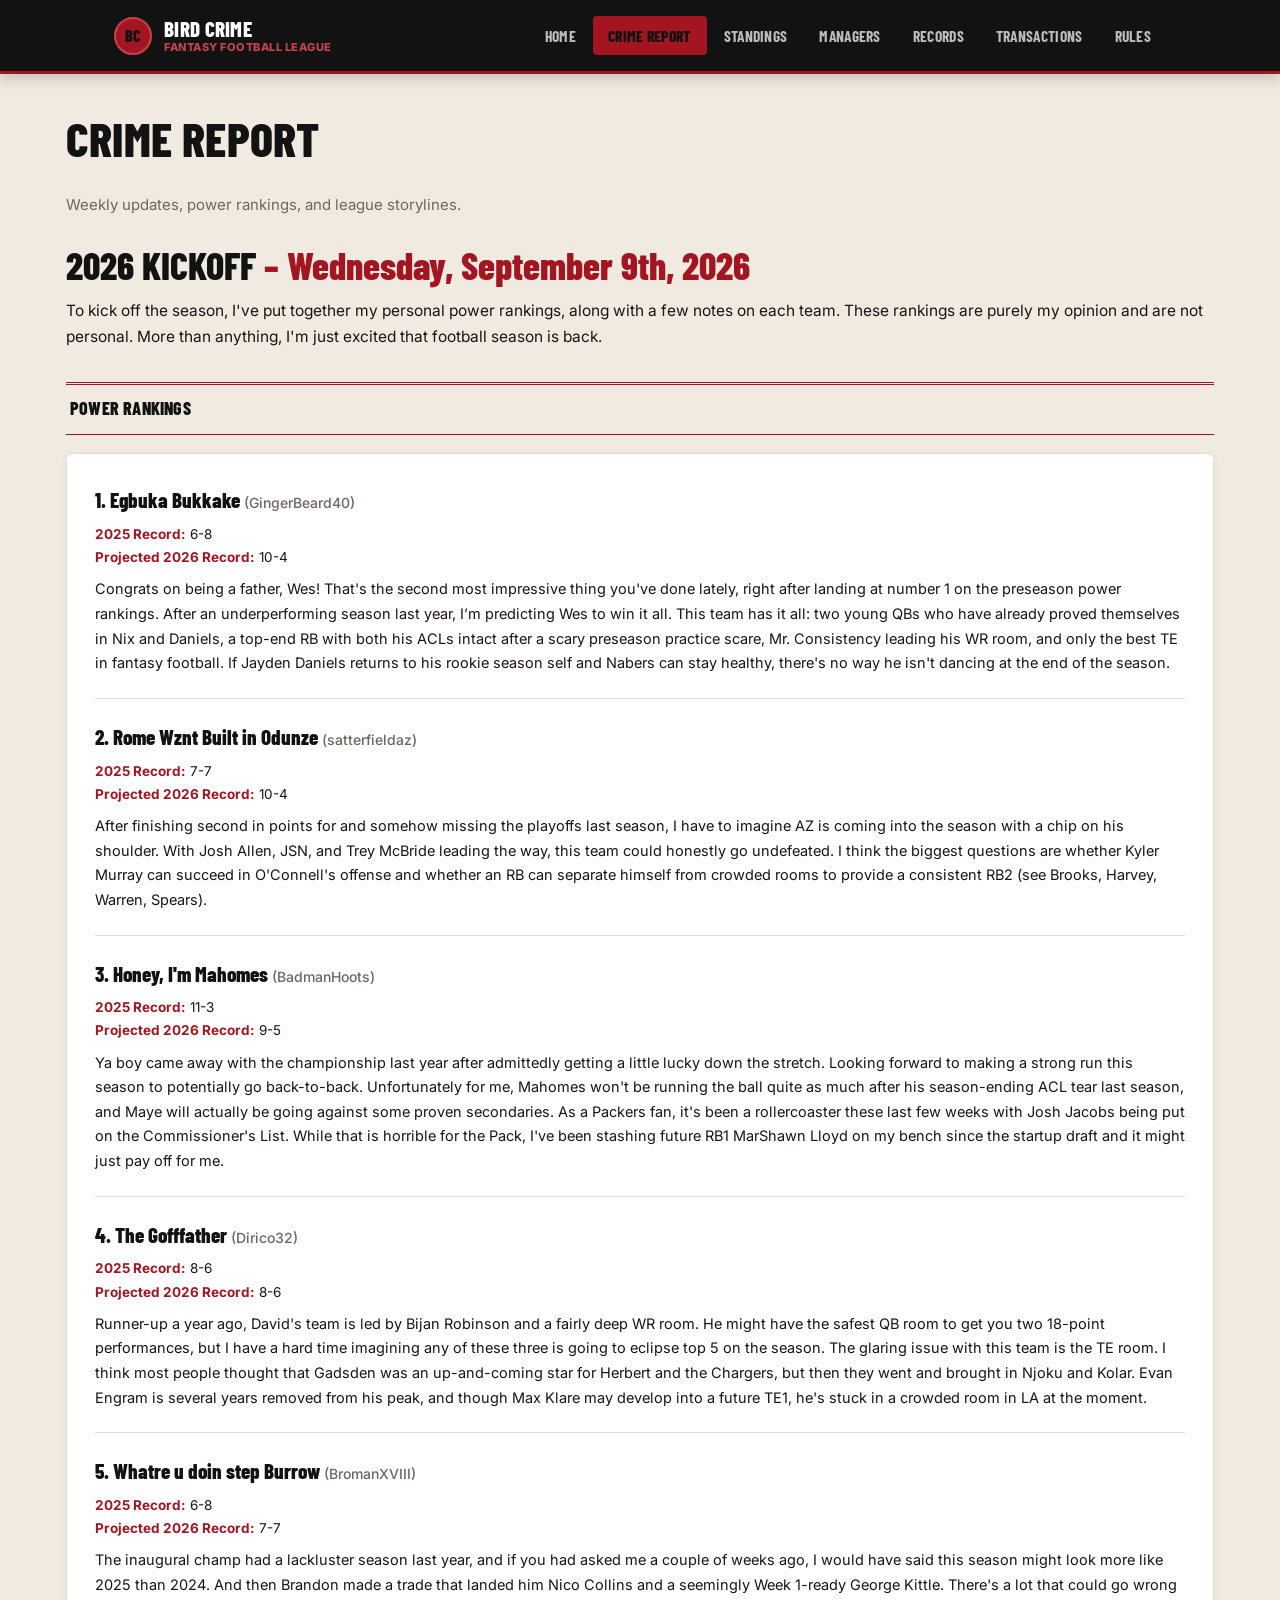
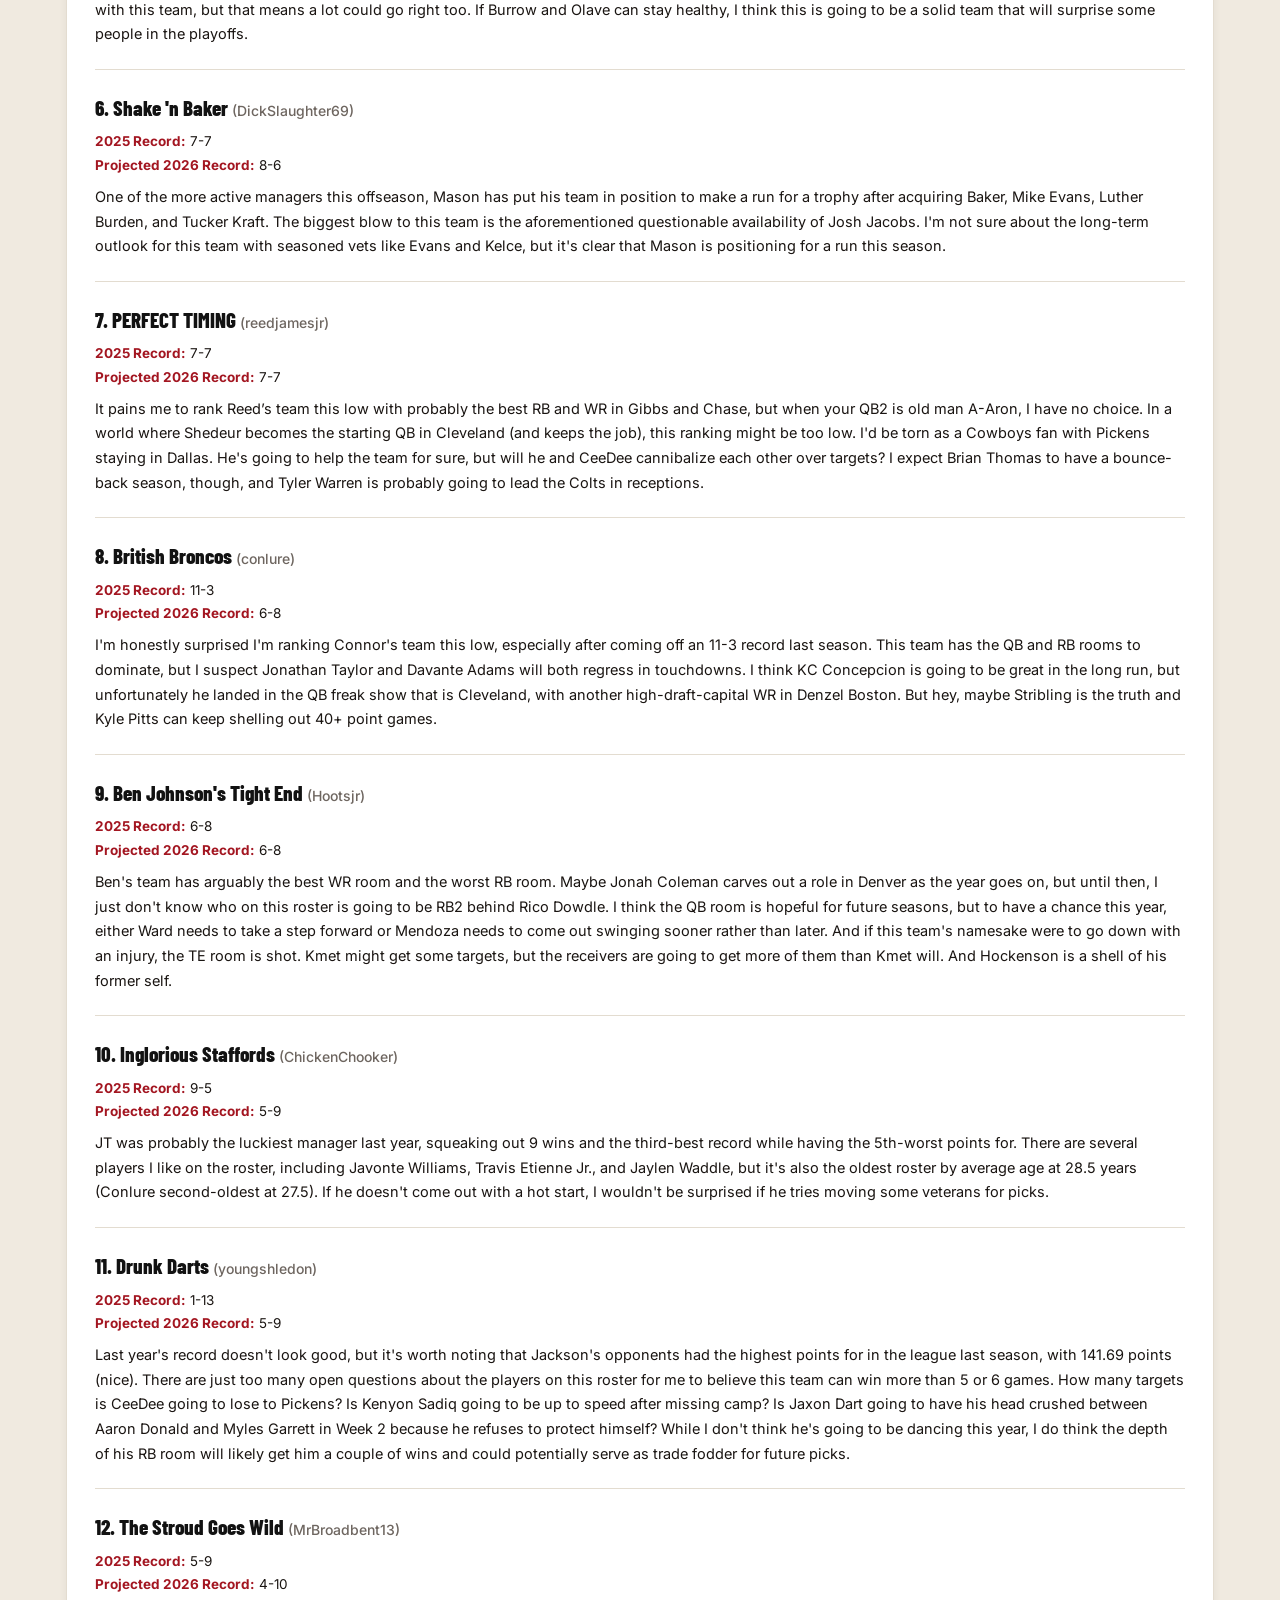
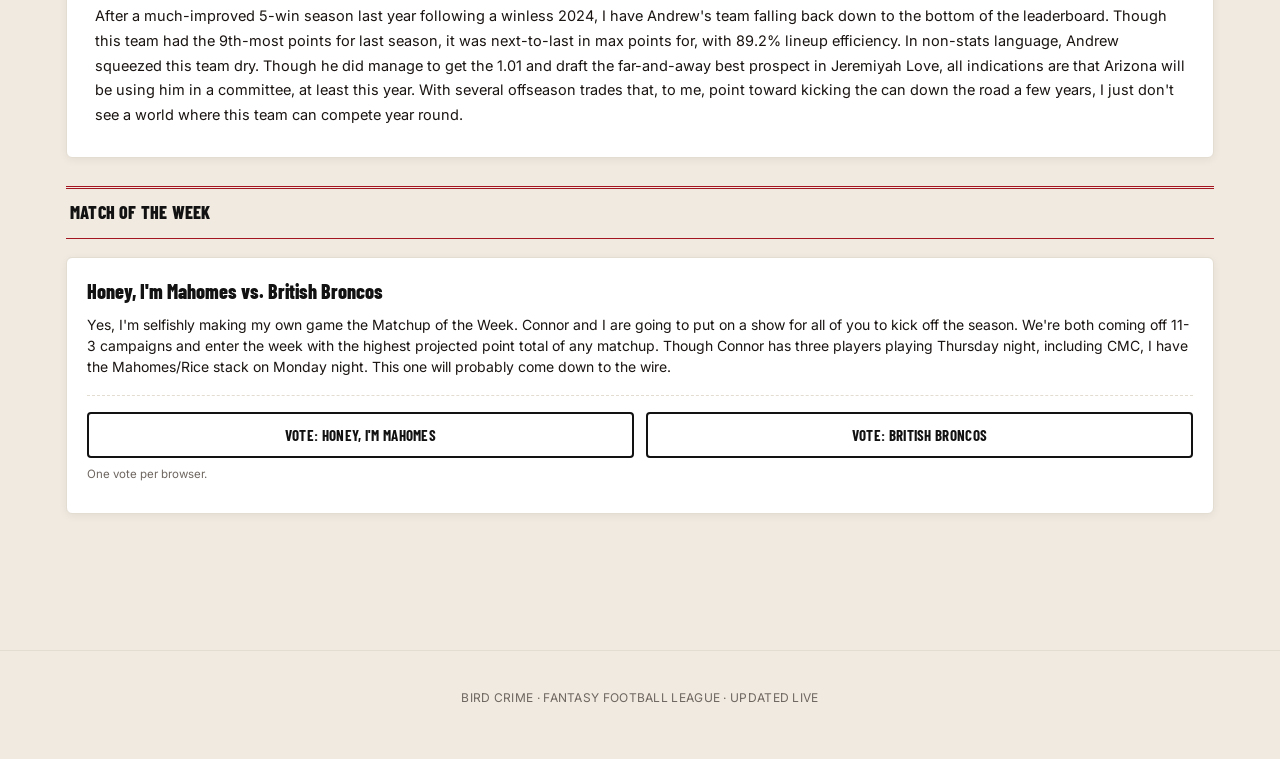
==== crime-report.html @ 13b1d2e1 "Update" ====
<!DOCTYPE html>
<html lang="en">
<head>
<meta charset="UTF-8">
<meta name="viewport" content="width=device-width, initial-scale=1.0">
<title>Crime Report — Bird Crime</title>
<link rel="stylesheet" href="css/style.css">
</head>
<body>

<header id="site-header" class="site-header"></header>

<main>
  <div class="wrap">
    <h1 class="page-title">Crime Report</h1>
    <p class="page-lede">Weekly updates, power rankings, and league storylines.</p>

    <div id="issue-list">
      <p class="loading-note">Loading…</p>
    </div>
  </div>
</main>

<footer id="site-footer" class="site-footer"></footer>

<script src="js/main.js"></script>
<script>
initChrome("crime-report.html");

(async function () {
  const list = document.getElementById("issue-list");
  let data;
  try {
    const res = await fetch("data/crime_report.json");
    data = await res.json();
  } catch (err) {
    showError(list, "Couldn't load the Crime Report.");
    return;
  }

  const issues = data.issues || [];
  if (issues.length === 0) {
    list.innerHTML = `<p class="loading-note">No issues yet.</p>`;
    return;
  }

  function section(title, innerHtml) {
    return `
      <div class="report-section">
        <div class="section-banner">${title}</div>
        ${innerHtml}
      </div>
    `;
  }

  list.innerHTML = issues.map(issue => {
    const introHtml = issue.intro ? `<p class="report-intro">${issue.intro}</p>` : "";

    const recapHtml = issue.weekly_recap
      ? section("Weekly Recap", `<div class="card report-body-text">${issue.weekly_recap}</div>`)
      : "";

    const rankingsHtml = (issue.power_rankings && issue.power_rankings.length)
      ? section("Power Rankings", `
          <div class="card power-rankings-post">
            ${issue.power_rankings.map(r => `
              <div class="pr-entry">
                <h3 class="pr-team">${r.rank}. ${r.team} <span class="pr-manager">(${r.manager})</span></h3>
                <p class="pr-record"><strong>2025 Record:</strong> ${r.last_record}</p>
                <p class="pr-record"><strong>Projected 2026 Record:</strong> ${r.projected_record}</p>
                <p class="pr-blurb">${r.blurb}</p>
              </div>
            `).join("")}
          </div>
        `)
      : "";

    const raceHtml = issue.race_for_101
      ? section("Race for 1.01", `<div class="card report-body-text">${issue.race_for_101}</div>`)
      : "";

    const matchHtml = issue.match_of_week
      ? section("Match of the Week", `
          <div class="card match-card">
            <div class="matchup">${issue.match_of_week.matchup}</div>
            <div class="blurb">${issue.match_of_week.blurb}</div>
            ${issue.match_of_week.poll_id ? `
              <div class="vote-section" data-poll-id="${issue.match_of_week.poll_id}" data-team-a="${issue.match_of_week.team_a}" data-team-b="${issue.match_of_week.team_b}">
                <div class="vote-buttons">
                  <button class="vote-btn vote-btn-a">Vote: ${issue.match_of_week.team_a}</button>
                  <button class="vote-btn vote-btn-b">Vote: ${issue.match_of_week.team_b}</button>
                </div>
                <div class="vote-results"></div>
                <p class="vote-note">One vote per browser.</p>
              </div>
            ` : ""}
          </div>
        `)
      : "";

    return `
      <article class="report-issue">
        <h2 class="report-headline">${issue.headline} <span class="report-date">&ndash; ${issue.date}</span></h2>
        ${introHtml}
        ${recapHtml}
        ${rankingsHtml}
        ${raceHtml}
        ${matchHtml}
      </article>
    `;
  }).join("");

  initVoting();
})();

// ---- Match of the Week voting ----
// Uses Firebase Realtime Database's REST API directly (no SDK/import needed —
// just fetch() calls, same as the rest of this site). Each vote is stored as
// its own uniquely-keyed record (via Firebase's auto-ID POST) rather than a
// simple incrementing counter, which avoids any race condition if two people
// vote at nearly the same moment. Vote counts are PUBLIC and the database is
// in "test mode" (open read/write, no login) — fine for a casual league poll,
// but worth knowing if this ever needs to hold anything sensitive later.
// "One vote per browser" is enforced via localStorage only — clearing browser
// data or voting from another device would allow a repeat vote.
const FIREBASE_DB_URL = "https://bird-crime-polls-default-rtdb.firebaseio.com";

async function voteGet(pollId, letter) {
  try {
    // shallow=true returns just the auto-generated keys, not full record contents —
    // all we need is the count. A poll with zero votes returns null (not an error).
    const res = await fetch(`${FIREBASE_DB_URL}/votes/${pollId}/${letter}.json?shallow=true`, { cache: "no-store" });
    if (!res.ok) {
      console.error(`Vote GET failed for ${pollId}/${letter}: HTTP ${res.status}`);
      return 0;
    }
    const data = await res.json();
    console.log(`Vote GET ${pollId}/${letter} raw response:`, data);
    return data ? Object.keys(data).length : 0;
  } catch (e) {
    console.error(`Vote GET threw for ${pollId}/${letter}:`, e);
    return 0;
  }
}

async function voteHit(pollId, letter) {
  try {
    const res = await fetch(`${FIREBASE_DB_URL}/votes/${pollId}/${letter}.json`, {
      method: "POST",
      headers: { "Content-Type": "application/json" },
      body: JSON.stringify(Date.now()),
    });
    if (!res.ok) {
      console.error(`Vote HIT failed for ${pollId}/${letter}: HTTP ${res.status}`);
      return false;
    }
    const data = await res.json();
    console.log(`Vote HIT ${pollId}/${letter} raw response:`, data);
    return true;
  } catch (e) {
    console.error(`Vote HIT threw for ${pollId}/${letter}:`, e);
    return false;
  }
}

function renderVoteResults(section, teamA, teamB, countA, countB, votedTeamName) {
  const total = countA + countB;
  const pctA = total ? Math.round((countA / total) * 100) : 0;
  const pctB = total ? 100 - pctA : 0;
  const resultsEl = section.querySelector(".vote-results");
  resultsEl.innerHTML = `
    <div class="vote-result-row">
      <div class="vote-result-label"><span>${teamA}</span><span>${countA} vote${countA === 1 ? "" : "s"} (${pctA}%)</span></div>
      <div class="vote-result-bar-track"><div class="vote-result-bar-fill" style="width:${pctA}%;"></div></div>
    </div>
    <div class="vote-result-row">
      <div class="vote-result-label"><span>${teamB}</span><span>${countB} vote${countB === 1 ? "" : "s"} (${pctB}%)</span></div>
      <div class="vote-result-bar-track"><div class="vote-result-bar-fill" style="width:${pctB}%;"></div></div>
    </div>
    ${votedTeamName ? `<p class="vote-you-picked">You picked ${votedTeamName}.</p>` : ""}
  `;
  resultsEl.classList.add("show");
}

async function initVoteSection(section) {
  const pollId = section.dataset.pollId;
  const teamA = section.dataset.teamA;
  const teamB = section.dataset.teamB;
  const storageKey = `vote_${pollId}`;
  const POLL_INTERVAL_MS = 12000; // re-check results periodically so other people's votes show up live

  const buttonsWrap = section.querySelector(".vote-buttons");
  const btnA = section.querySelector(".vote-btn-a");
  const btnB = section.querySelector(".vote-btn-b");

  function votedTeamName() {
    const v = localStorage.getItem(storageKey);
    return v === "a" ? teamA : v === "b" ? teamB : null;
  }

  async function refreshResults() {
    if (document.hidden) return;
    const [countA, countB] = await Promise.all([voteGet(pollId, "a"), voteGet(pollId, "b")]);
    renderVoteResults(section, teamA, teamB, countA, countB, votedTeamName());
  }

  async function showResults() {
    buttonsWrap.style.display = "none";
    await refreshResults();
  }

  const existingVote = localStorage.getItem(storageKey);
  if (existingVote) {
    await showResults();
  } else {
    btnA.addEventListener("click", async () => {
      btnA.disabled = true;
      btnB.disabled = true;
      await voteHit(pollId, "a");
      localStorage.setItem(storageKey, "a");
      await showResults();
    });
    btnB.addEventListener("click", async () => {
      btnA.disabled = true;
      btnB.disabled = true;
      await voteHit(pollId, "b");
      localStorage.setItem(storageKey, "b");
      await showResults();
    });
  }

  // Keep polling for updated results as long as this page stays open, so a vote
  // cast by someone else shows up without needing a manual reload.
  setInterval(() => {
    if (section.querySelector(".vote-results").classList.contains("show")) {
      refreshResults();
    }
  }, POLL_INTERVAL_MS);
}

function initVoting() {
  document.querySelectorAll(".vote-section").forEach(initVoteSection);
}
</script>
</body>
</html>
---- css/style.css ----
/* ==========================================================================
   BIRD CRIME — league site design system (Film Noir palette)
   Palette: near-black #121212 | blood red #A31621 | cream #F0EAE0 | ink #1A1512
   Type: 'Barlow Condensed' (headlines/banners) / 'Inter' (body & data)
   ========================================================================== */

@import url('https://fonts.googleapis.com/css2?family=Barlow+Condensed:wght@600;700;800&family=Inter:wght@400;500;600;700;800&display=swap');

:root {
  --ink-green: #121212;
  --ink-green-2: #1f1f1f;
  --gold: #A31621;
  --gold-light: #C4434C;
  --paper: #F0EAE0;
  --card: #FFFFFF;
  --ink: #1A1512;
  --muted: #6E6660;
  --border: #E3DCD0;
  --shame: #6B1219;

  --font-display: 'Barlow Condensed', 'Arial Narrow', sans-serif;
  --font-label: 'Inter', system-ui, sans-serif;
  --font-body: 'Inter', system-ui, sans-serif;

  --radius: 6px;
}

* { box-sizing: border-box; }
html { scroll-behavior: smooth; }

body {
  margin: 0;
  background: var(--paper);
  color: var(--ink);
  font-family: var(--font-body);
  line-height: 1.5;
  -webkit-font-smoothing: antialiased;
}

a { color: inherit; }
img { max-width: 100%; display: block; }

.wrap { max-width: 1180px; margin: 0 auto; padding: 0 16px; }

/* ---------- Header / nav ---------- */

.site-header {
  position: sticky;
  top: 0;
  z-index: 50;
  background: var(--ink-green);
  border-bottom: 3px solid var(--gold);
  box-shadow: 0 4px 14px rgba(0,0,0,0.2);
}

.header-inner {
  max-width: 1100px;
  margin: 0 auto;
  padding: 16px 24px;
  display: flex;
  align-items: center;
  justify-content: space-between;
  gap: 20px;
  flex-wrap: wrap;
}

.brand { display: flex; align-items: center; gap: 12px; text-decoration: none; }

.brand-mark {
  width: 38px;
  height: 38px;
  border-radius: 50%;
  background: var(--gold);
  color: var(--ink-green);
  display: flex;
  align-items: center;
  justify-content: center;
  font-family: var(--font-display);
  font-weight: 800;
  font-size: 16px;
  border: 2px solid var(--gold-light);
}

.brand-text {
  font-family: var(--font-display);
  font-weight: 800;
  color: #fff;
  font-size: 21px;
  letter-spacing: 0.3px;
  line-height: 1;
}
.brand-text small {
  display: block;
  font-family: var(--font-label);
  color: var(--gold-light);
  font-size: 11px;
  letter-spacing: 0.5px;
  text-transform: uppercase;
  margin-top: 3px;
}

.tabs { display: flex; gap: 2px; flex-wrap: wrap; }

.tab {
  font-family: var(--font-display);
  font-weight: 700;
  font-size: 15.5px;
  letter-spacing: 0.3px;
  text-decoration: none;
  color: rgba(255,255,255,0.72);
  padding: 8px 15px;
  border-radius: 4px;
  text-transform: uppercase;
  transition: background 0.15s ease, color 0.15s ease;
}
.tab:hover { background: rgba(255,255,255,0.08); color: #fff; }
.tab.active { background: var(--gold); color: var(--ink-green); font-weight: 800; }

/* ---------- Page shell ---------- */

main { padding: 28px 0 60px; }

.page-title {
  font-family: var(--font-display);
  font-weight: 800;
  color: var(--ink-green);
  font-size: clamp(32px, 5vw, 48px);
  letter-spacing: 0.2px;
  margin: 0 0 20px;
  text-transform: uppercase;
}

.page-kicker {
  font-family: var(--font-label);
  font-weight: 700;
  color: var(--gold);
  text-transform: uppercase;
  font-size: 12.5px;
  letter-spacing: 1.5px;
  margin: 0 0 10px;
}

.page-lede {
  color: var(--muted);
  max-width: 640px;
  margin: 0 0 20px;
  font-size: 15px;
}

/* ---------- Section banner ---------- */

.section-banner {
  position: relative;
  display: block;
  color: var(--ink-green);
  padding: 10px 4px 12px;
  margin: 0 0 18px;
  font-family: var(--font-display);
  font-weight: 800;
  font-size: 22px;
  letter-spacing: 0.2px;
  text-transform: uppercase;
  border-top: 3px double var(--gold);
  border-bottom: 1px solid var(--gold);
}
.section-banner .tag {
  font-family: var(--font-label);
  font-weight: 500;
  font-size: 13px;
  color: var(--muted);
  text-transform: none;
  letter-spacing: 0;
  margin-left: 10px;
}

.section-wrap { margin-bottom: 36px; }

/* ---------- Generic card ---------- */

.card {
  background: var(--card);
  border: 1px solid var(--border);
  border-radius: var(--radius);
  box-shadow: 0 2px 8px rgba(18,18,18,0.06);
}

/* ---------- Year banners — hung directly on the page background ---------- */

.pennant-band {
  margin-bottom: 8px;
}

.pennant-row {
  display: flex;
  flex-wrap: wrap;
  gap: 30px 26px;
  padding: 26px 20px 22px;
  justify-content: center;
}

.pennant {
  width: 156px;
  flex-shrink: 0;
  text-align: center;
}

.pennant .rod {
  width: 100%;
  height: 5px;
  background: linear-gradient(180deg, var(--gold-light), var(--gold));
  border-radius: 2px;
  box-shadow: 0 1px 3px rgba(0,0,0,0.25);
  margin-bottom: -1px;
  position: relative;
  z-index: 2;
}

.pennant .flag {
  background: linear-gradient(180deg, var(--gold-light), var(--gold));
  color: var(--ink-green);
  padding: 18px 12px 15px;
  border: 1px solid var(--ink-green);
  border-top: none;
  clip-path: polygon(0 0, 100% 0, 100% 92%, 50% 100%, 0 92%);
  position: relative;
  transform-origin: top center;
  animation: bannerWave 3.6s ease-in-out infinite;
  box-shadow: 0 5px 12px rgba(0,0,0,0.18);
}
.pennant:nth-child(3n) .flag { animation-delay: -0.6s; animation-duration: 4.1s; }
.pennant:nth-child(3n+1) .flag { animation-delay: -1.8s; animation-duration: 3.6s; }
.pennant:nth-child(3n+2) .flag { animation-delay: -2.7s; animation-duration: 3.9s; }

@keyframes bannerWave {
  0%, 100% { transform: perspective(300px) rotateY(0deg) skewX(-4deg); }
  50% { transform: perspective(300px) rotateY(9deg) skewX(4deg); }
}

.pennant .year {
  font-family: var(--font-display);
  font-weight: 800;
  font-size: 24px;
  color: var(--ink-green);
  line-height: 1;
}
.pennant .team {
  font-size: 12.5px;
  font-weight: 700;
  margin: 7px 0 2px;
  line-height: 1.3;
  font-family: var(--font-label);
  color: var(--ink-green);
}
.pennant .manager {
  font-size: 12px;
  color: rgba(18,18,18,0.7);
}
.pennant .record {
  font-size: 12px;
  color: var(--ink-green);
  margin-top: 5px;
  font-weight: 700;
}

/* ---------- League at a Glance: two-column ---------- */

.glance-cols { display: grid; grid-template-columns: 1fr 1fr; gap: 16px; }
@media (max-width: 800px) { .glance-cols { grid-template-columns: 1fr; } }

.glance-cols .table-card { overflow-x: visible; }
.glance-cols table { min-width: 0; width: 100%; table-layout: fixed; }
.glance-cols td { white-space: normal; word-break: break-word; }

.kv-table { width: 100%; border-collapse: collapse; }
.kv-table td { padding: 10px 16px; font-size: 14px; border-bottom: 1px solid var(--border); }
.kv-table td:first-child { color: var(--muted); font-weight: 600; width: 42%; }
.kv-table tr:last-child td { border-bottom: none; }

/* ---------- Standard data tables ---------- */

.table-card { padding: 4px; overflow-x: auto; }
table { width: 100%; border-collapse: collapse; min-width: 520px; }

thead th {
  font-family: var(--font-label);
  font-weight: 700;
  font-size: 11.5px;
  letter-spacing: 0.8px;
  text-transform: uppercase;
  color: #fff;
  background: var(--ink-green);
  text-align: left;
  padding: 11px 14px;
}
thead th:first-child { border-radius: 4px 0 0 0; }
thead th:last-child { border-radius: 0 4px 0 0; }

thead th.sortable { cursor: pointer; user-select: none; }
thead th.sortable:hover { background: var(--ink-green-2); }
thead th.sortable .arrow { opacity: 0.5; margin-left: 4px; font-size: 10px; }
thead th.sortable.sorted .arrow { opacity: 1; }

tbody td { padding: 8px 12px; border-bottom: 1px solid var(--border); font-size: 13.5px; }
tbody tr:hover { background: rgba(18,18,18,0.035); }
tbody tr:last-child td { border-bottom: none; }

td.rank { font-family: var(--font-display); font-weight: 800; color: var(--gold); font-size: 16px; width: 34px; }

.badge {
  display: inline-block;
  font-size: 10px;
  font-weight: 700;
  padding: 2px 7px;
  border-radius: 3px;
  background: var(--gold);
  color: var(--ink-green);
  margin-left: 6px;
  letter-spacing: 0.4px;
}
.badge.retired { background: var(--muted); color: #fff; }

.shame-card thead th { background: var(--shame); }

/* ---------- Superlatives ---------- */

.superlative-grid { display: grid; grid-template-columns: repeat(auto-fit, minmax(200px, 1fr)); gap: 16px; }
.superlative-card { padding: 18px; border-left: 4px solid var(--gold); }
.superlative-card .lbl {
  font-family: var(--font-label);
  font-weight: 700;
  font-size: 14px;
  color: var(--ink-green);
  margin-bottom: 7px;
}
.superlative-card .who { font-family: var(--font-display); font-weight: 800; font-size: 25px; color: var(--ink-green); line-height: 1.2; }
.superlative-card .val { font-size: 13px; color: var(--muted); margin-top: 2px; }

/* ---------- Rules page ---------- */

.rules-section { margin-bottom: 40px; }
.rules-note { font-size: 13.5px; color: var(--muted); margin: 0 0 14px; padding-left: 2px; }
.rules-list { margin: 0; padding-left: 20px; font-size: 14px; color: var(--ink); }
.rules-list li { margin-bottom: 6px; }

.scoring-grid { display: grid; grid-template-columns: repeat(auto-fit, minmax(220px, 1fr)); gap: 16px; }
.scoring-subcard { padding: 0; overflow: hidden; }
.scoring-subhead {
  font-weight: 700; font-family: var(--font-label); font-size: 12.5px; letter-spacing: 0.4px; text-transform: uppercase;
  color: var(--gold); margin: 0; padding: 12px 16px 8px; border-bottom: 1px solid var(--border);
}
.scoring-subcard table { min-width: 0; width: 100%; table-layout: fixed; }
.scoring-subcard td { font-size: 13px; padding: 8px 16px; white-space: normal; word-break: break-word; }
.scoring-subcard td:last-child { text-align: right; font-weight: 600; color: var(--ink-green); white-space: normal; word-break: break-word; }
.scoring-subcard.wide { grid-column: 1 / -1; }
.scoring-subcard .two-col { display: grid; grid-template-columns: 1fr 1fr; }
.scoring-subcard .two-col table { border-left: 1px solid var(--border); }
.scoring-subcard .two-col > table:first-child { border-left: none; }

/* ---------- Season / view picker ---------- */

.season-picker { display:flex; gap:8px; margin-bottom: 22px; flex-wrap: wrap; }
.season-btn {
  font-family: var(--font-display); font-weight: 700; font-size: 14.5px; letter-spacing: 0.3px; text-transform: uppercase;
  padding: 8px 18px; border-radius: 4px; border: 1.5px solid var(--ink-green);
  background: transparent; color: var(--ink-green); cursor: pointer;
}
.season-btn.active { background: var(--ink-green); color: #fff; }
.live-dot { display:inline-block; width:8px; height:8px; border-radius:50%; background:#c0392b; margin-right:6px; animation: pulse 1.4s infinite; }
@keyframes pulse { 0%,100% { opacity:1; } 50% { opacity:0.35; } }
.data-status { padding: 10px 14px 0; font-size: 12px; font-weight: 600; color: var(--muted); }

/* ---------- Head-to-head matrix ---------- */

.h2h-table td, .h2h-table th { text-align: center; }
.h2h-table th:first-child, .h2h-table td:first-child { text-align: left; }
.h2h-cell-self { background: repeating-linear-gradient(45deg, #f1efe6, #f1efe6 4px, #e7e3d4 4px, #e7e3d4 8px); }

/* ---------- Managers page (current managers only) ---------- */

.managers-grid {
  display: grid;
  grid-template-columns: repeat(3, 1fr);
  gap: 16px;
}
@media (max-width: 900px) { .managers-grid { grid-template-columns: repeat(2, 1fr); } }
@media (max-width: 560px) { .managers-grid { grid-template-columns: 1fr; } }

.manager-profile-card { padding: 16px 18px; }
a.manager-profile-card { display: block; text-decoration: none; color: inherit; transition: transform 0.12s ease, box-shadow 0.12s ease; }
a.manager-profile-card:hover { transform: translateY(-2px); box-shadow: 0 6px 16px rgba(18,18,18,0.12); }

.manager-profile-header {
  display: flex;
  align-items: center;
  gap: 12px;
  margin-bottom: 14px;
}
.manager-profile-avatar {
  width: 46px;
  height: 46px;
  border-radius: 50%;
  border: 2px solid var(--gold);
  background: var(--paper);
  display: flex;
  align-items: center;
  justify-content: center;
  font-family: var(--font-display);
  font-weight: 800;
  font-size: 16px;
  color: var(--muted);
  overflow: hidden;
  flex-shrink: 0;
}
.manager-profile-avatar img { width: 100%; height: 100%; object-fit: cover; }
.manager-profile-header h3 { margin: 0; font-family: var(--font-display); font-size: 17px; color: var(--ink-green); line-height: 1.15; }
.manager-profile-header .team { font-family: var(--font-label); color: var(--muted); font-size: 11.5px; margin-top: 2px; }

.trophy-case {
  background: var(--ink-green);
  border-radius: 4px;
  padding: 9px 11px;
  margin-bottom: 14px;
}
.trophy-case-label {
  font-family: var(--font-label);
  font-weight: 700;
  font-size: 10.5px;
  letter-spacing: 0.5px;
  text-transform: uppercase;
  color: var(--gold-light);
  margin: 0 0 6px;
}
.trophy-badges {
  display: flex;
  flex-wrap: wrap;
  gap: 6px;
  min-height: 22px;
}
.trophy-badges .none {
  font-family: var(--font-label);
  font-size: 12px;
  color: rgba(255,255,255,0.5);
}
.trophy-badge {
  font-family: var(--font-label);
  font-weight: 600;
  font-size: 12px;
  color: var(--ink-green);
  background: var(--gold-light);
  padding: 3px 10px;
  border-radius: 2px;
  white-space: nowrap;
}

.manager-stat-table { width: 100%; min-width: 0; border-collapse: collapse; table-layout: fixed; }
.manager-stat-table td { padding: 6px 0; font-size: 12.5px; border-bottom: 1px dashed var(--border); overflow-wrap: break-word; }
.manager-stat-table tr:last-child td { border-bottom: none; }
.manager-stat-table td:first-child { color: var(--muted); font-weight: 600; width: 48%; }
.manager-stat-table td:last-child { text-align: right; font-weight: 600; color: var(--ink); }

/* ---------- Retired managers sub-table ---------- */

.retired-subsection { margin-top: 32px; }
.retired-subhead {
  font-family: var(--font-label); font-weight: 600;
  color: var(--muted); font-size: 14px; margin: 0 0 12px; padding-bottom: 8px;
  border-bottom: 1px dashed var(--border);
}

/* ---------- Manager profile page ---------- */

.profile-header {
  display: flex;
  align-items: center;
  gap: 18px;
  margin-bottom: 28px;
}
.profile-avatar {
  width: 84px;
  height: 84px;
  border-radius: 50%;
  border: 3px solid var(--gold);
  background: var(--paper);
  display: flex;
  align-items: center;
  justify-content: center;
  font-family: var(--font-display);
  font-weight: 800;
  font-size: 30px;
  color: var(--muted);
  overflow: hidden;
  flex-shrink: 0;
}
.profile-avatar img { width: 100%; height: 100%; object-fit: cover; }
.profile-header h1 { margin: 0; }
.profile-header .team { font-family: var(--font-label); color: var(--muted); font-size: 15px; margin-top: 4px; }

.back-link {
  display: inline-block;
  font-family: var(--font-label);
  font-weight: 600;
  font-size: 13.5px;
  color: var(--ink-green);
  text-decoration: none;
  margin-bottom: 18px;
}
.back-link:hover { text-decoration: underline; }

.bio-card { padding: 20px 24px; margin-bottom: 8px; }
.bio-card p { margin: 0; font-size: 15px; color: var(--ink); line-height: 1.6; }
.bio-card .empty { color: var(--muted); font-style: italic; }

.profile-stat-grid {
  display: grid;
  grid-template-columns: repeat(auto-fit, minmax(150px, 1fr));
  gap: 12px;
}
.profile-stat-card { padding: 14px 16px; border-left: 4px solid var(--gold); }
.profile-stat-card .num { font-family: var(--font-display); font-weight: 800; font-size: 24px; color: var(--ink-green); }
.profile-stat-card .lbl { font-family: var(--font-label); font-size: 11.5px; color: var(--muted); margin-top: 3px; }

.roster-position-grid {
  display: grid;
  grid-template-columns: repeat(auto-fit, minmax(160px, 1fr));
  gap: 16px;
}
.position-col { padding: 14px 16px; }
.position-col h4 {
  font-family: var(--font-label); font-weight: 700; font-size: 12px; letter-spacing: 0.5px; text-transform: uppercase;
  color: var(--gold); margin: 0 0 10px; padding-bottom: 8px; border-bottom: 1px solid var(--border);
}
.position-col ul { list-style: none; margin: 0; padding: 0; }
.position-col li { font-size: 13.5px; padding: 4px 0; color: var(--ink); }
.position-col .empty { color: var(--muted); font-style: italic; font-size: 13px; }

.picks-section { margin-top: 8px; }
.picks-list { display: flex; flex-wrap: wrap; gap: 8px; }
.pick-chip {
  font-family: var(--font-label); font-size: 12.5px; padding: 5px 12px; border-radius: 4px;
  background: var(--card); border: 1px solid var(--border);
}
.pick-chip.acquired { border-color: var(--gold); }
.pick-chip.traded-away { color: var(--muted); text-decoration: line-through; }

/* ---------- Crime Report (newsletter) ---------- */

.report-issue { margin-bottom: 56px; }
.report-headline {
  font-family: var(--font-display); font-weight: 800; color: var(--ink-green);
  font-size: clamp(26px, 4vw, 38px); text-transform: uppercase; margin: 0 0 4px;
}
.report-date { font-family: var(--font-display); font-weight: 800; color: var(--gold); font-size: inherit; text-transform: none; letter-spacing: 0; }
.report-intro { font-size: 15.5px; line-height: 1.7; color: var(--ink); margin: 0 0 32px; }

.report-section { margin-bottom: 28px; }
.report-section .section-banner { font-size: 18px; }
.report-body-text { padding: 18px 20px; font-size: 14.5px; line-height: 1.7; }

/* Power rankings as a blog post: sequential entries, not a card grid */
.power-rankings-post { padding: 8px 28px; }
.pr-entry { padding: 22px 0; border-bottom: 1px solid var(--border); }
.pr-entry:last-child { border-bottom: none; }
.pr-team {
  font-family: var(--font-display); font-weight: 800; font-size: 21px; color: var(--ink-green);
  margin: 0 0 8px; text-transform: none;
}
.pr-manager { font-family: var(--font-label); font-weight: 500; font-size: 14px; color: var(--muted); }
.pr-record { font-size: 13.5px; margin: 0 0 3px; color: var(--ink); }
.pr-record strong { color: var(--gold); }
.pr-blurb { font-size: 14.5px; line-height: 1.7; color: var(--ink); margin: 10px 0 0; }

.match-card { padding: 18px 20px; }
.match-card .matchup { font-family: var(--font-display); font-weight: 800; font-size: 20px; color: var(--ink-green); margin-bottom: 8px; }
.match-card .blurb { font-size: 14px; color: var(--ink); }

.vote-section { margin-top: 18px; padding-top: 16px; border-top: 1px dashed var(--border); }
.vote-buttons { display: flex; gap: 12px; flex-wrap: wrap; }
.vote-btn {
  flex: 1; min-width: 160px; padding: 12px 16px; font-family: var(--font-display); font-weight: 700;
  font-size: 15px; letter-spacing: 0.3px; text-transform: uppercase; border: 2px solid var(--ink-green);
  background: transparent; color: var(--ink-green); border-radius: 4px; cursor: pointer; transition: background 0.15s ease, color 0.15s ease;
}
.vote-btn:hover:not(:disabled) { background: var(--ink-green); color: #fff; }
.vote-btn:disabled { cursor: default; opacity: 0.55; }
.vote-results { display: none; }
.vote-results.show { display: block; }
.vote-result-row { margin-bottom: 10px; }
.vote-result-label { display: flex; justify-content: space-between; font-size: 13px; font-weight: 700; margin-bottom: 4px; }
.vote-result-bar-track { height: 10px; background: var(--paper); border: 1px solid var(--border); border-radius: 5px; overflow: hidden; }
.vote-result-bar-fill { height: 100%; background: var(--gold); }
.vote-you-picked { font-size: 12.5px; color: var(--muted); margin-top: 10px; }
.vote-note { font-size: 11.5px; color: var(--muted); margin-top: 8px; }

/* ---------- Transactions page ---------- */

.trade-card { padding: 18px 22px; margin-bottom: 16px; }
.trade-meta { font-family: var(--font-label); font-size: 12px; color: var(--muted); margin-bottom: 12px; }
.trade-parties {
  display: grid;
  grid-template-columns: repeat(auto-fit, minmax(200px, 1fr));
  gap: 16px;
}
.trade-party { border-left: 3px solid var(--gold); padding-left: 12px; }
.trade-party .who { font-family: var(--font-display); font-weight: 800; font-size: 16px; color: var(--ink-green); margin-bottom: 6px; }
.trade-party .received, .trade-party .sent { font-size: 13px; margin-bottom: 4px; }
.trade-party .label { font-family: var(--font-label); font-weight: 700; font-size: 10.5px; text-transform: uppercase; letter-spacing: 0.4px; color: var(--muted); display: block; margin-bottom: 2px; }
.trade-party .received .label { color: var(--ink-green); }

/* ---------- Footer ---------- */

.site-footer { border-top: 1px solid var(--border); padding: 26px 0 40px; text-align: center; margin-top: 20px; }
.site-footer p { color: var(--muted); font-size: 12px; letter-spacing: 0.3px; }

/* ---------- Loading / error ---------- */

.loading-note, .error-note { font-size: 13.5px; color: var(--muted); padding: 20px 0; }
.error-note { color: #b13a2c; }

/* ---------- Responsive ---------- */

@media (max-width: 720px) {
  .header-inner { padding: 12px 16px; }
  .tabs { width: 100%; }
}
@media (prefers-reduced-motion: reduce) {
  html { scroll-behavior: auto; }
  * { transition: none !important; animation: none !important; }
}

:focus-visible { outline: 3px solid var(--gold); outline-offset: 2px; }
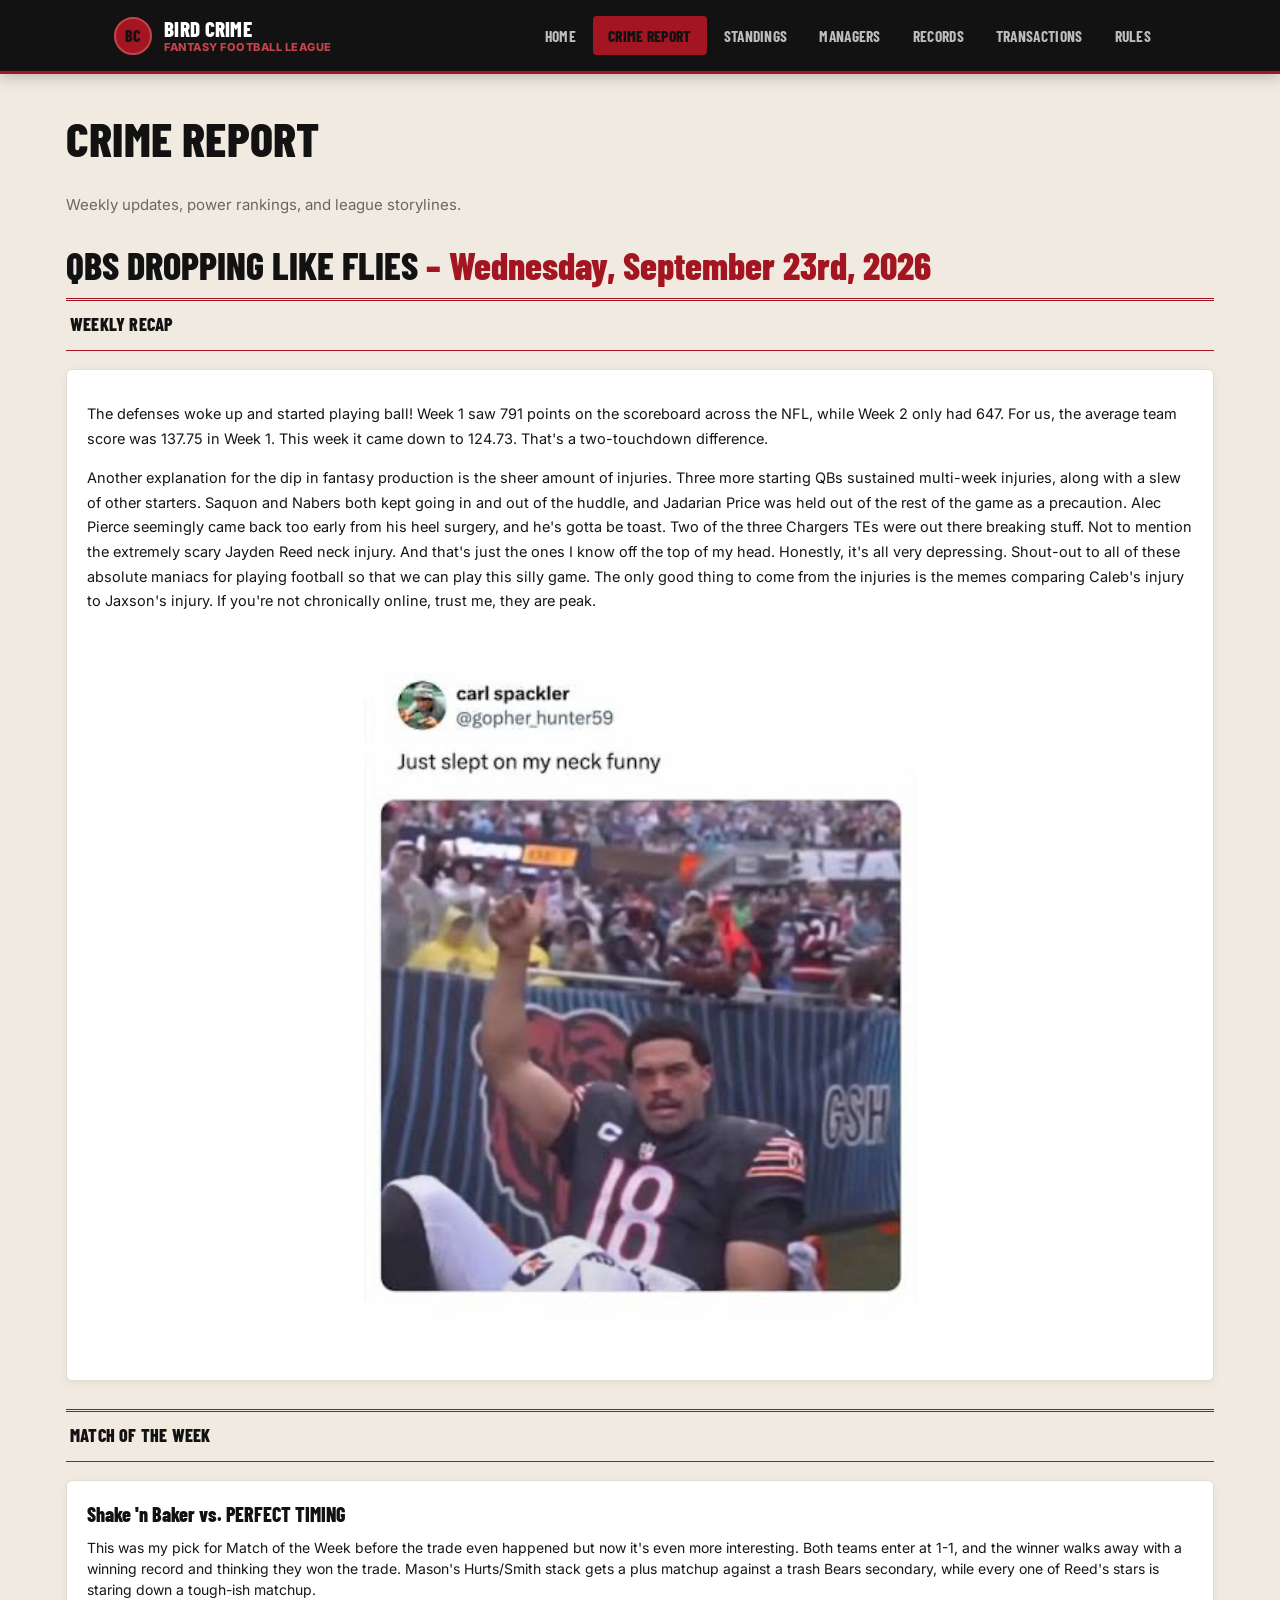
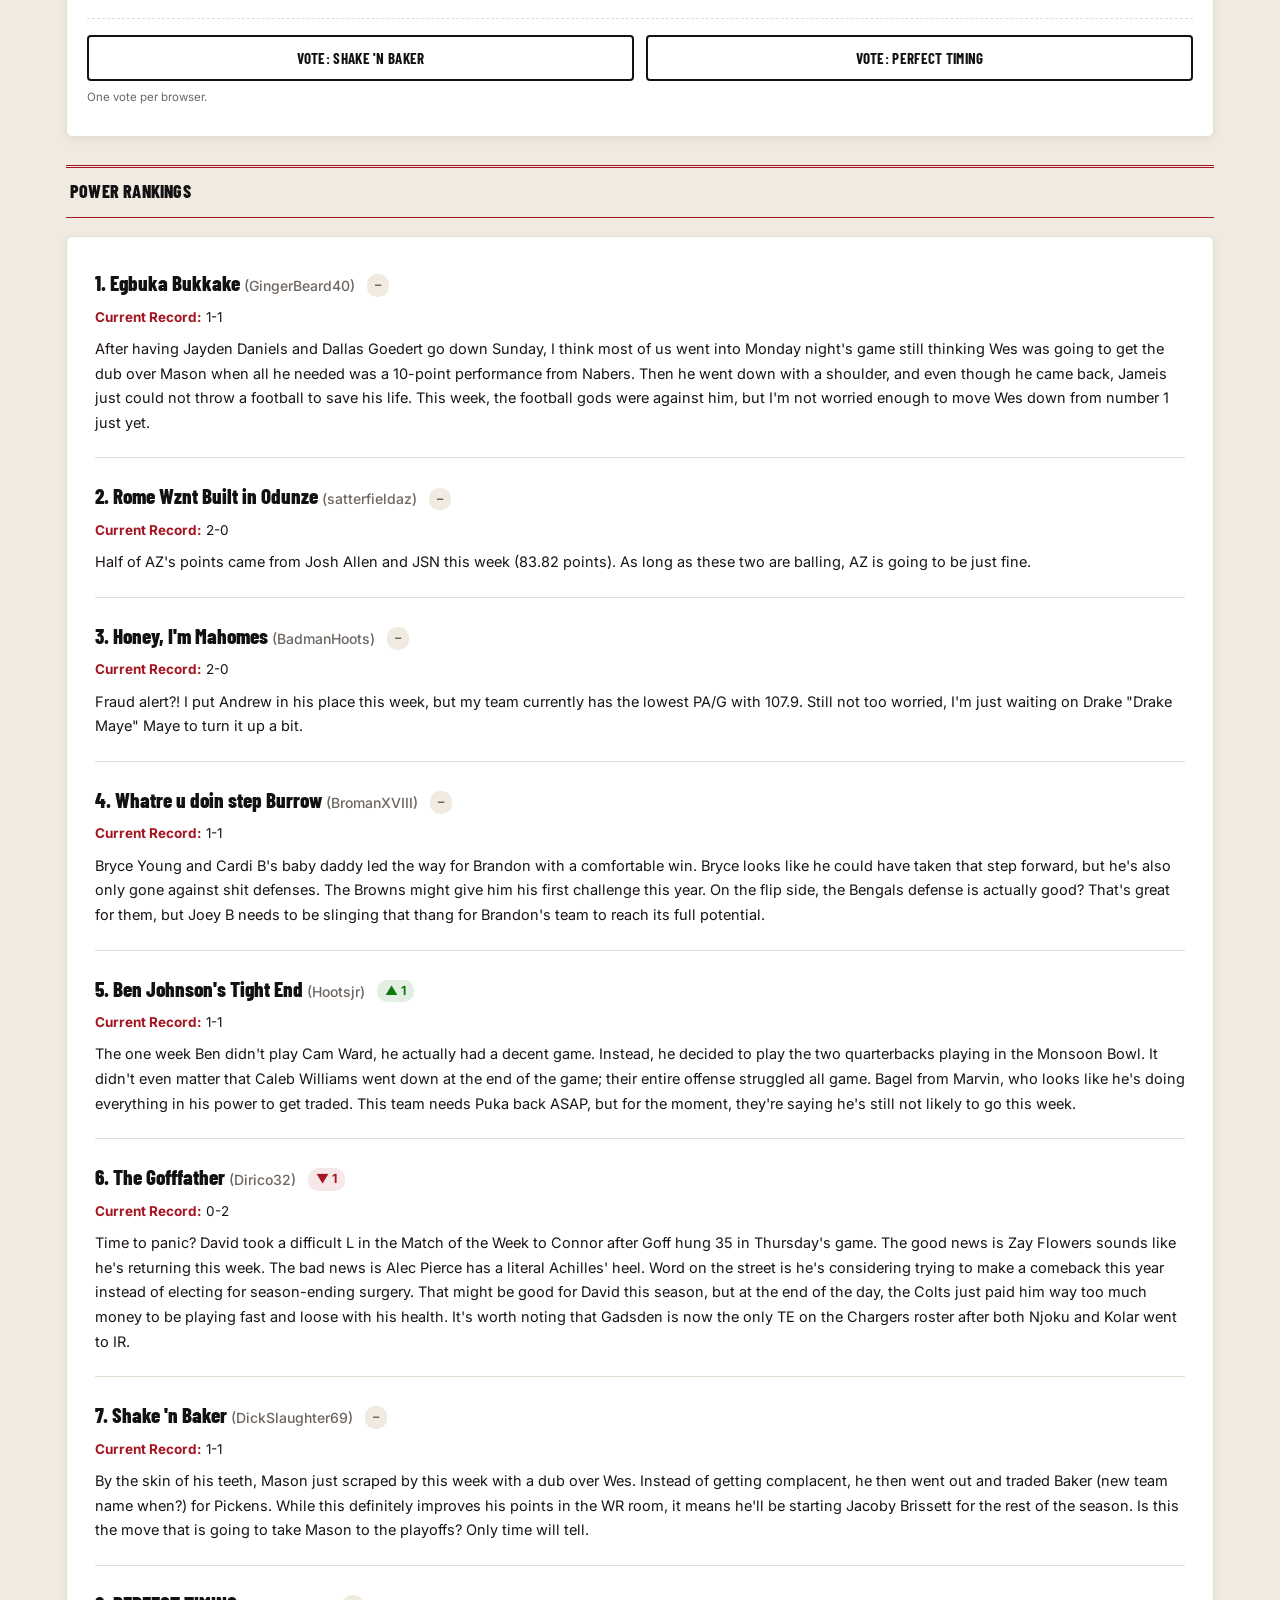
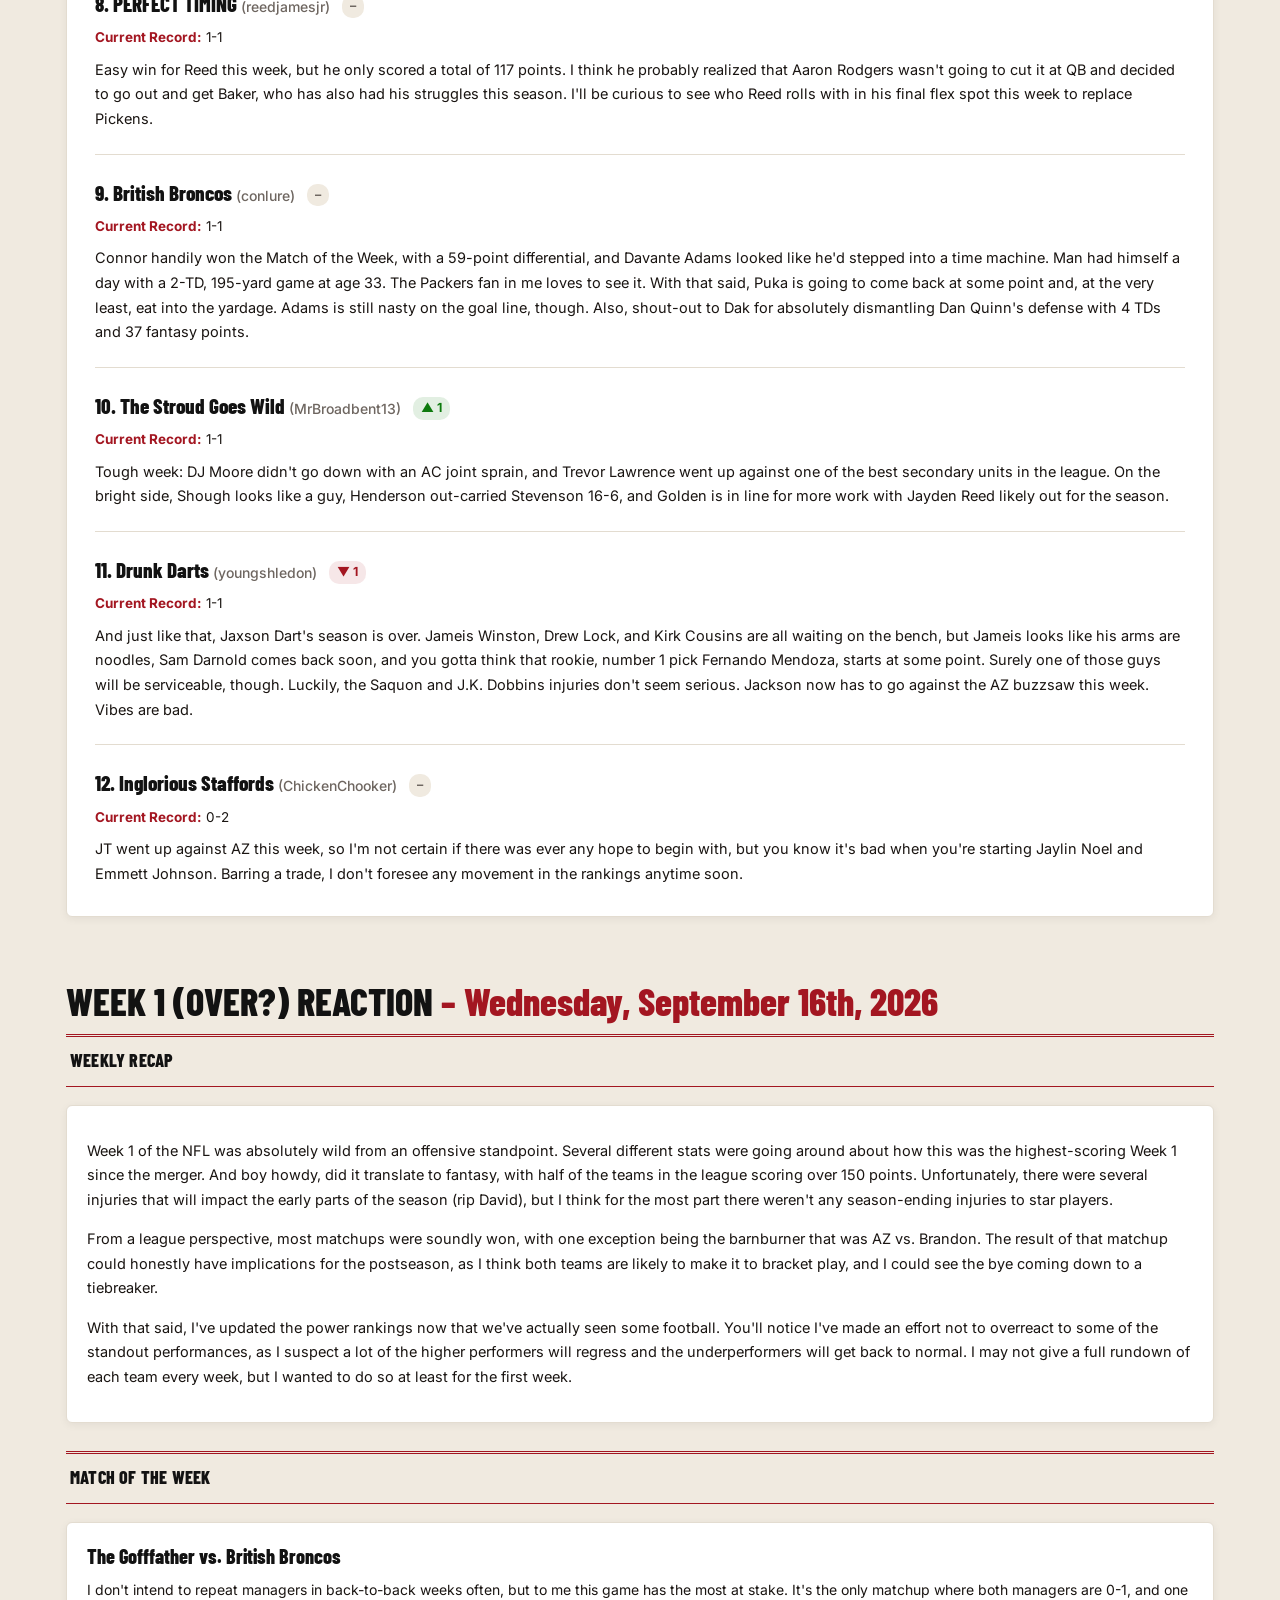
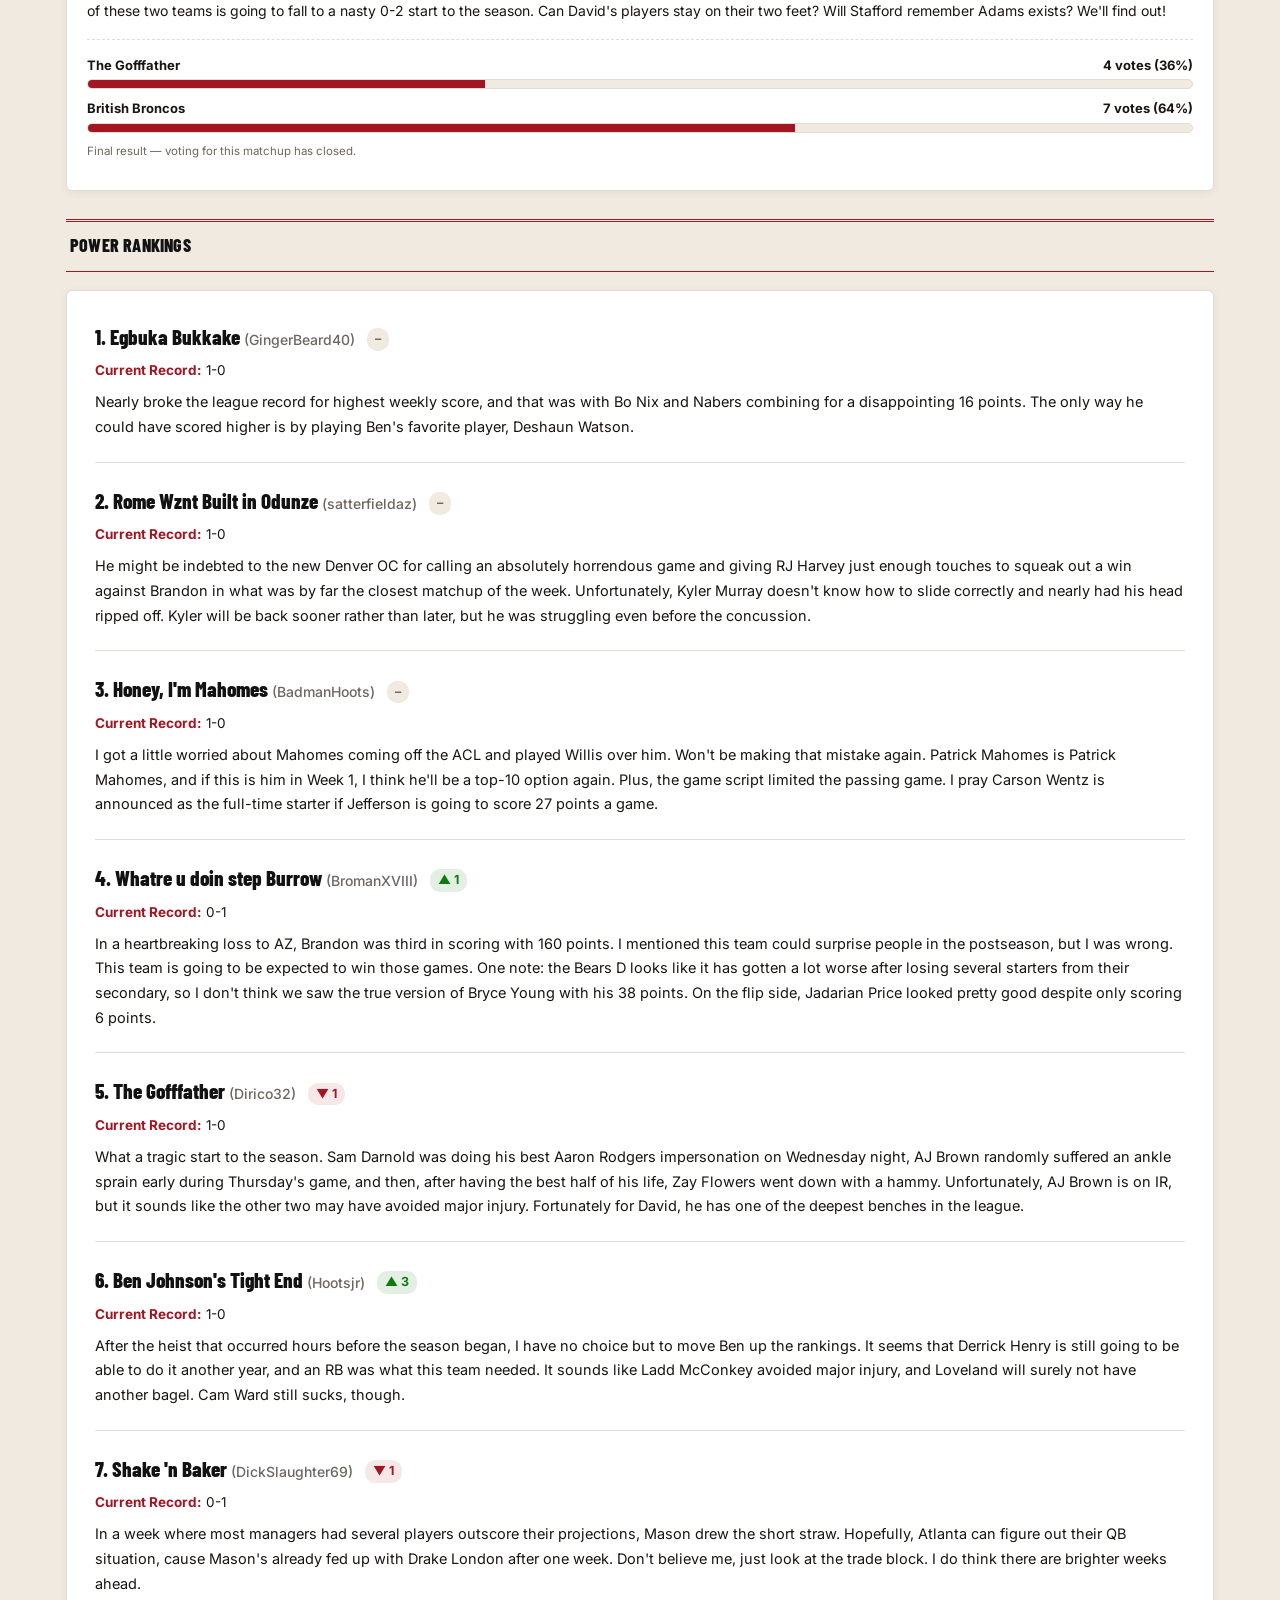
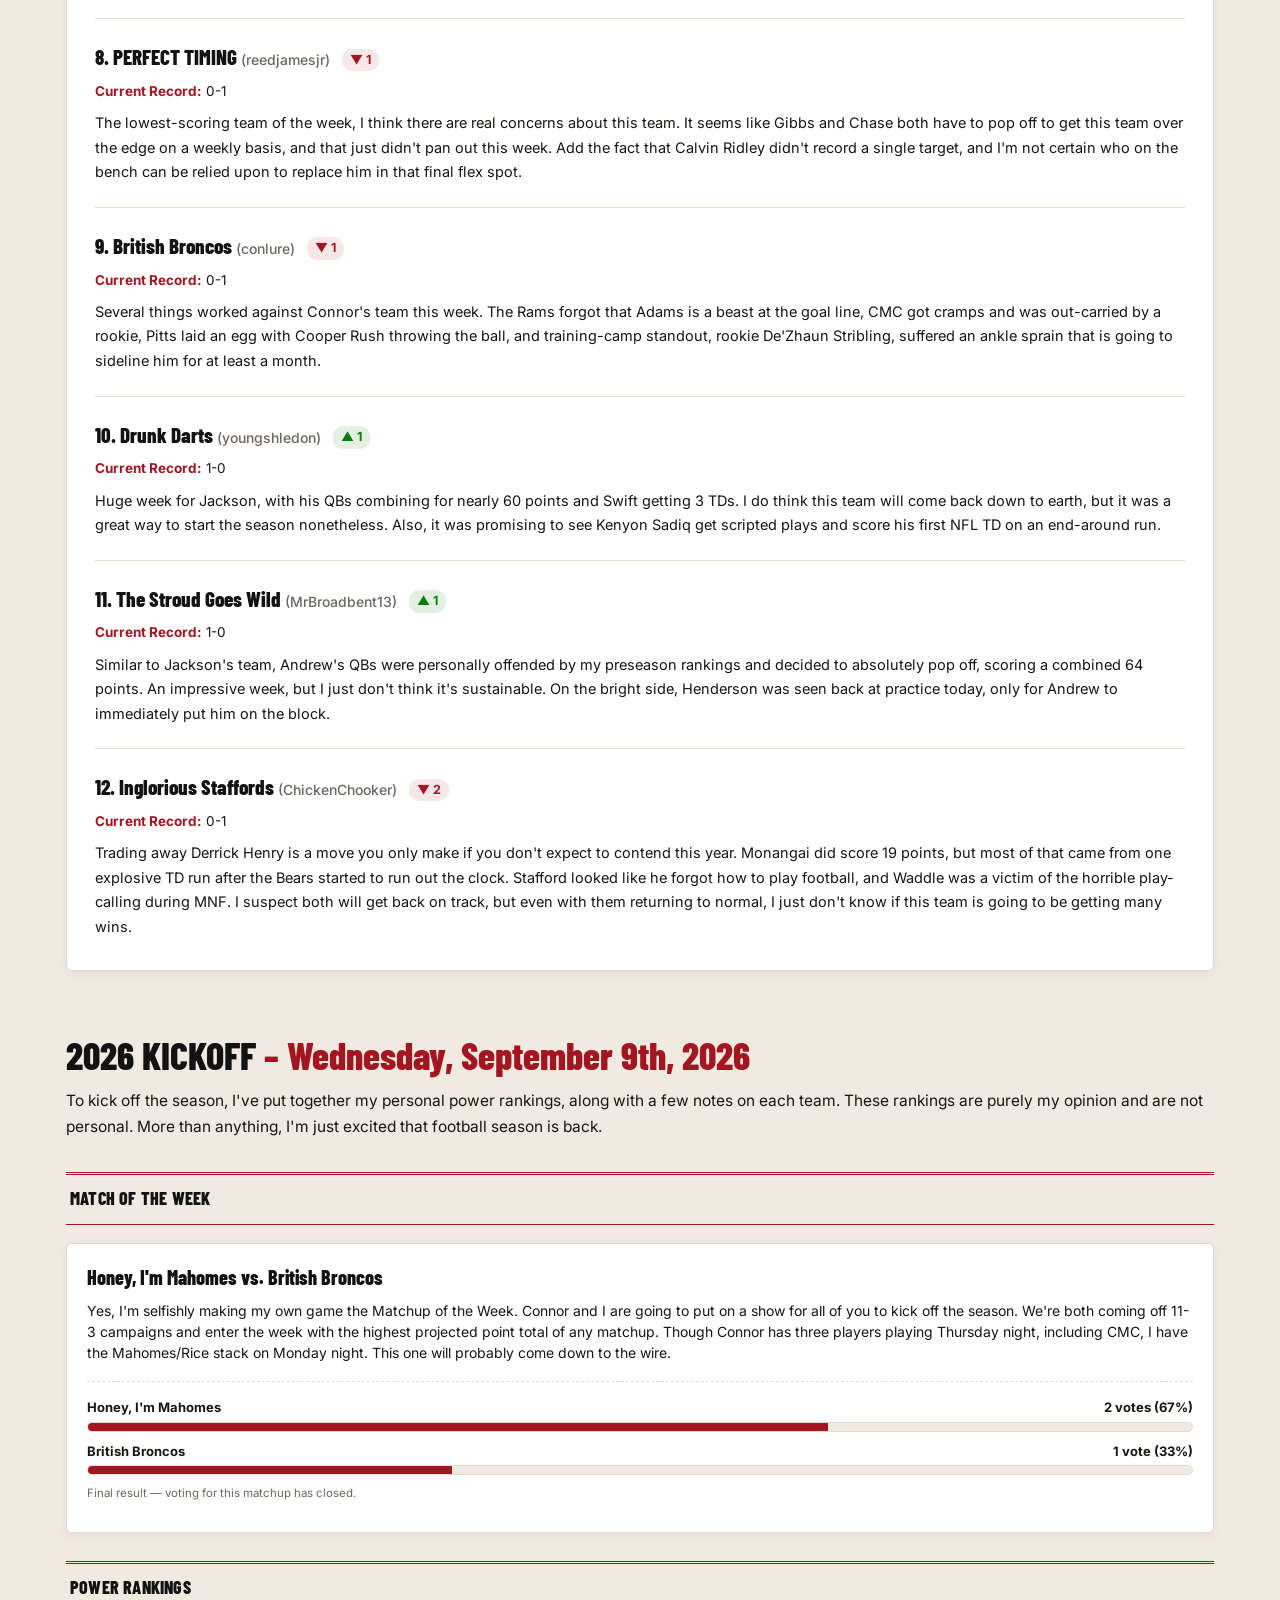
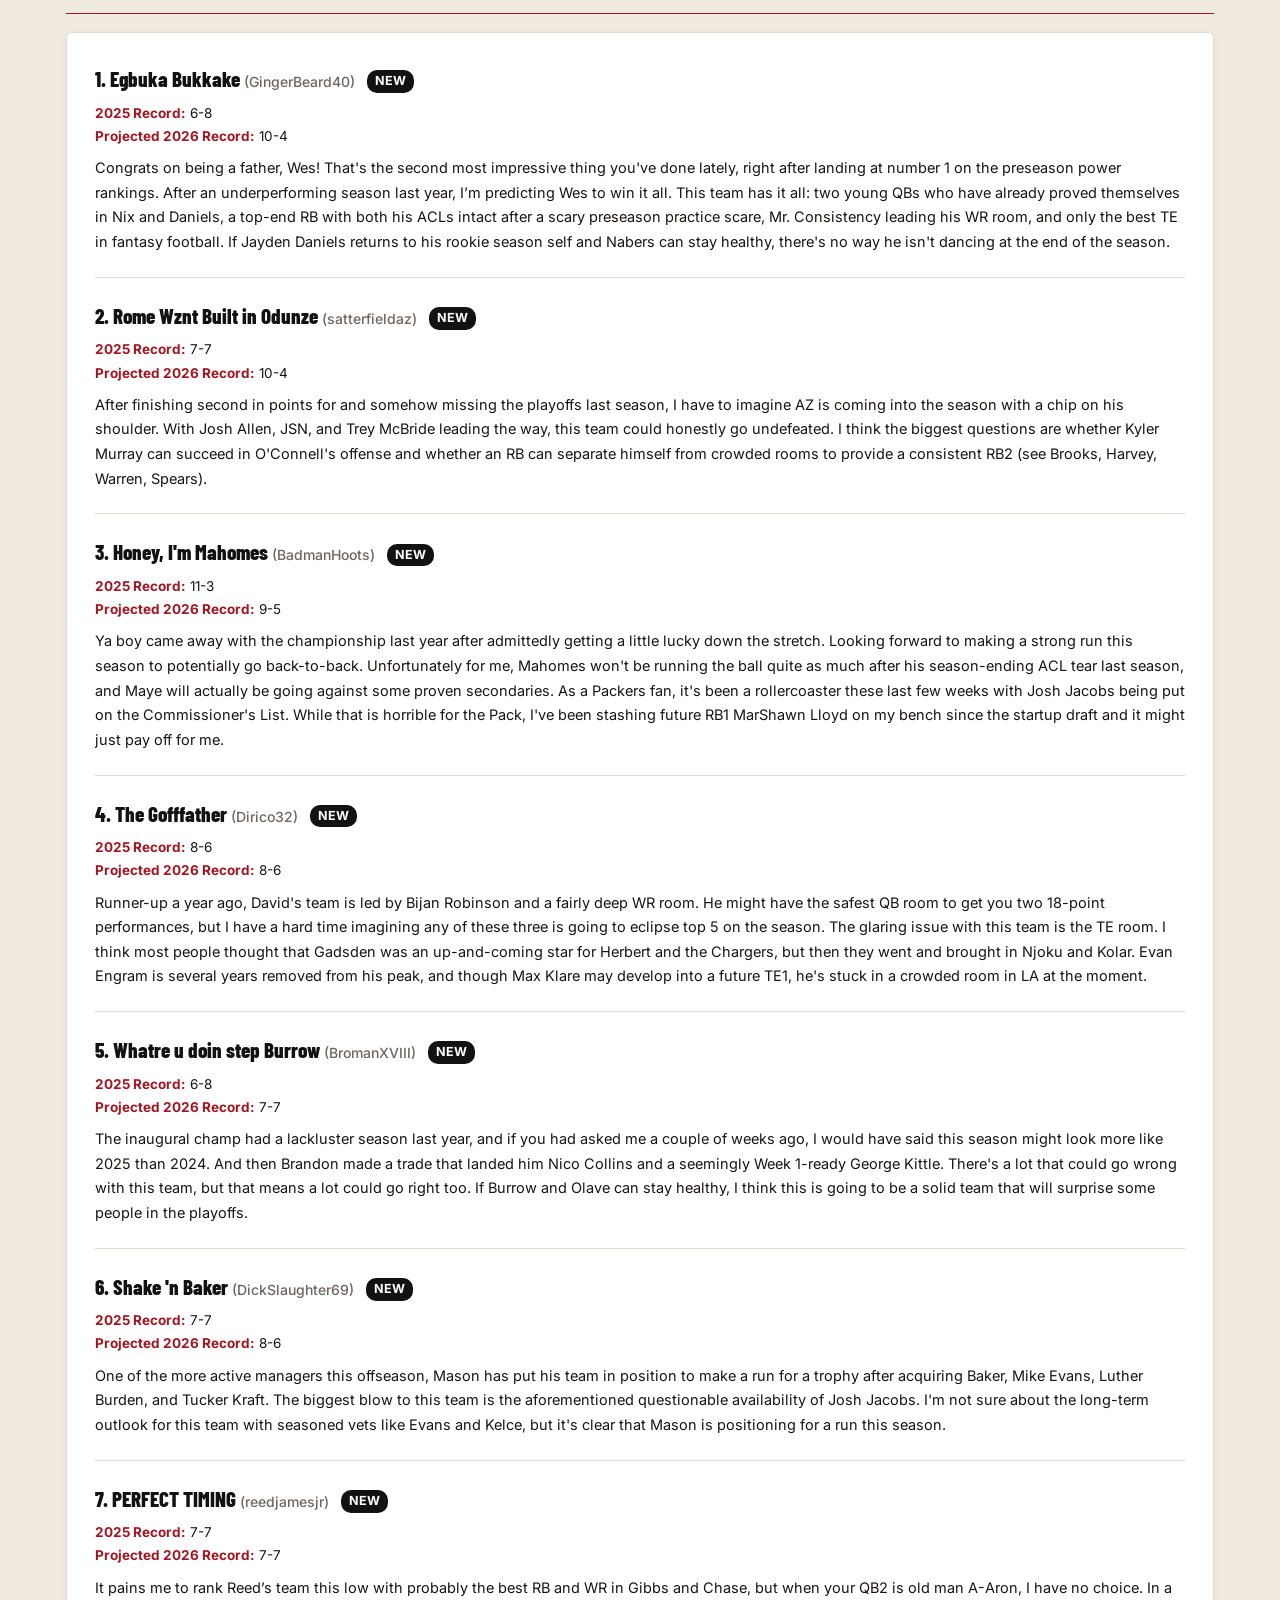
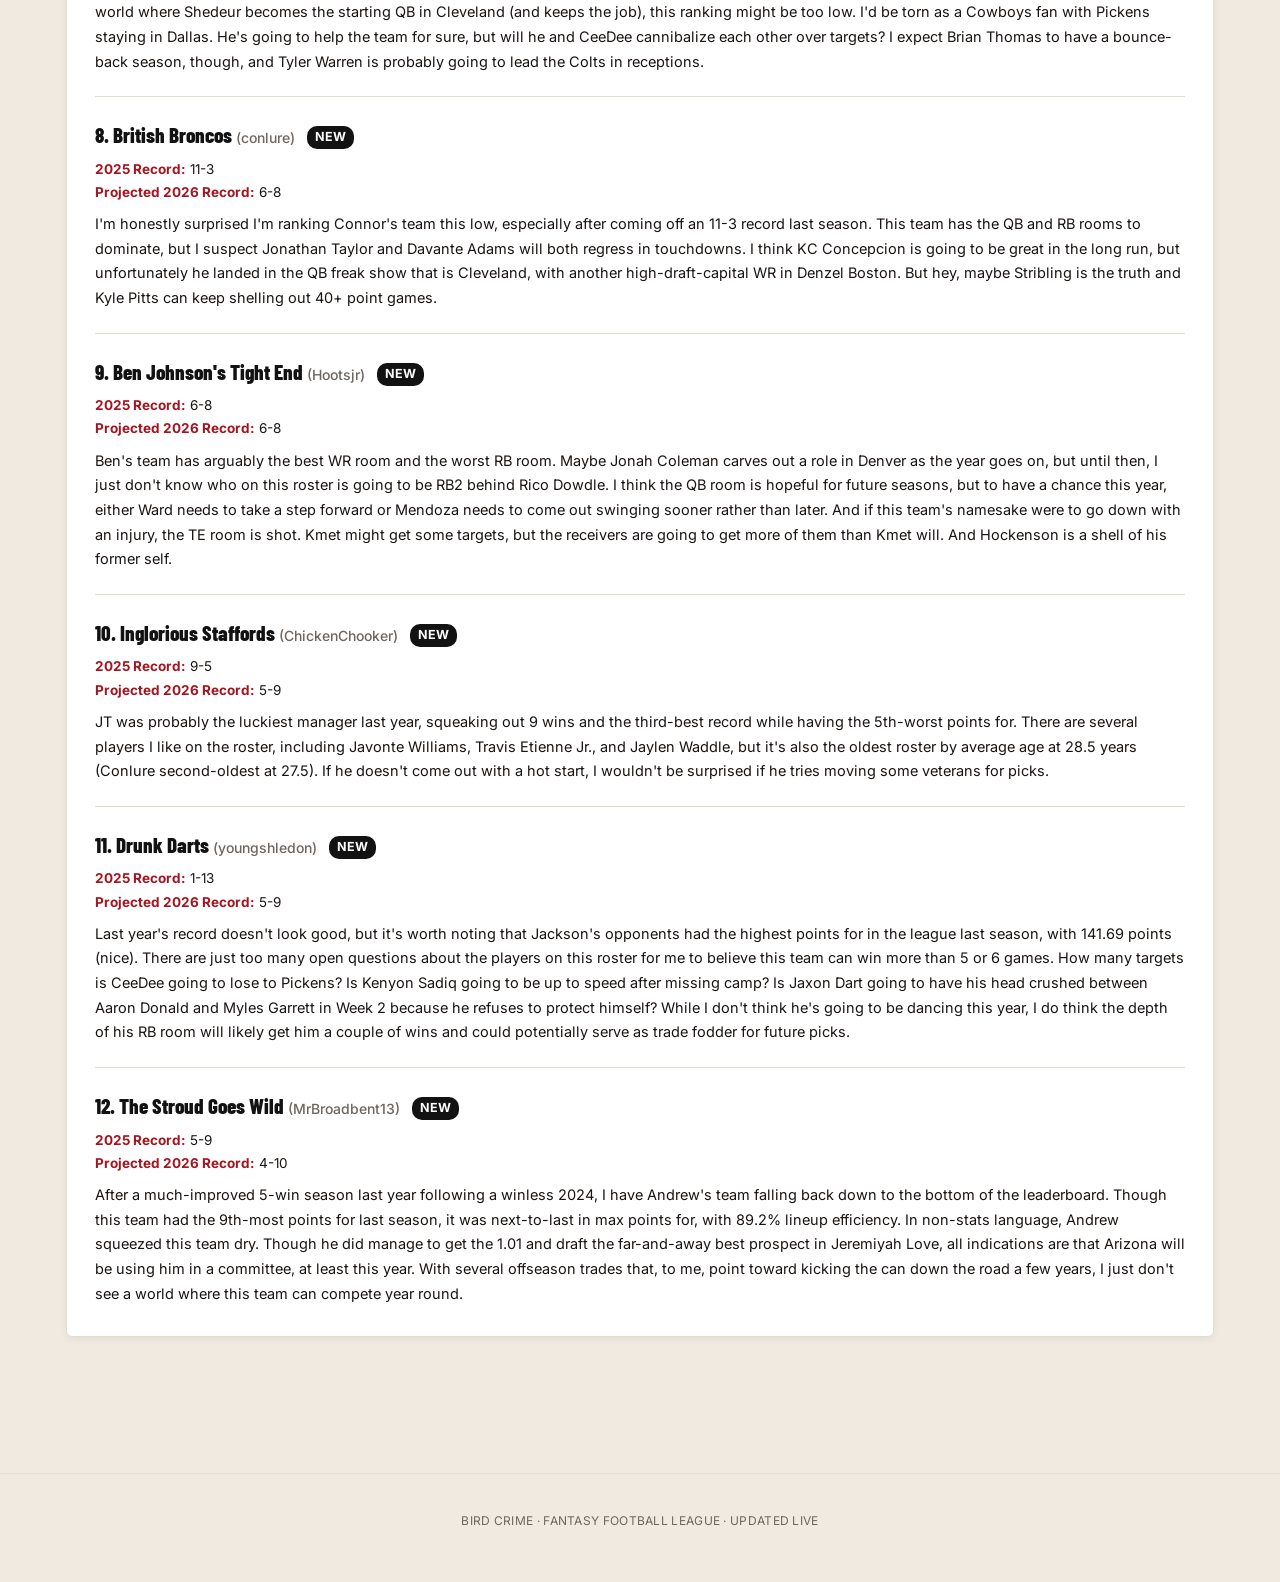
==== commit 5f198af1: "Update" ====
--- a/crime-report.html
+++ b/crime-report.html
@@ -53,21 +53,58 @@
     `;
   }
 
+  function renderFrozenResultHtml(motw) {
+    const { team_a, team_b, final_result } = motw;
+    const countA = final_result.team_a_votes || 0;
+    const countB = final_result.team_b_votes || 0;
+    const total = countA + countB;
+    const pctA = total ? Math.round((countA / total) * 100) : 0;
+    const pctB = total ? 100 - pctA : 0;
+    return `
+      <div class="vote-result-row">
+        <div class="vote-result-label"><span>${team_a}</span><span>${countA} vote${countA === 1 ? "" : "s"} (${pctA}%)</span></div>
+        <div class="vote-result-bar-track"><div class="vote-result-bar-fill" style="width:${pctA}%;"></div></div>
+      </div>
+      <div class="vote-result-row">
+        <div class="vote-result-label"><span>${team_b}</span><span>${countB} vote${countB === 1 ? "" : "s"} (${pctB}%)</span></div>
+        <div class="vote-result-bar-track"><div class="vote-result-bar-fill" style="width:${pctB}%;"></div></div>
+      </div>
+    `;
+  }
+
   list.innerHTML = issues.map(issue => {
     const introHtml = issue.intro ? `<p class="report-intro">${issue.intro}</p>` : "";
 
+    const recapImageHtml = issue.weekly_recap_image
+      ? `<img src="${issue.weekly_recap_image}" alt="" style="width:50%; border-radius:var(--radius); margin:14px auto 0; display:block;">`
+      : "";
     const recapHtml = issue.weekly_recap
-      ? section("Weekly Recap", `<div class="card report-body-text">${issue.weekly_recap}</div>`)
-      : "";
+      ? section("Weekly Recap", `<div class="card report-body-text">${issue.weekly_recap}${recapImageHtml}</div>`)
+      : "";
+
+    function rankChangeHtml(r) {
+      if (r.previous_rank == null) return `<span class="rank-change new">NEW</span>`;
+      const delta = r.previous_rank - r.rank;
+      if (delta > 0) return `<span class="rank-change up">&#9650; ${delta}</span>`;
+      if (delta < 0) return `<span class="rank-change down">&#9660; ${Math.abs(delta)}</span>`;
+      return `<span class="rank-change same">&ndash;</span>`;
+    }
+
+    function recordLinesHtml(r) {
+      const lines = [];
+      if (r.current_record) lines.push(`<p class="pr-record"><strong>Current Record:</strong> ${r.current_record}</p>`);
+      if (r.last_record) lines.push(`<p class="pr-record"><strong>2025 Record:</strong> ${r.last_record}</p>`);
+      if (r.projected_record) lines.push(`<p class="pr-record"><strong>Projected 2026 Record:</strong> ${r.projected_record}</p>`);
+      return lines.join("");
+    }
 
     const rankingsHtml = (issue.power_rankings && issue.power_rankings.length)
       ? section("Power Rankings", `
           <div class="card power-rankings-post">
             ${issue.power_rankings.map(r => `
               <div class="pr-entry">
-                <h3 class="pr-team">${r.rank}. ${r.team} <span class="pr-manager">(${r.manager})</span></h3>
-                <p class="pr-record"><strong>2025 Record:</strong> ${r.last_record}</p>
-                <p class="pr-record"><strong>Projected 2026 Record:</strong> ${r.projected_record}</p>
+                <h3 class="pr-team">${r.rank}. ${r.team} <span class="pr-manager">(${r.manager})</span> ${rankChangeHtml(r)}</h3>
+                ${recordLinesHtml(r)}
                 <p class="pr-blurb">${r.blurb}</p>
               </div>
             `).join("")}
@@ -84,7 +121,14 @@
           <div class="card match-card">
             <div class="matchup">${issue.match_of_week.matchup}</div>
             <div class="blurb">${issue.match_of_week.blurb}</div>
-            ${issue.match_of_week.poll_id ? `
+            ${issue.match_of_week.final_result ? `
+              <div class="vote-section vote-section-frozen">
+                <div class="vote-results show">
+                  ${renderFrozenResultHtml(issue.match_of_week)}
+                </div>
+                <p class="vote-note">Final result &mdash; voting for this matchup has closed.</p>
+              </div>
+            ` : issue.match_of_week.poll_id ? `
               <div class="vote-section" data-poll-id="${issue.match_of_week.poll_id}" data-team-a="${issue.match_of_week.team_a}" data-team-b="${issue.match_of_week.team_b}">
                 <div class="vote-buttons">
                   <button class="vote-btn vote-btn-a">Vote: ${issue.match_of_week.team_a}</button>
@@ -103,9 +147,9 @@
         <h2 class="report-headline">${issue.headline} <span class="report-date">&ndash; ${issue.date}</span></h2>
         ${introHtml}
         ${recapHtml}
+        ${matchHtml}
         ${rankingsHtml}
         ${raceHtml}
-        ${matchHtml}
       </article>
     `;
   }).join("");
@@ -183,6 +227,8 @@
 }
 
 async function initVoteSection(section) {
+  if (!section.dataset.pollId) return; // frozen/final-result sections have no live poll to wire up
+
   const pollId = section.dataset.pollId;
   const teamA = section.dataset.teamA;
   const teamB = section.dataset.teamB;
--- a/css/style.css
+++ b/css/style.css
@@ -567,6 +567,15 @@
 .pr-manager { font-family: var(--font-label); font-weight: 500; font-size: 14px; color: var(--muted); }
 .pr-record { font-size: 13.5px; margin: 0 0 3px; color: var(--ink); }
 .pr-record strong { color: var(--gold); }
+
+.rank-change {
+  display: inline-flex; align-items: center; gap: 3px; font-family: var(--font-label); font-weight: 700;
+  font-size: 12.5px; padding: 2px 8px; border-radius: 10px; margin-left: 8px; vertical-align: middle;
+}
+.rank-change.up { background: rgba(16,124,16,0.12); color: #0d7a0d; }
+.rank-change.down { background: rgba(163,22,33,0.1); color: var(--gold); }
+.rank-change.same { background: var(--paper); color: var(--muted); }
+.rank-change.new { background: var(--ink-green); color: #fff; }
 .pr-blurb { font-size: 14.5px; line-height: 1.7; color: var(--ink); margin: 10px 0 0; }
 
 .match-card { padding: 18px 20px; }
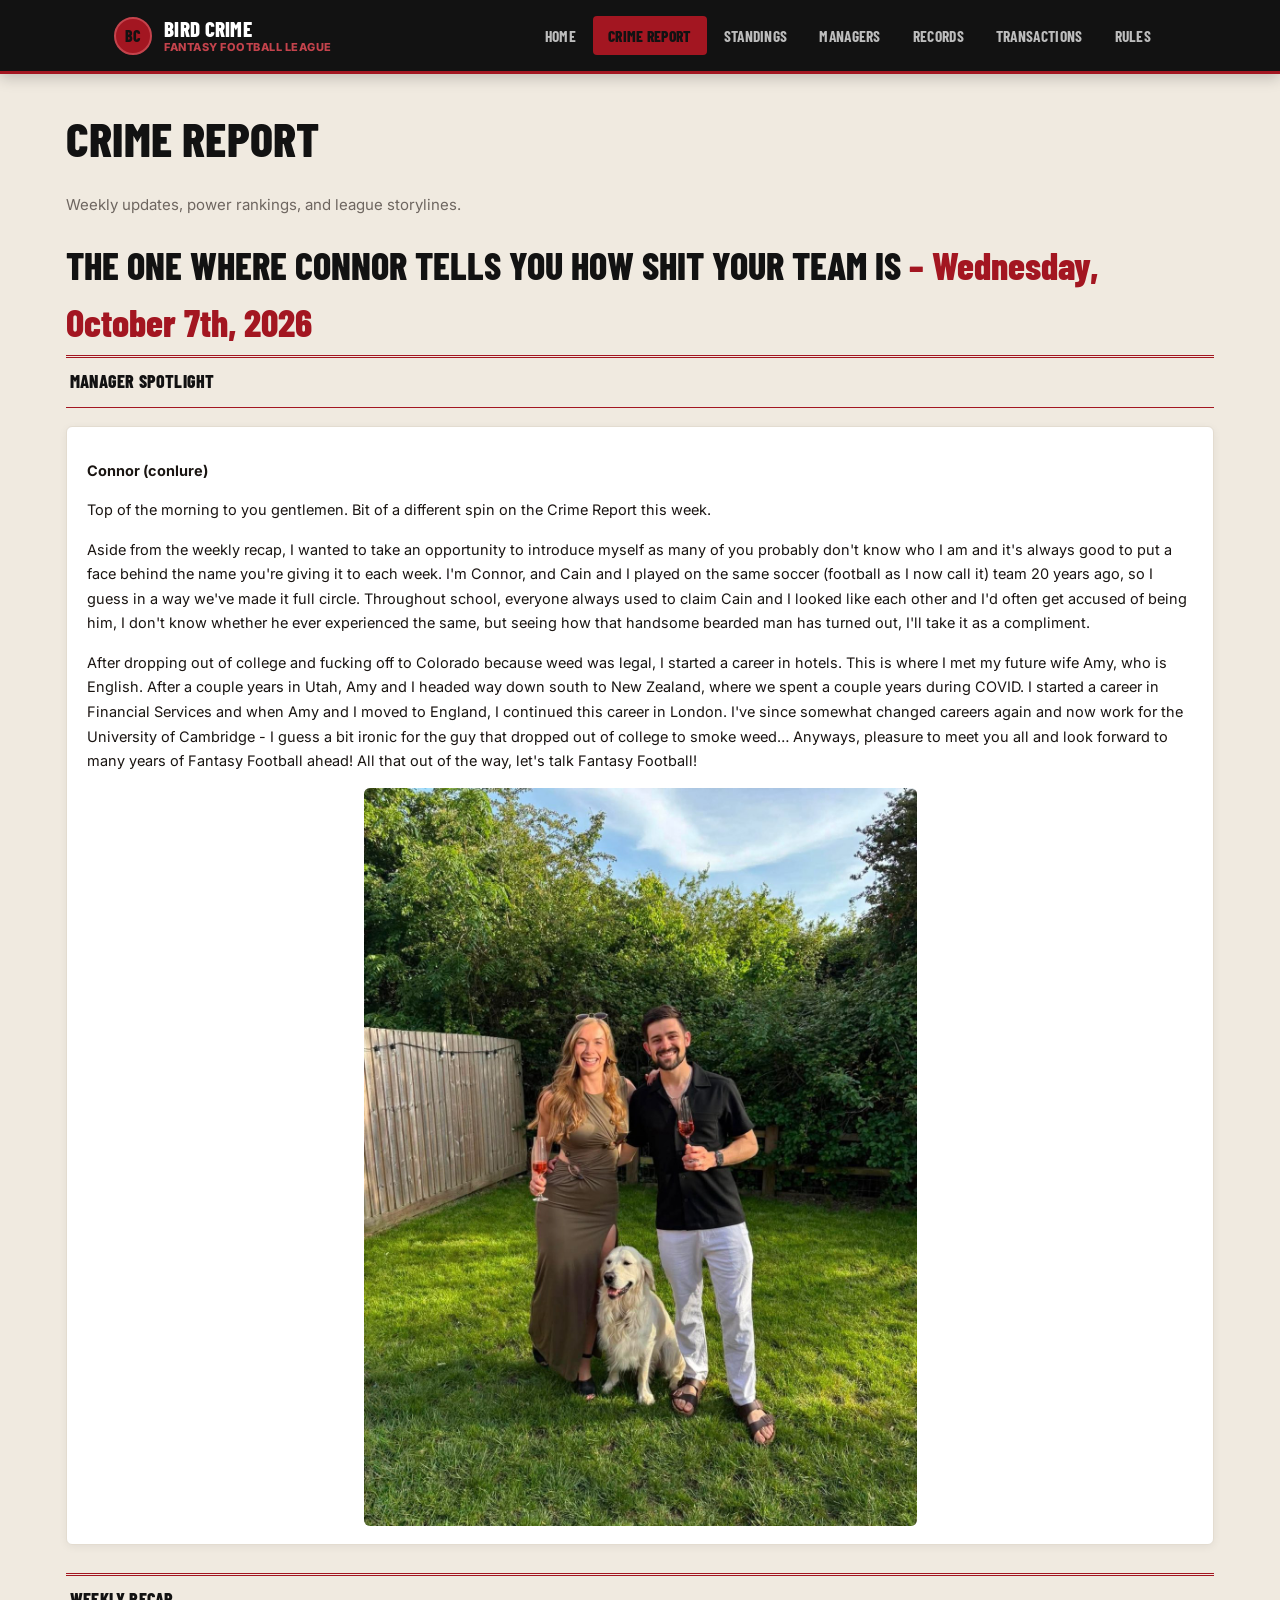
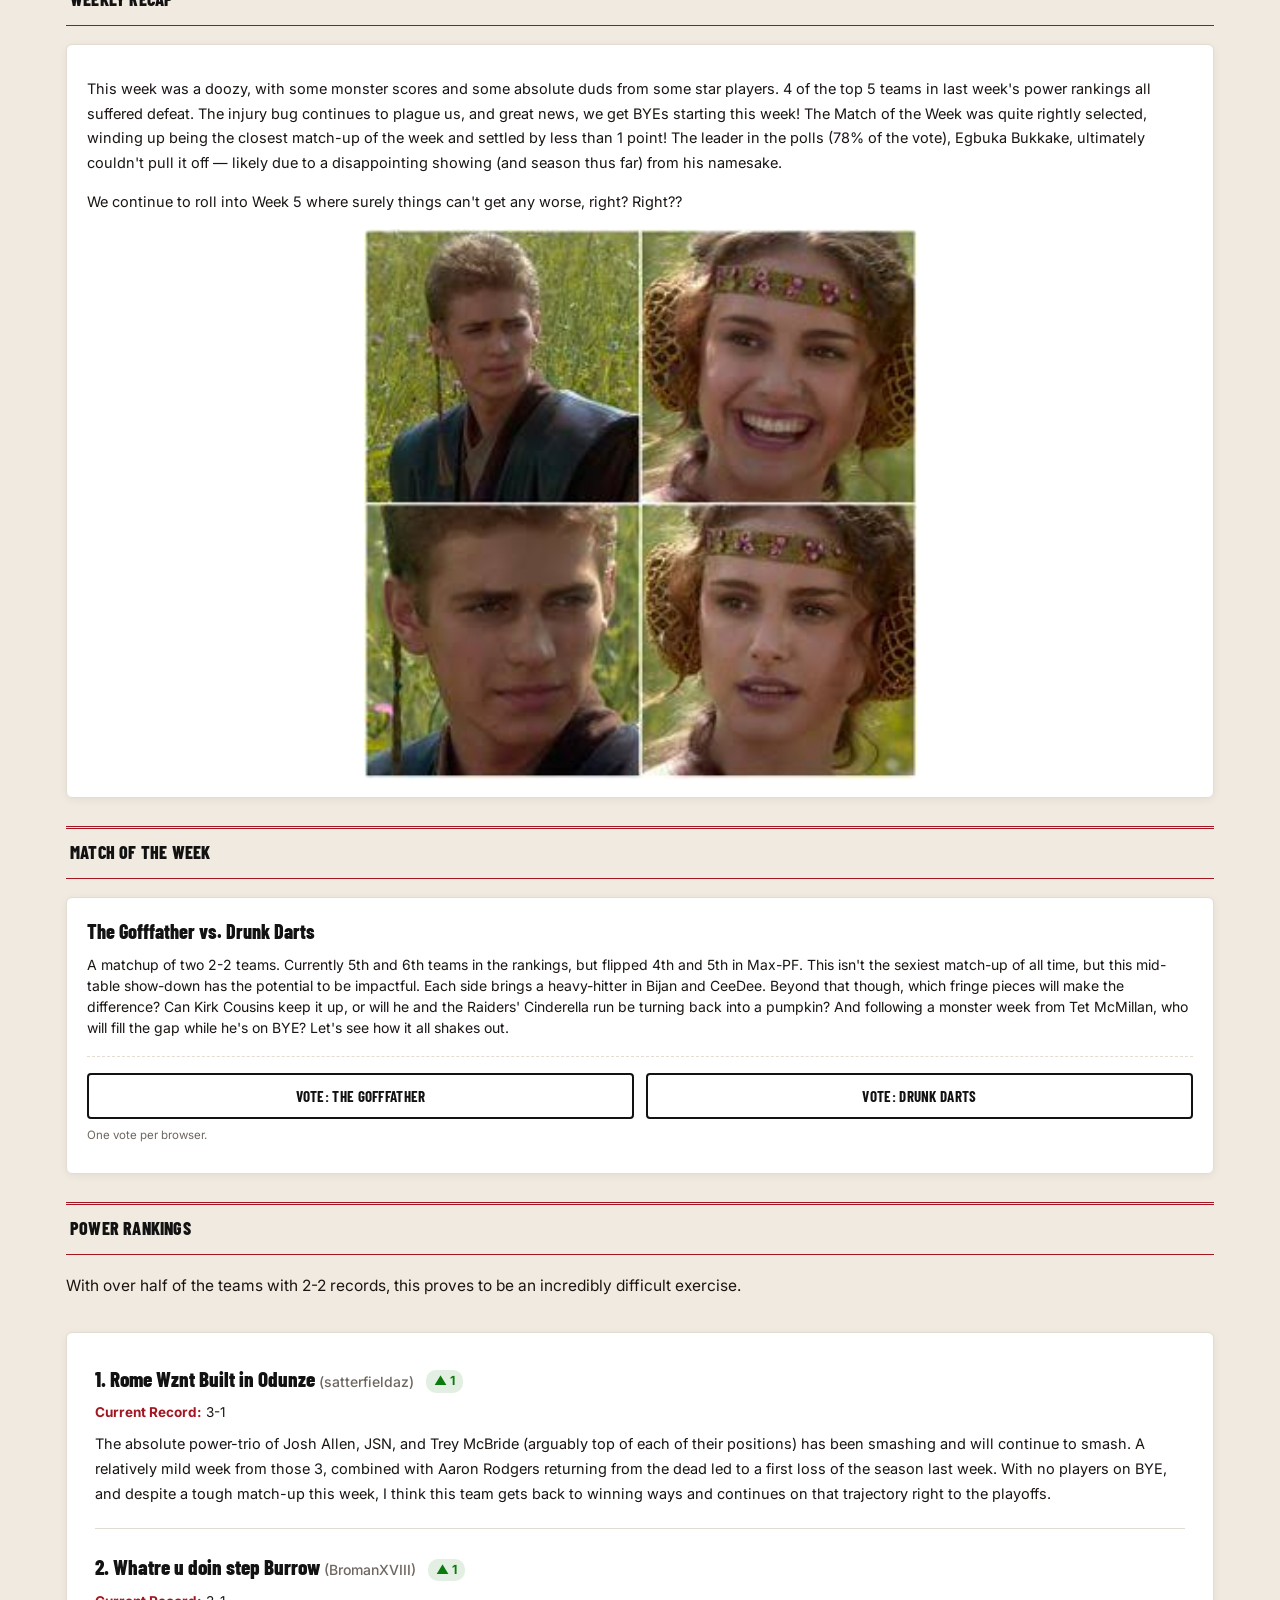
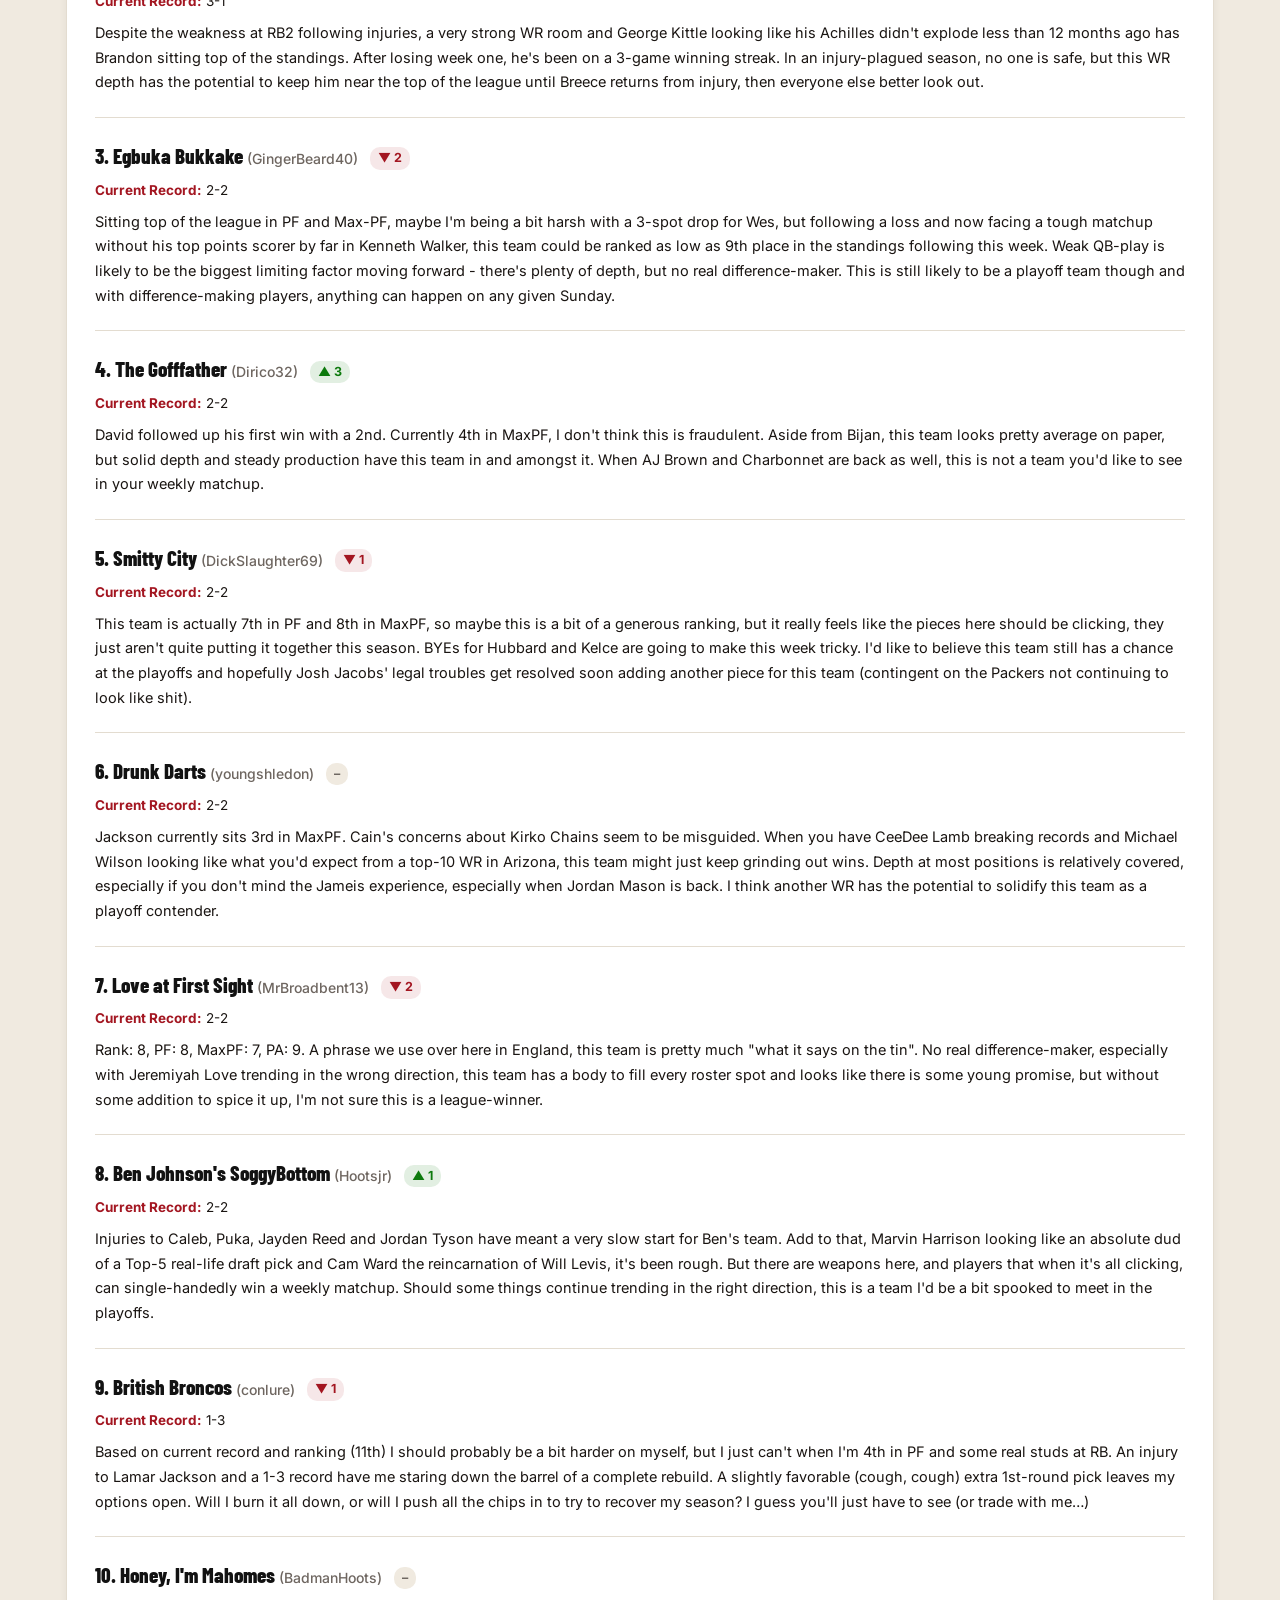
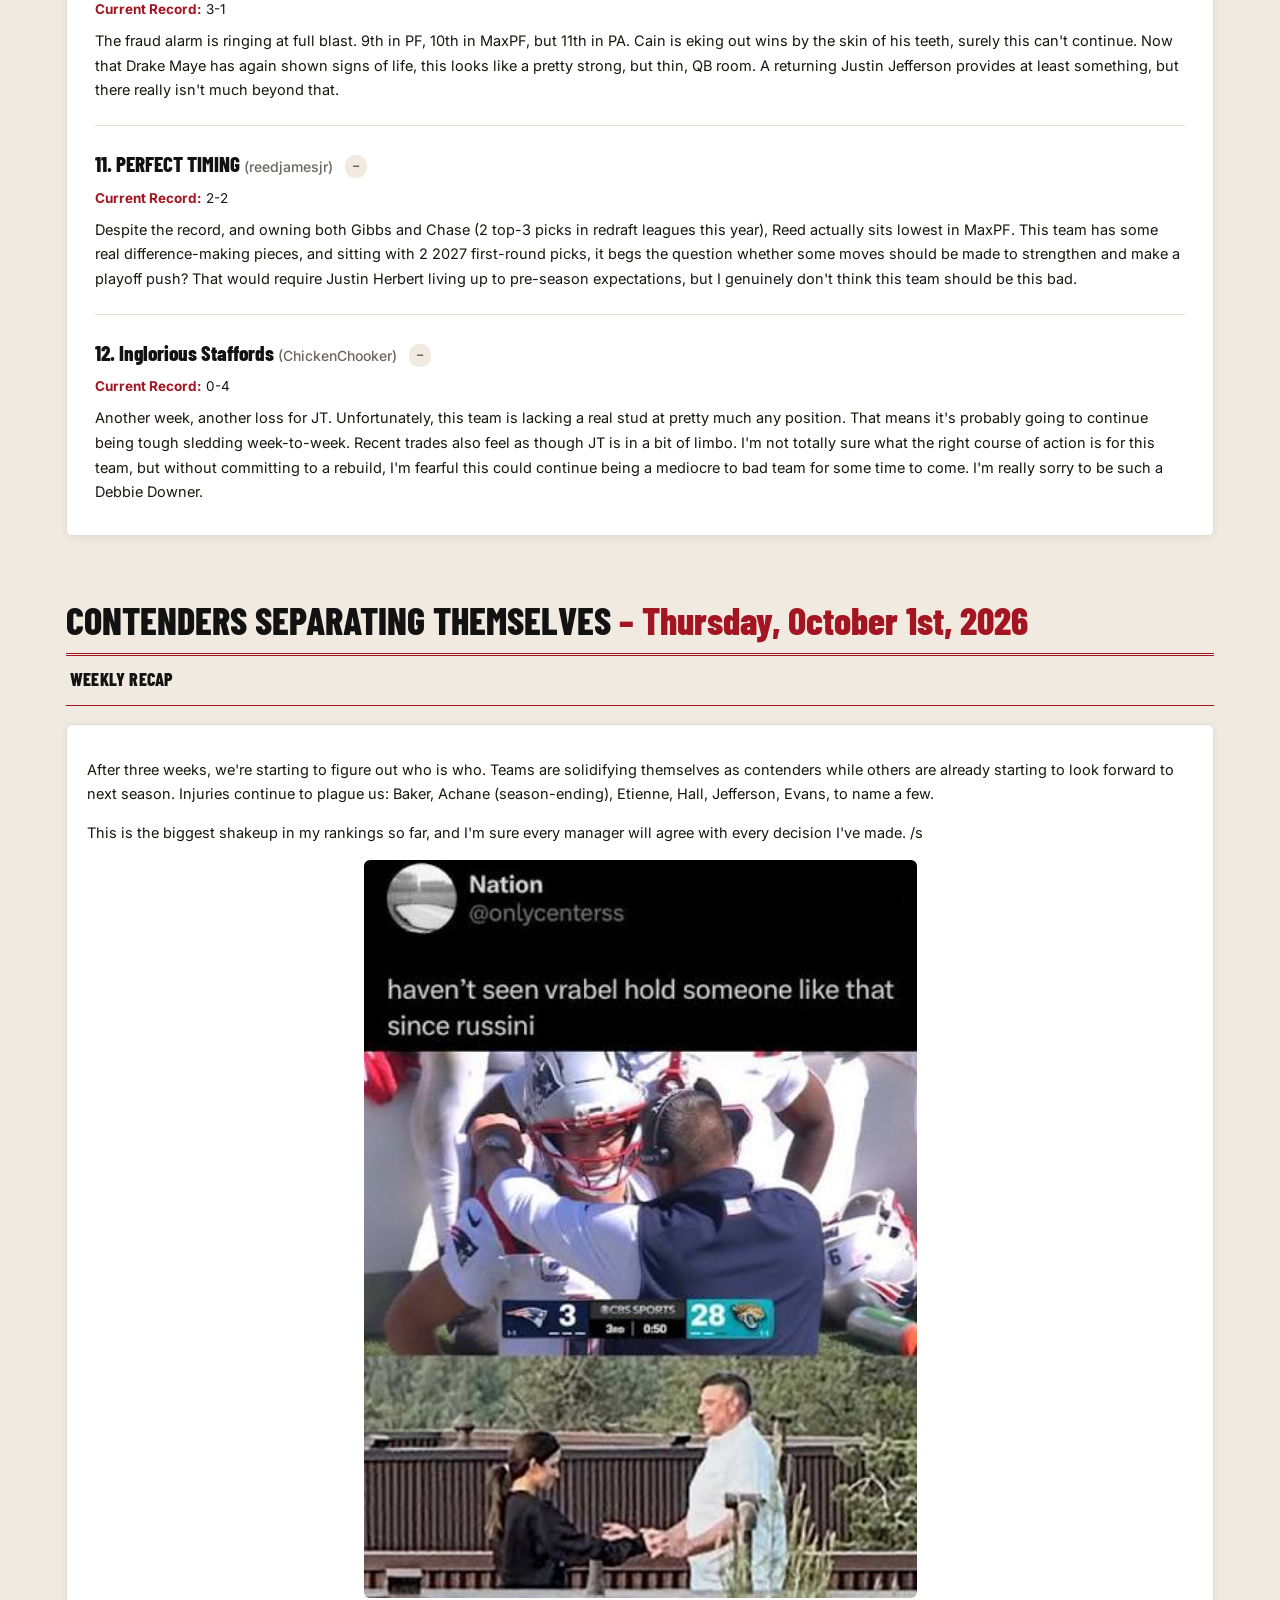
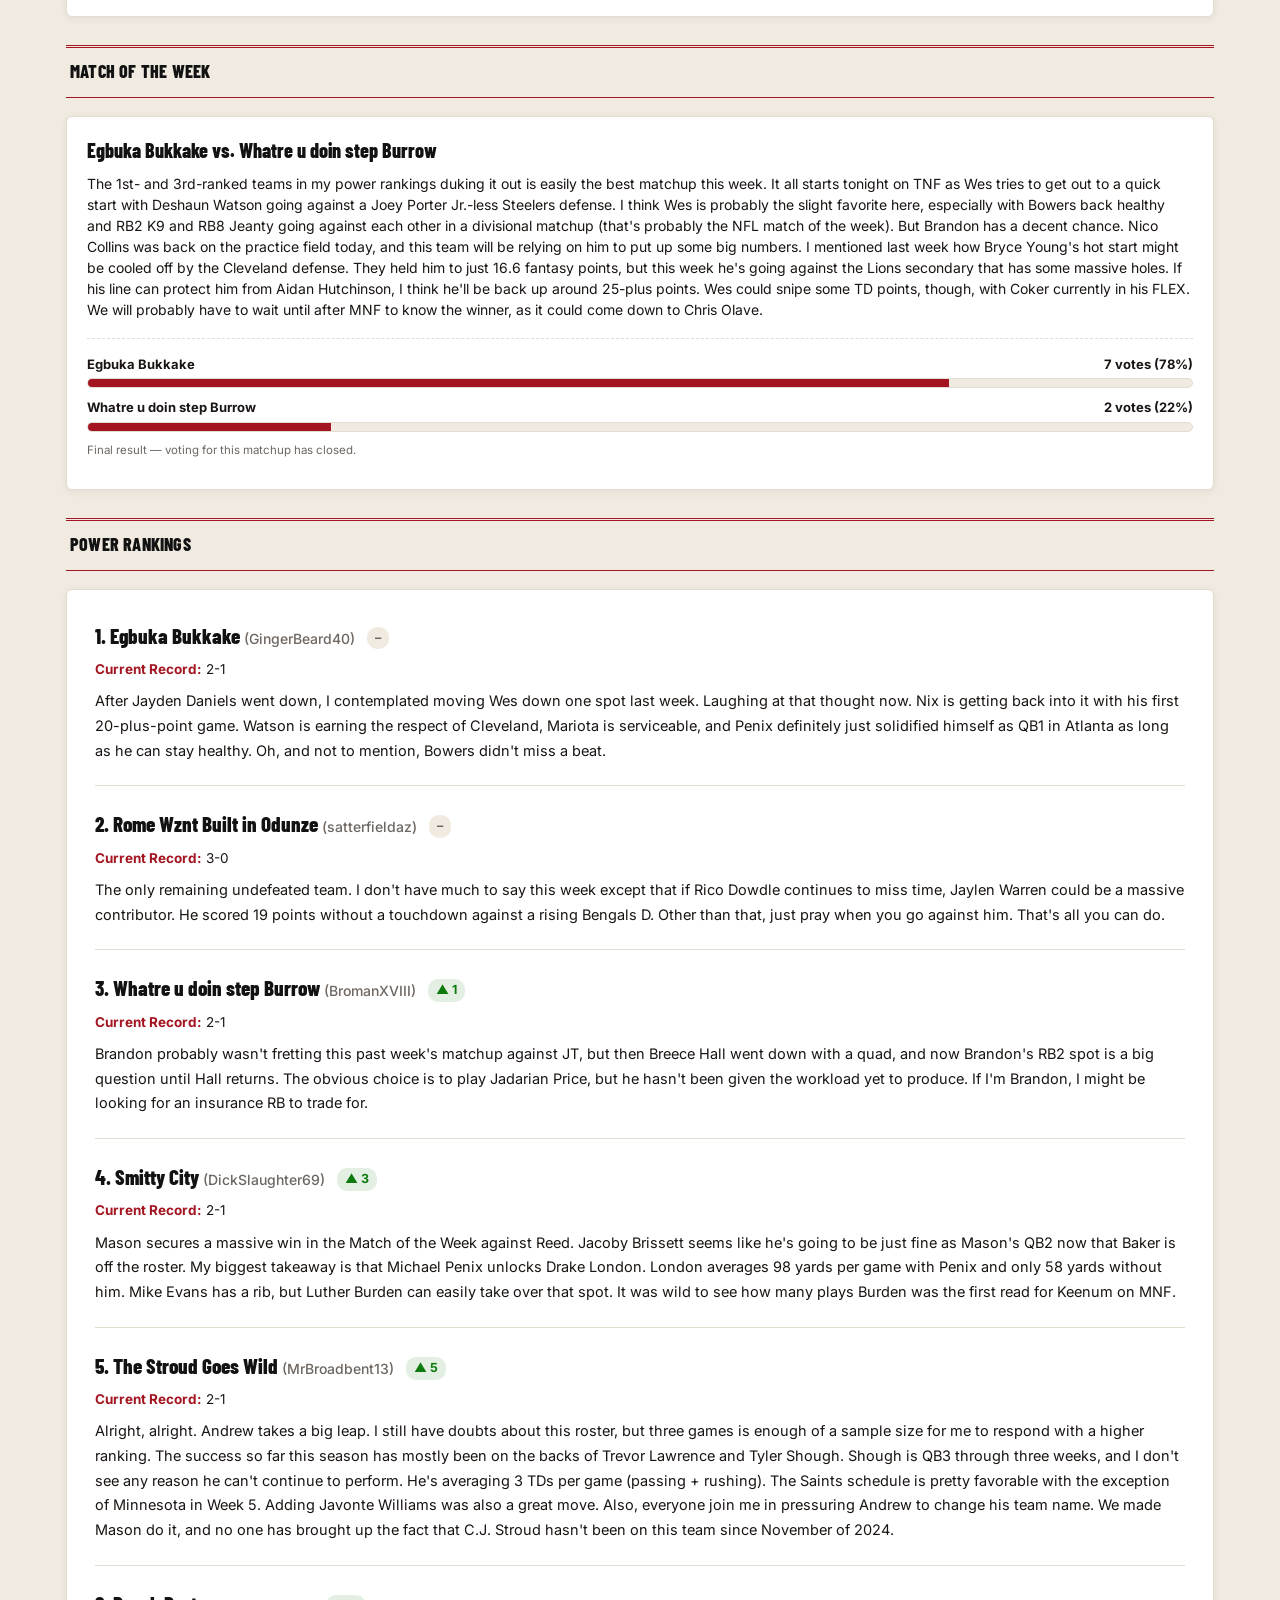
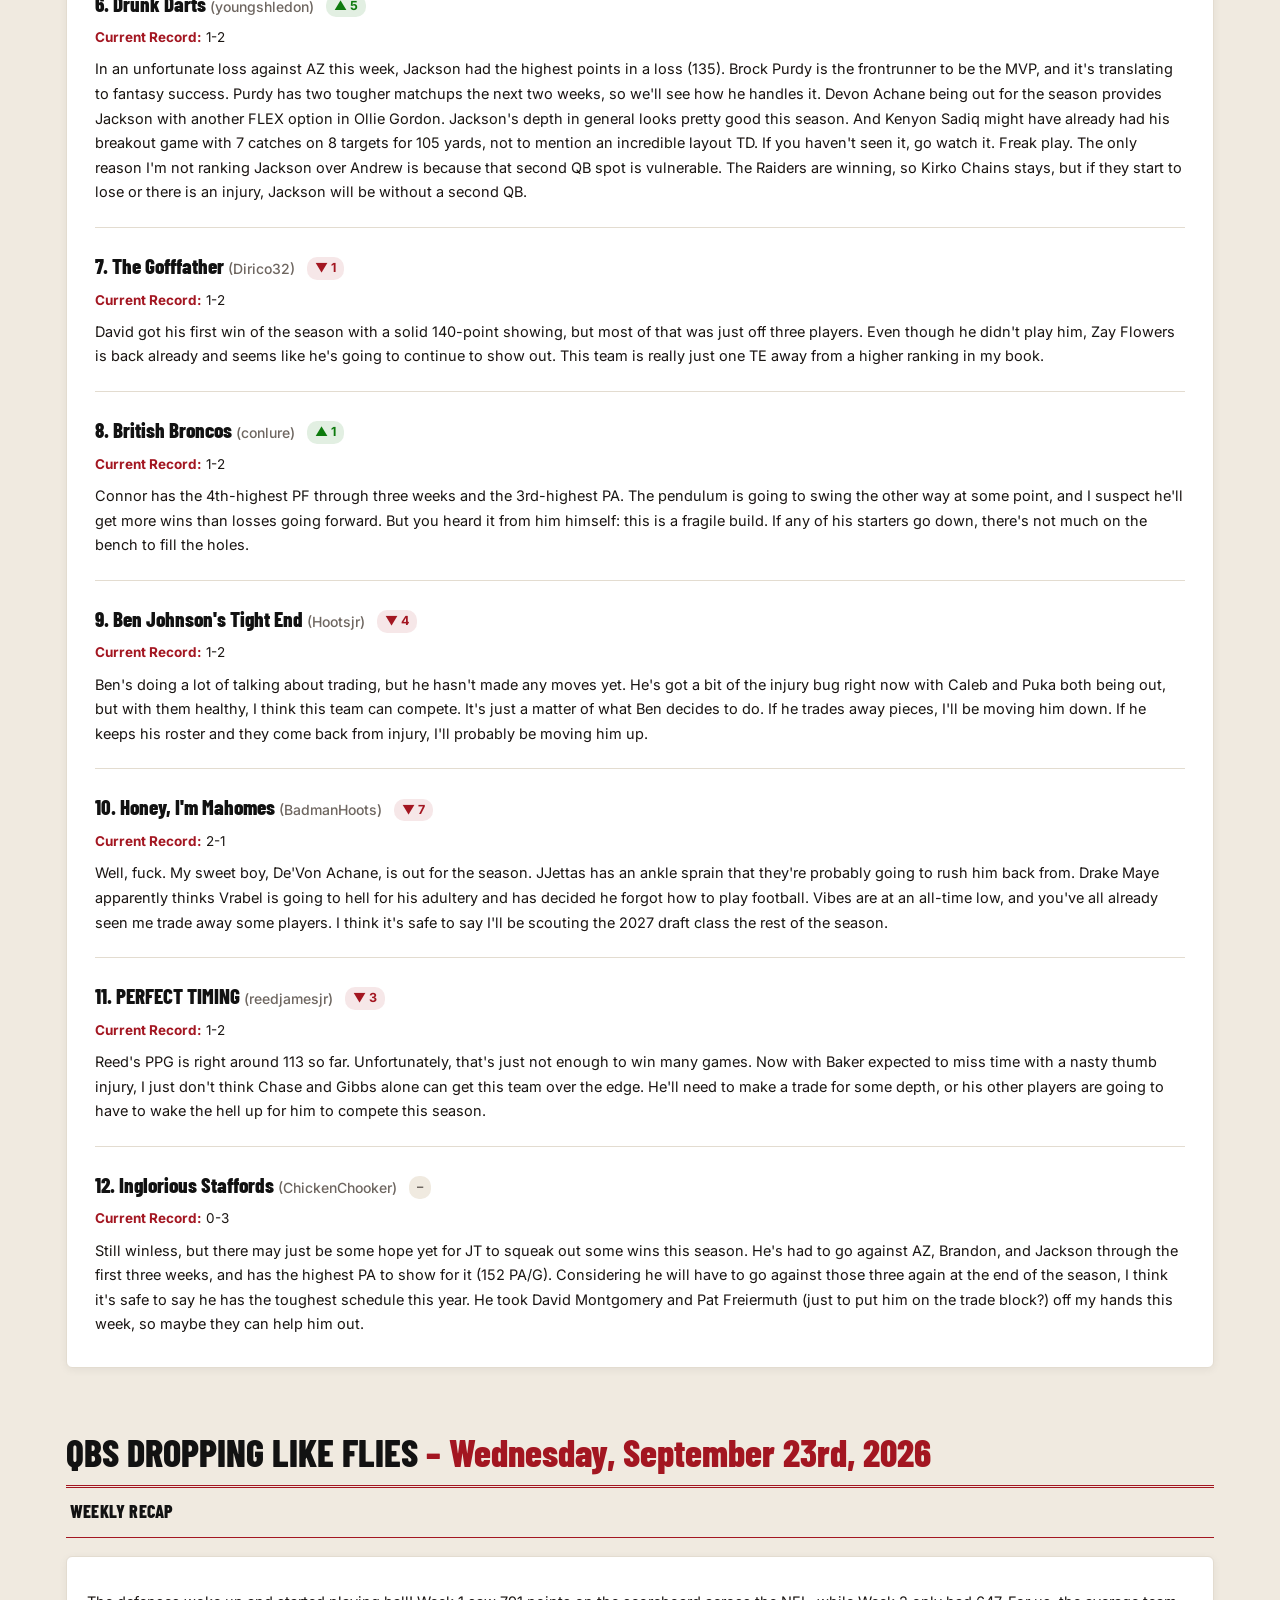
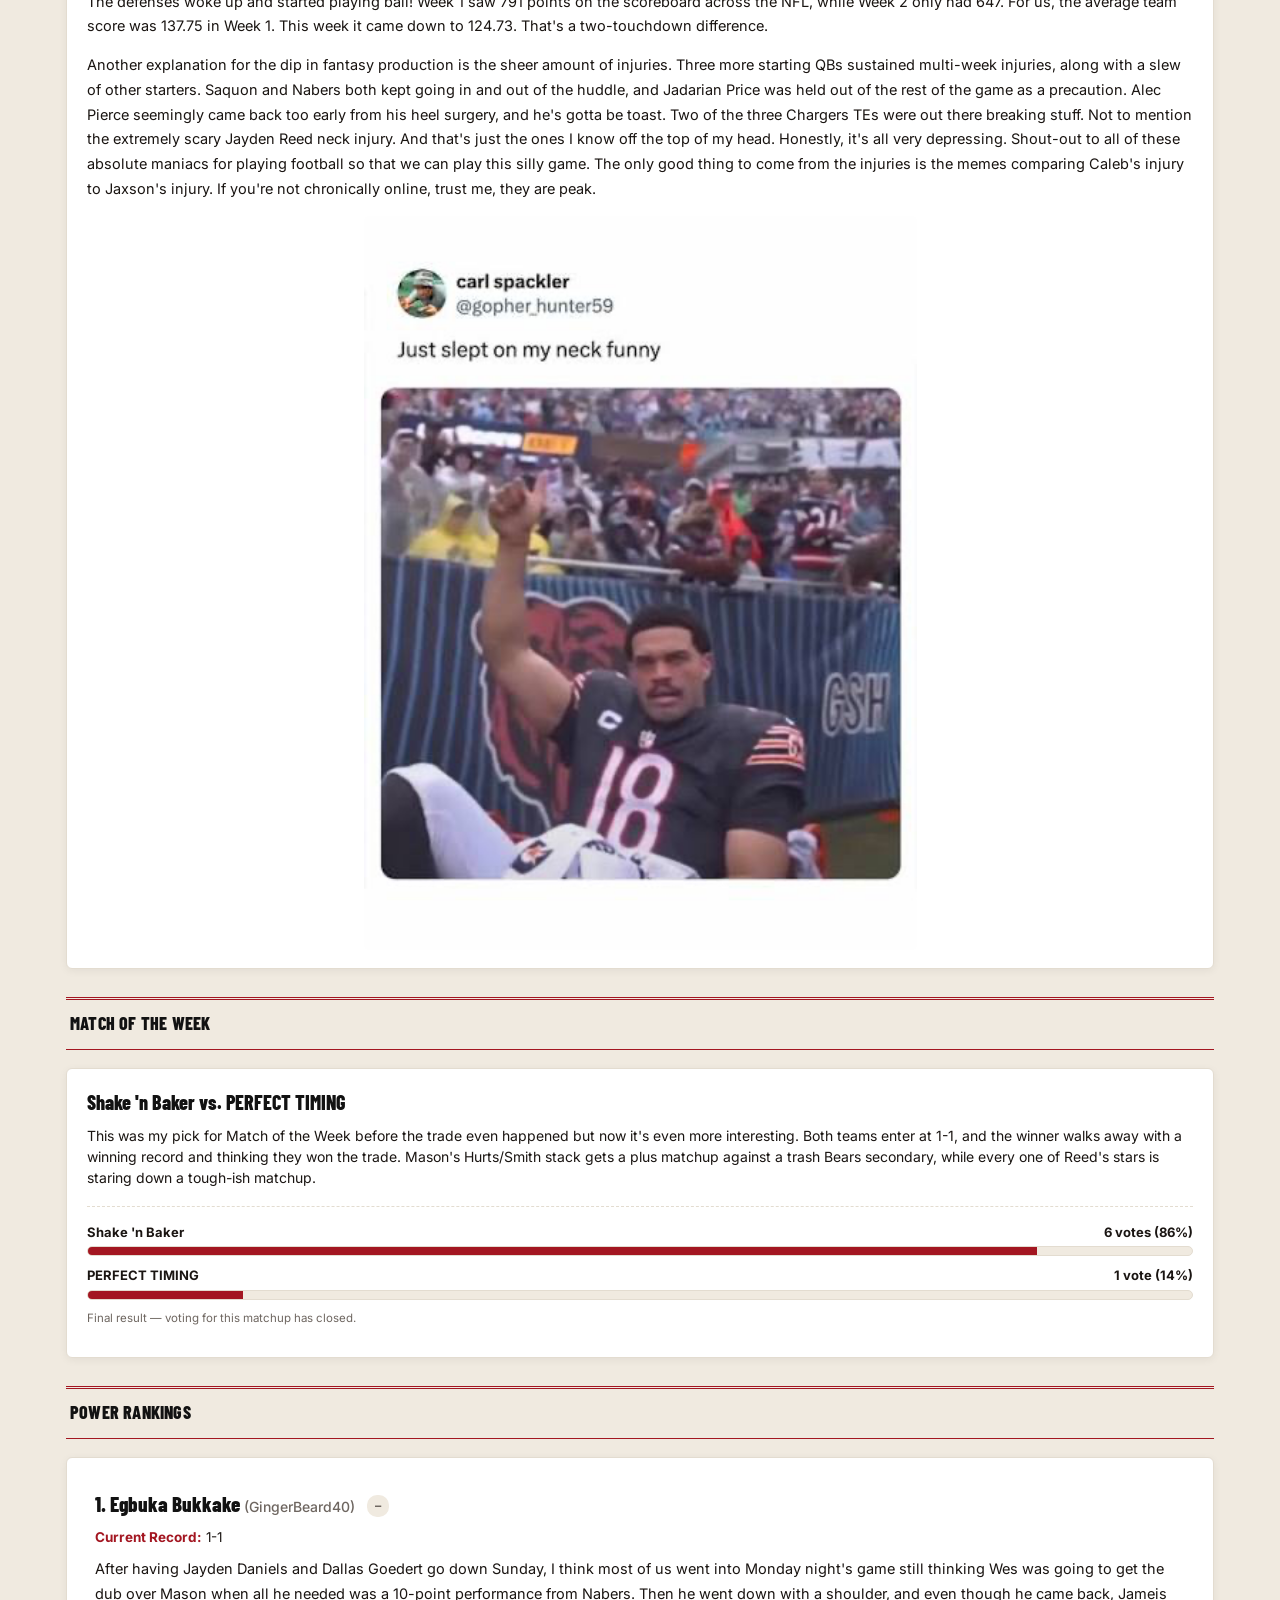
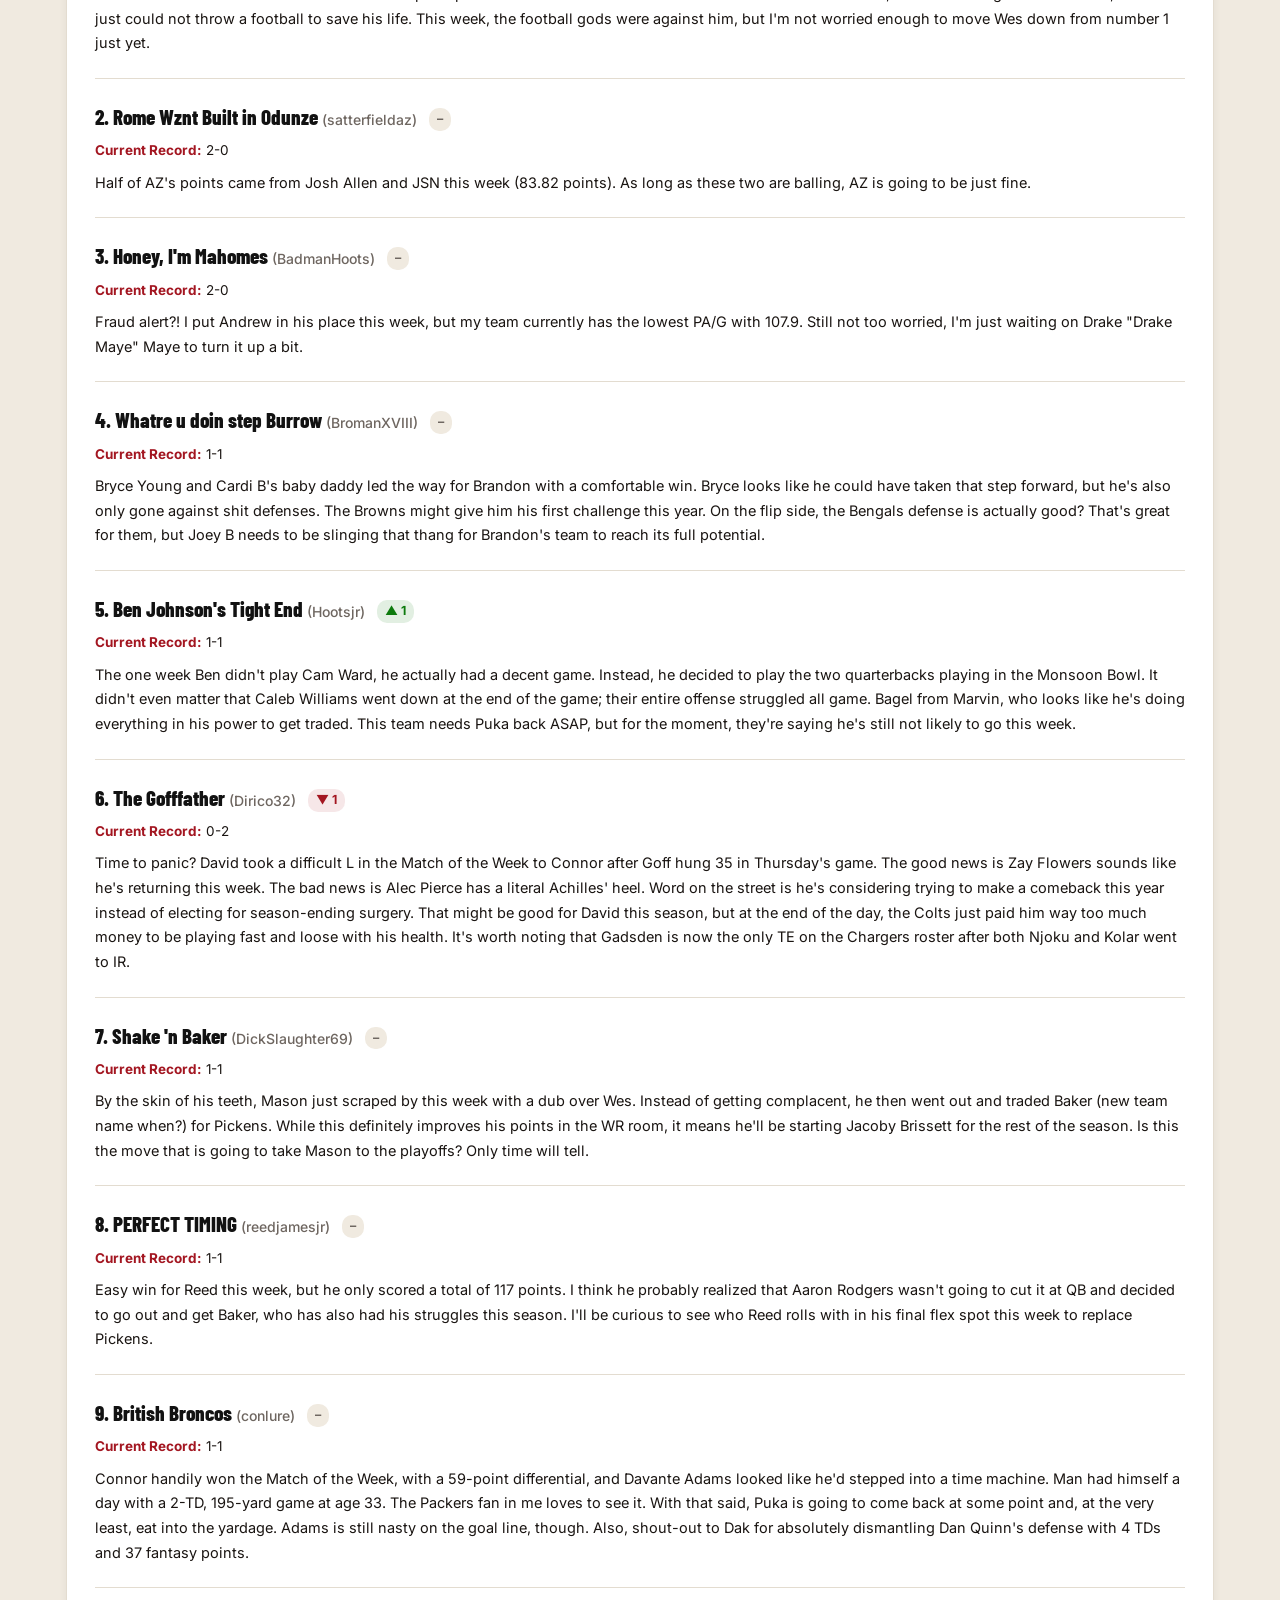
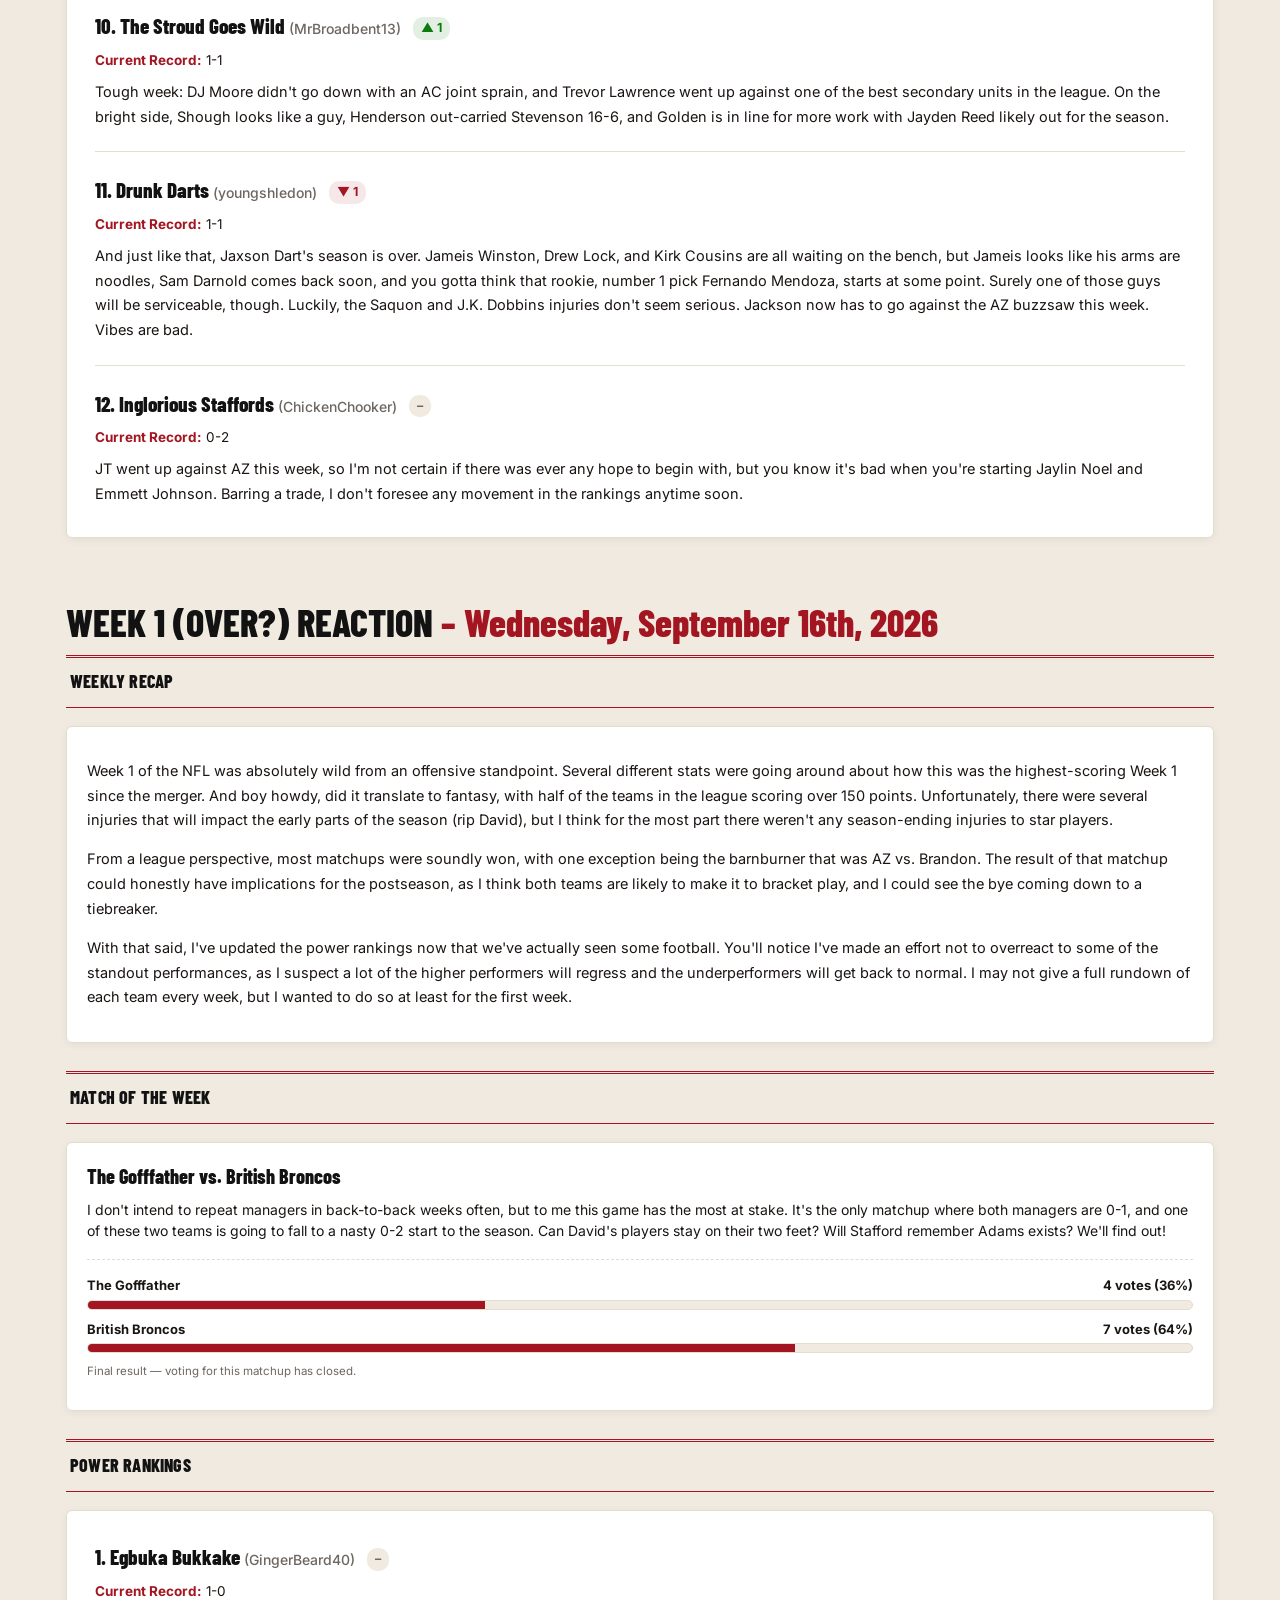
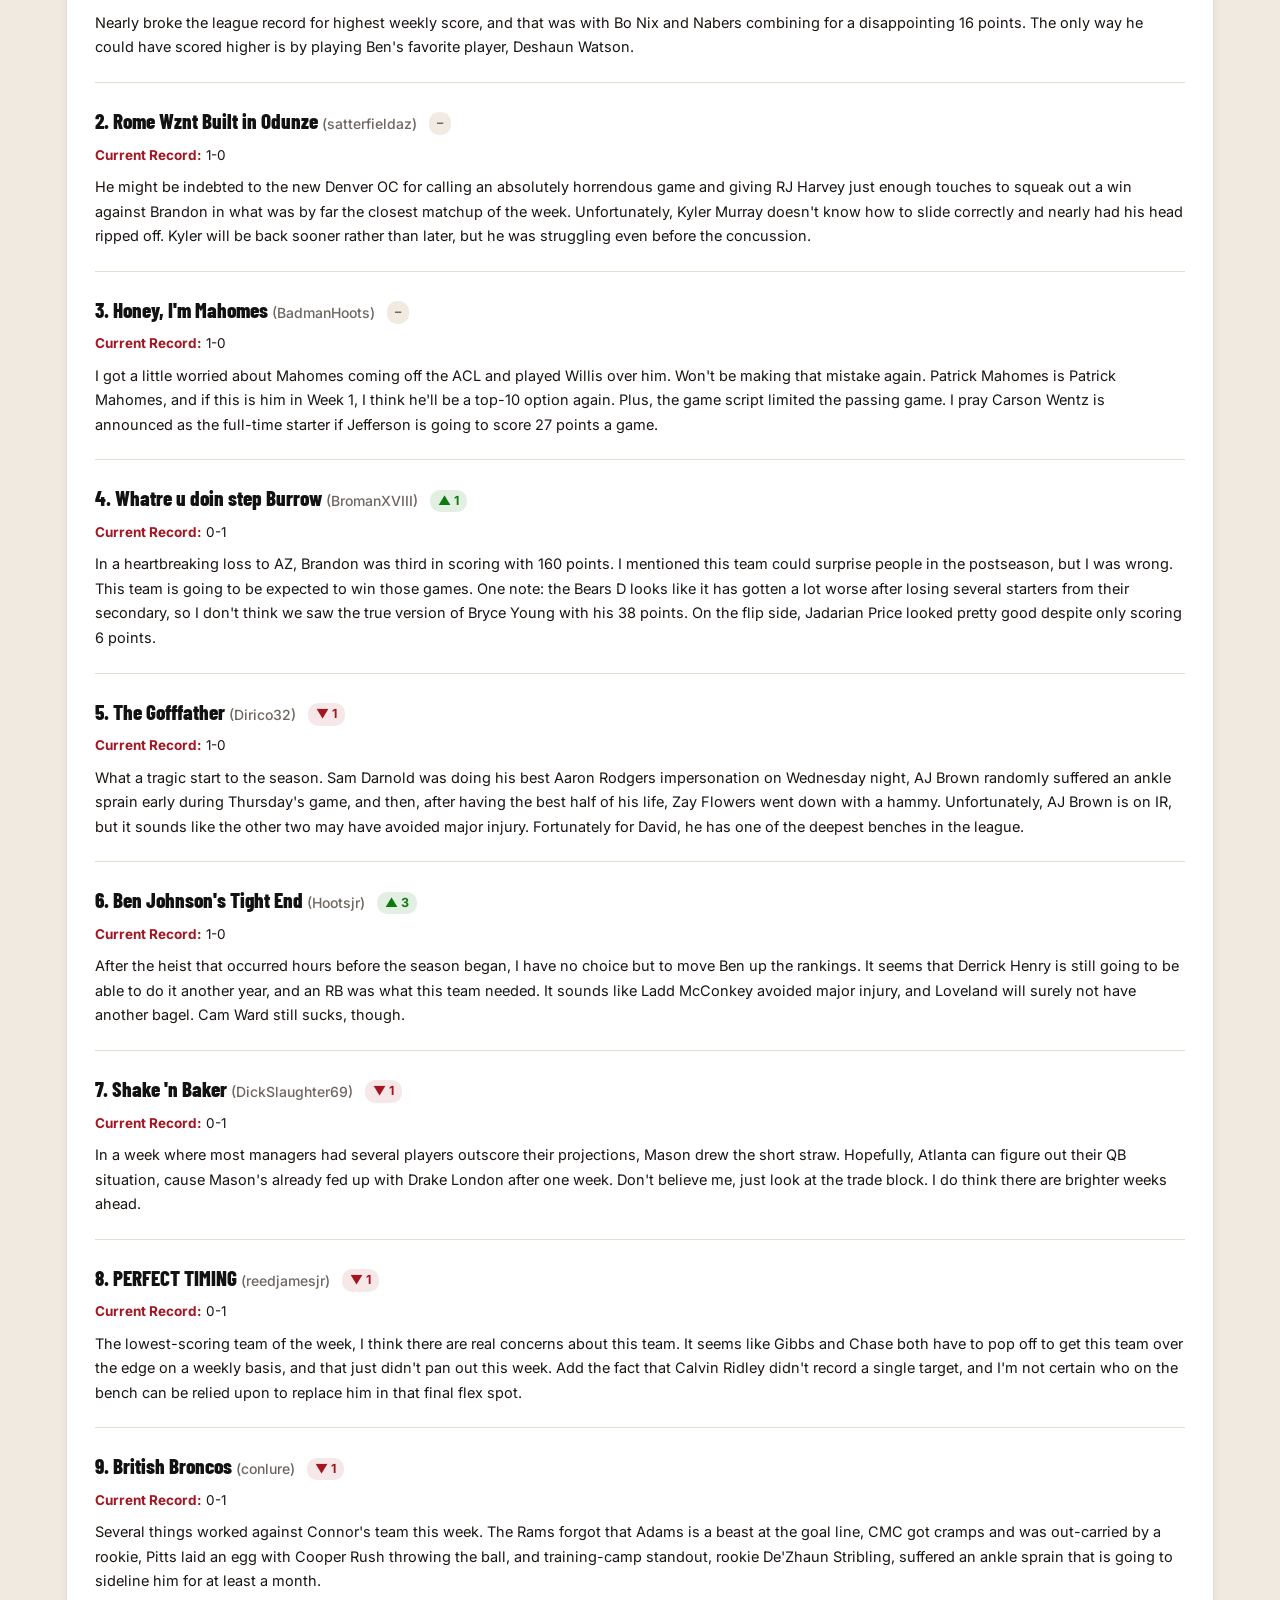
==== commit 0d9fa3c0: "Add manager spotlight section, freeze poll, fix typo" ====
--- a/crime-report.html
+++ b/crime-report.html
@@ -82,6 +82,13 @@
       ? section("Weekly Recap", `<div class="card report-body-text">${issue.weekly_recap}${recapImageHtml}</div>`)
       : "";
 
+    const spotlightImageHtml = issue.manager_spotlight_image
+      ? `<img src="${issue.manager_spotlight_image}" alt="" style="width:50%; border-radius:var(--radius); margin:14px auto 0; display:block;">`
+      : "";
+    const spotlightHtml = issue.manager_spotlight
+      ? section("Manager Spotlight", `<div class="card report-body-text">${issue.manager_spotlight}${spotlightImageHtml}</div>`)
+      : "";
+
     function rankChangeHtml(r) {
       if (r.previous_rank == null) return `<span class="rank-change new">NEW</span>`;
       const delta = r.previous_rank - r.rank;
@@ -98,8 +105,13 @@
       return lines.join("");
     }
 
+    const rankingsIntroHtml = issue.power_rankings_intro
+      ? `<p class="report-intro">${issue.power_rankings_intro}</p>`
+      : "";
+
     const rankingsHtml = (issue.power_rankings && issue.power_rankings.length)
       ? section("Power Rankings", `
+          ${rankingsIntroHtml}
           <div class="card power-rankings-post">
             ${issue.power_rankings.map(r => `
               <div class="pr-entry">
@@ -146,6 +158,7 @@
       <article class="report-issue">
         <h2 class="report-headline">${issue.headline} <span class="report-date">&ndash; ${issue.date}</span></h2>
         ${introHtml}
+        ${spotlightHtml}
         ${recapHtml}
         ${matchHtml}
         ${rankingsHtml}
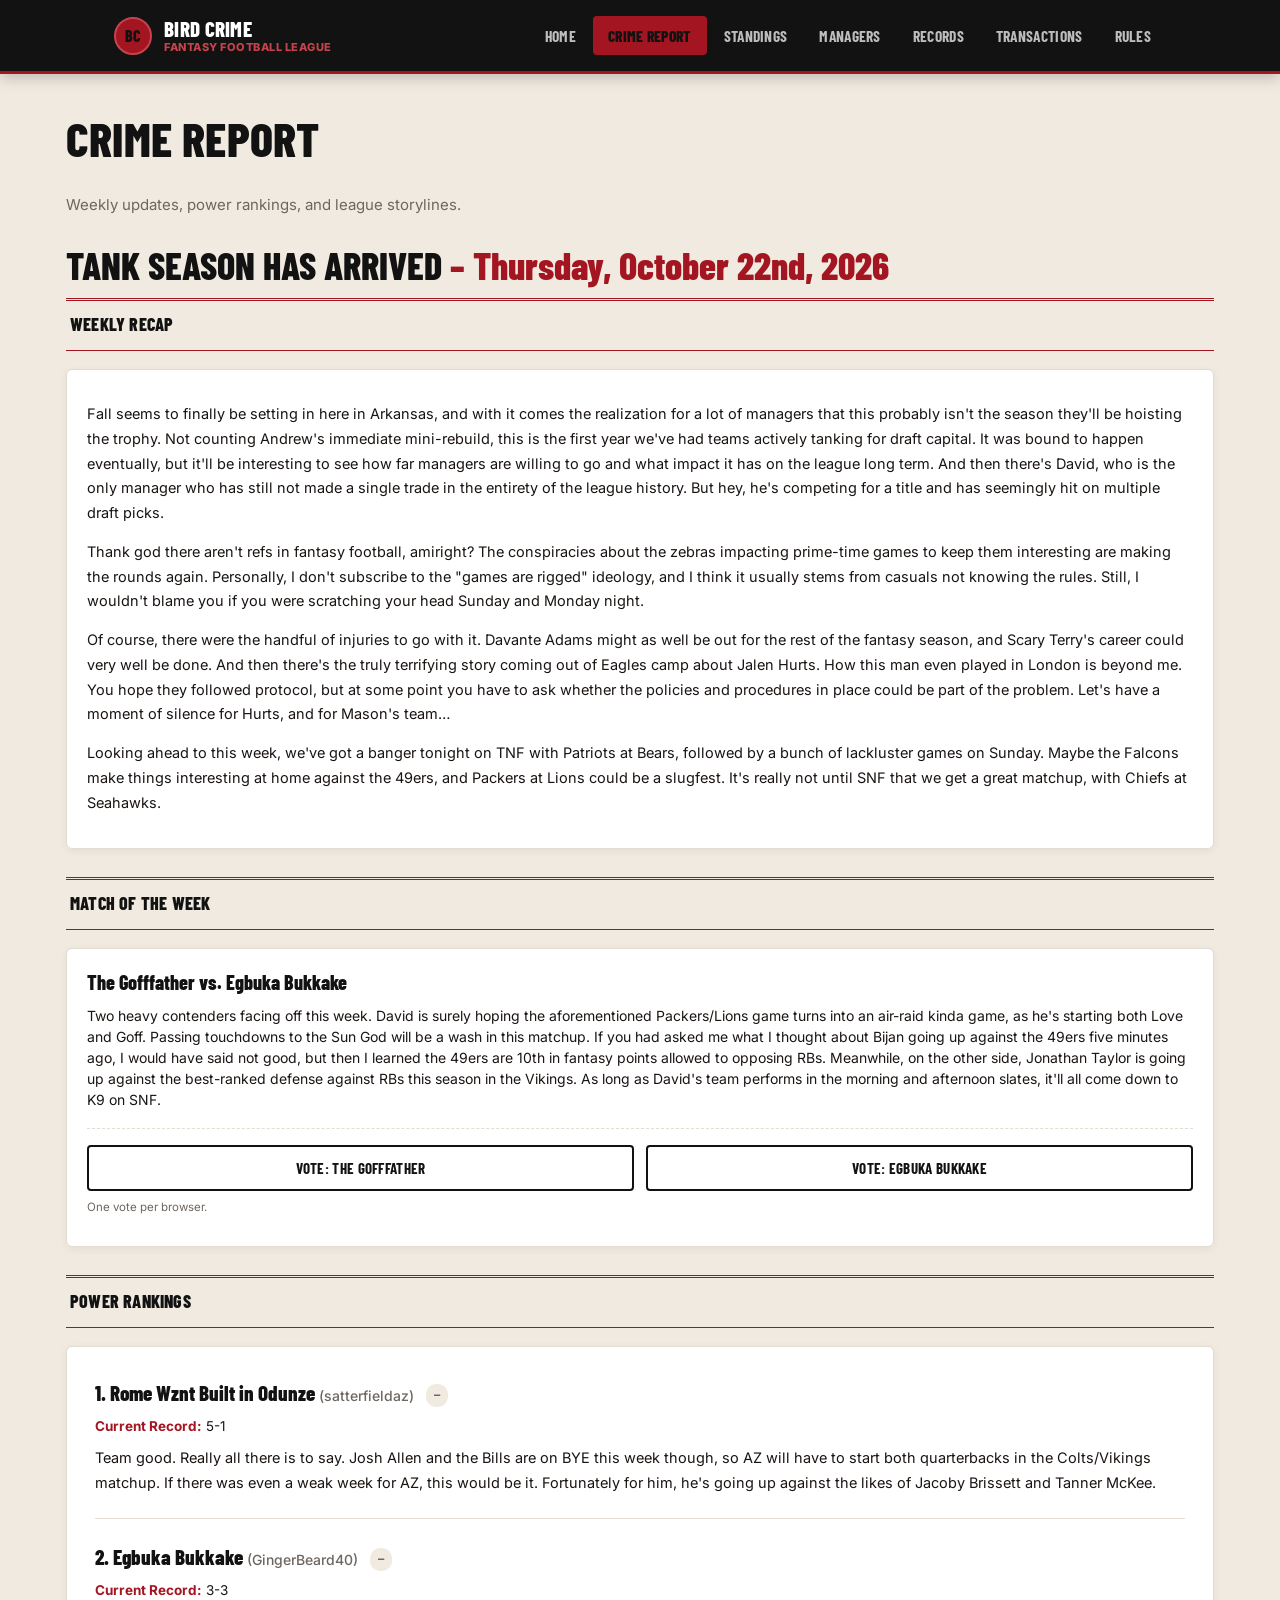
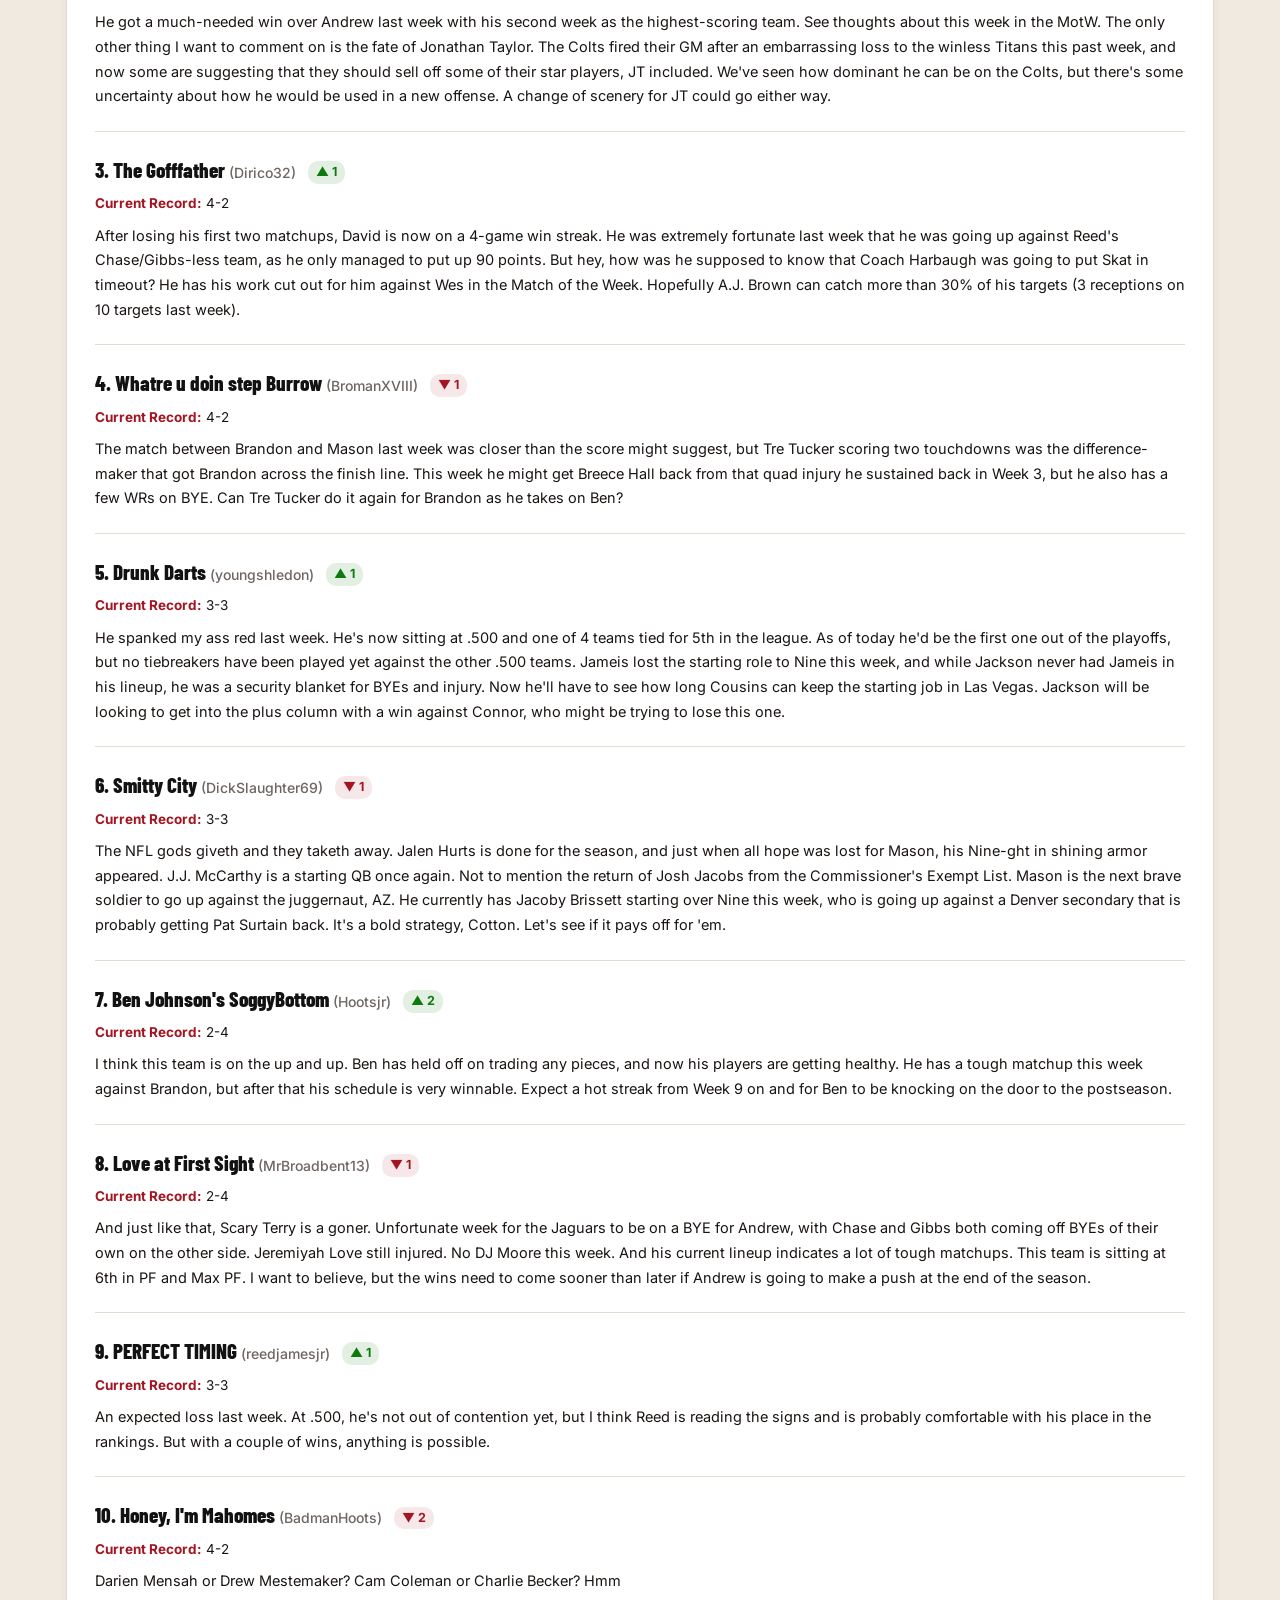
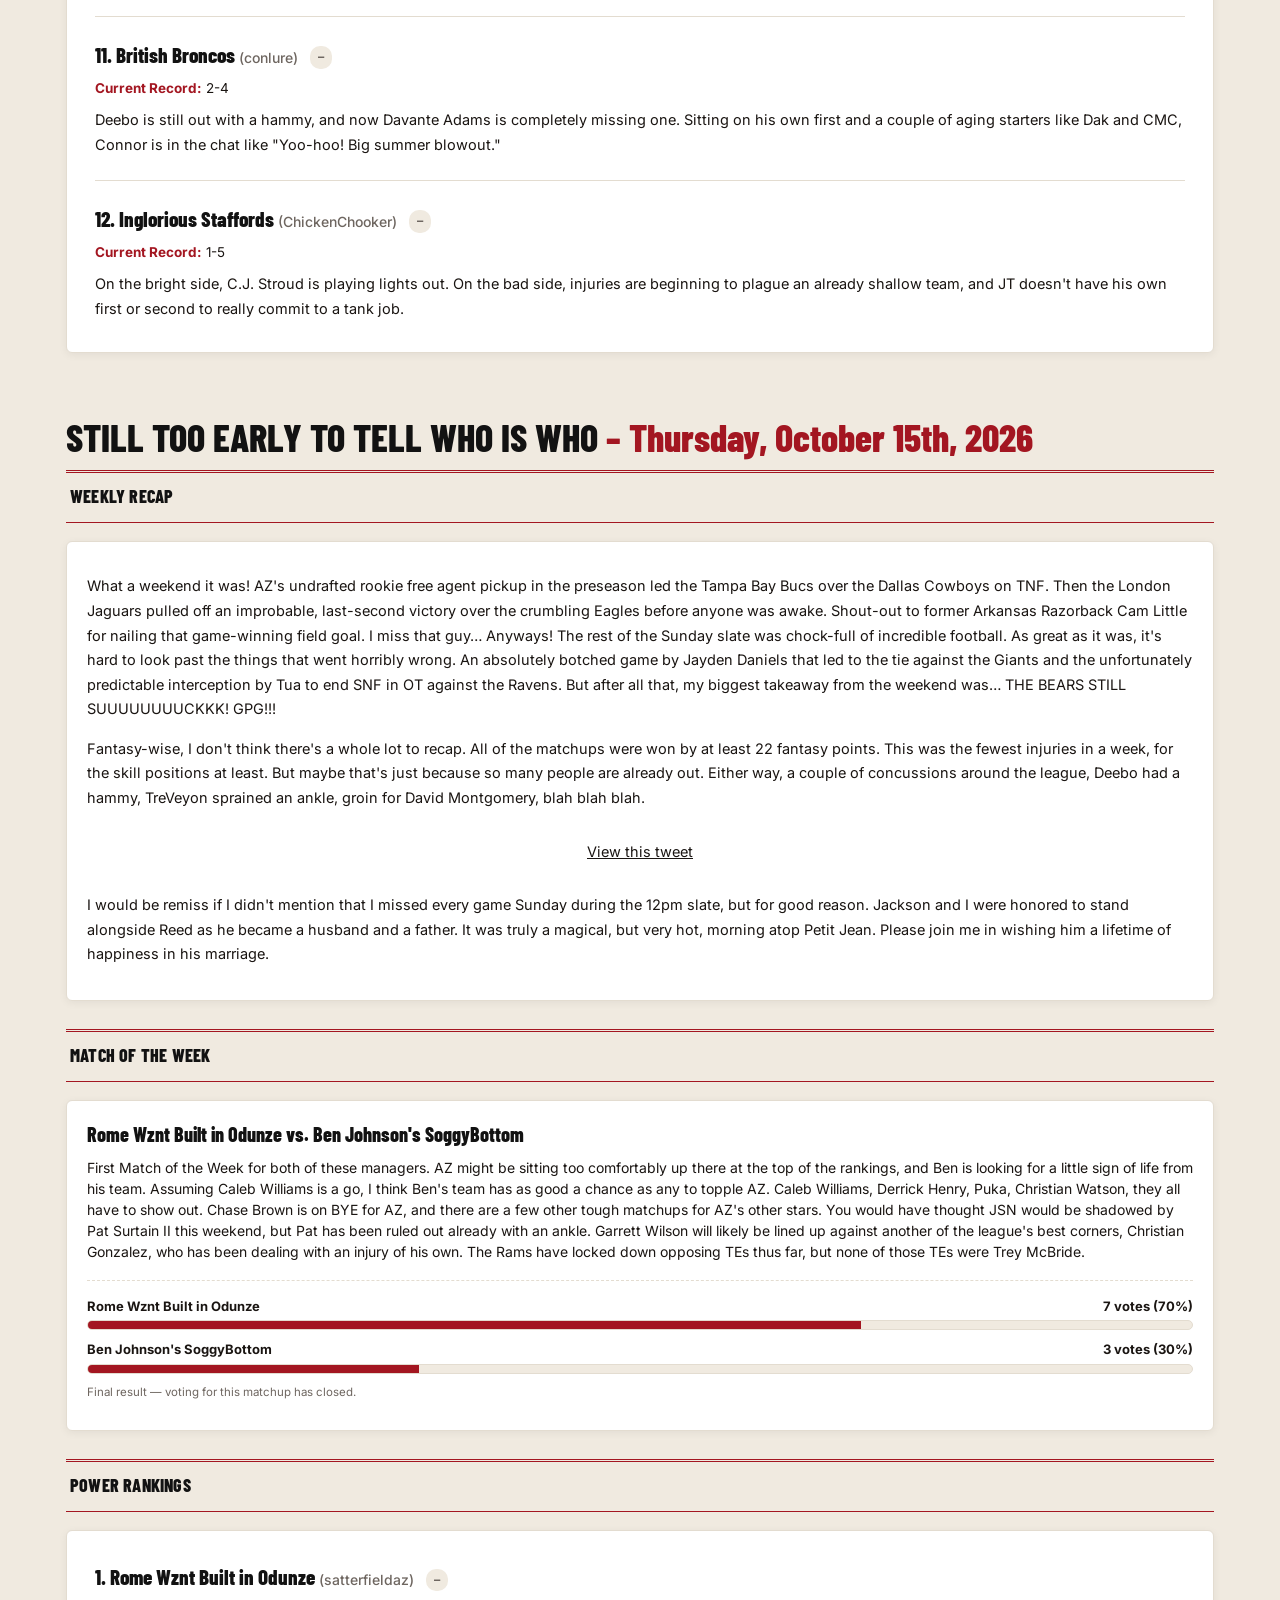
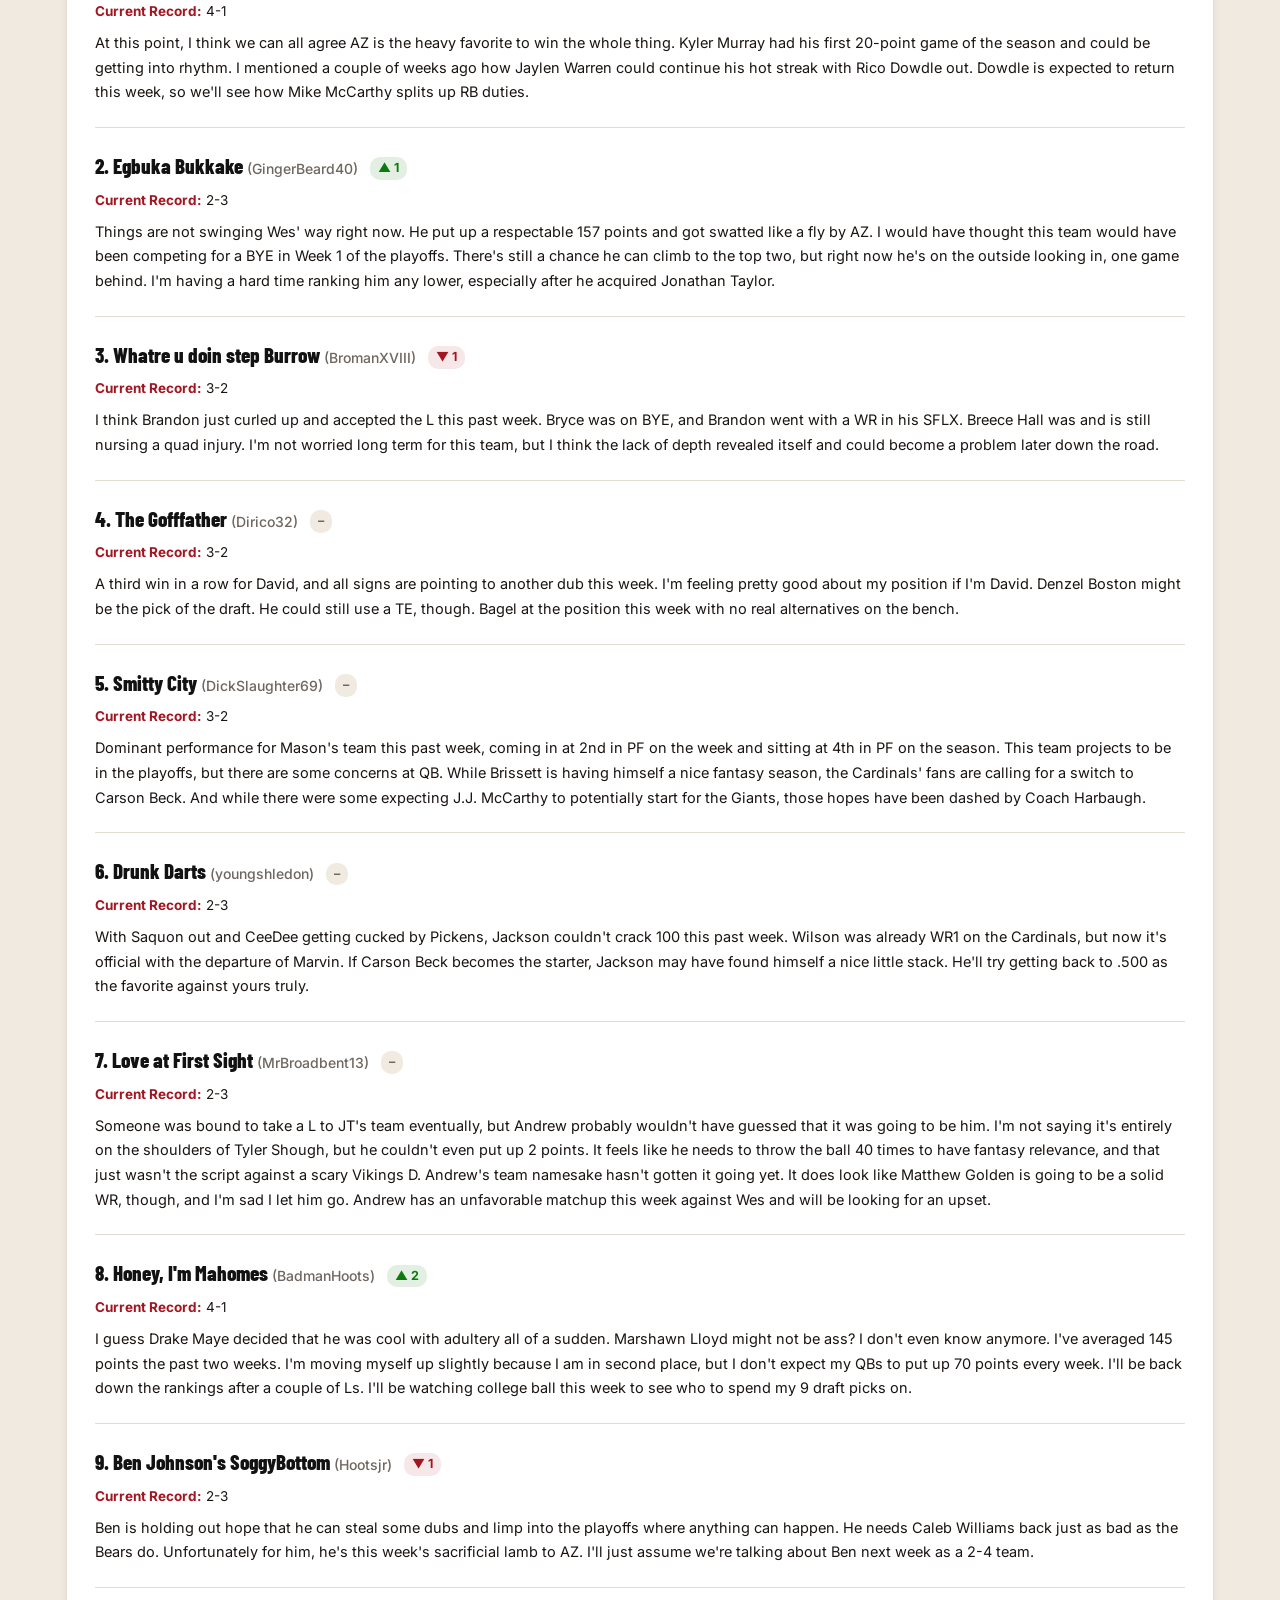
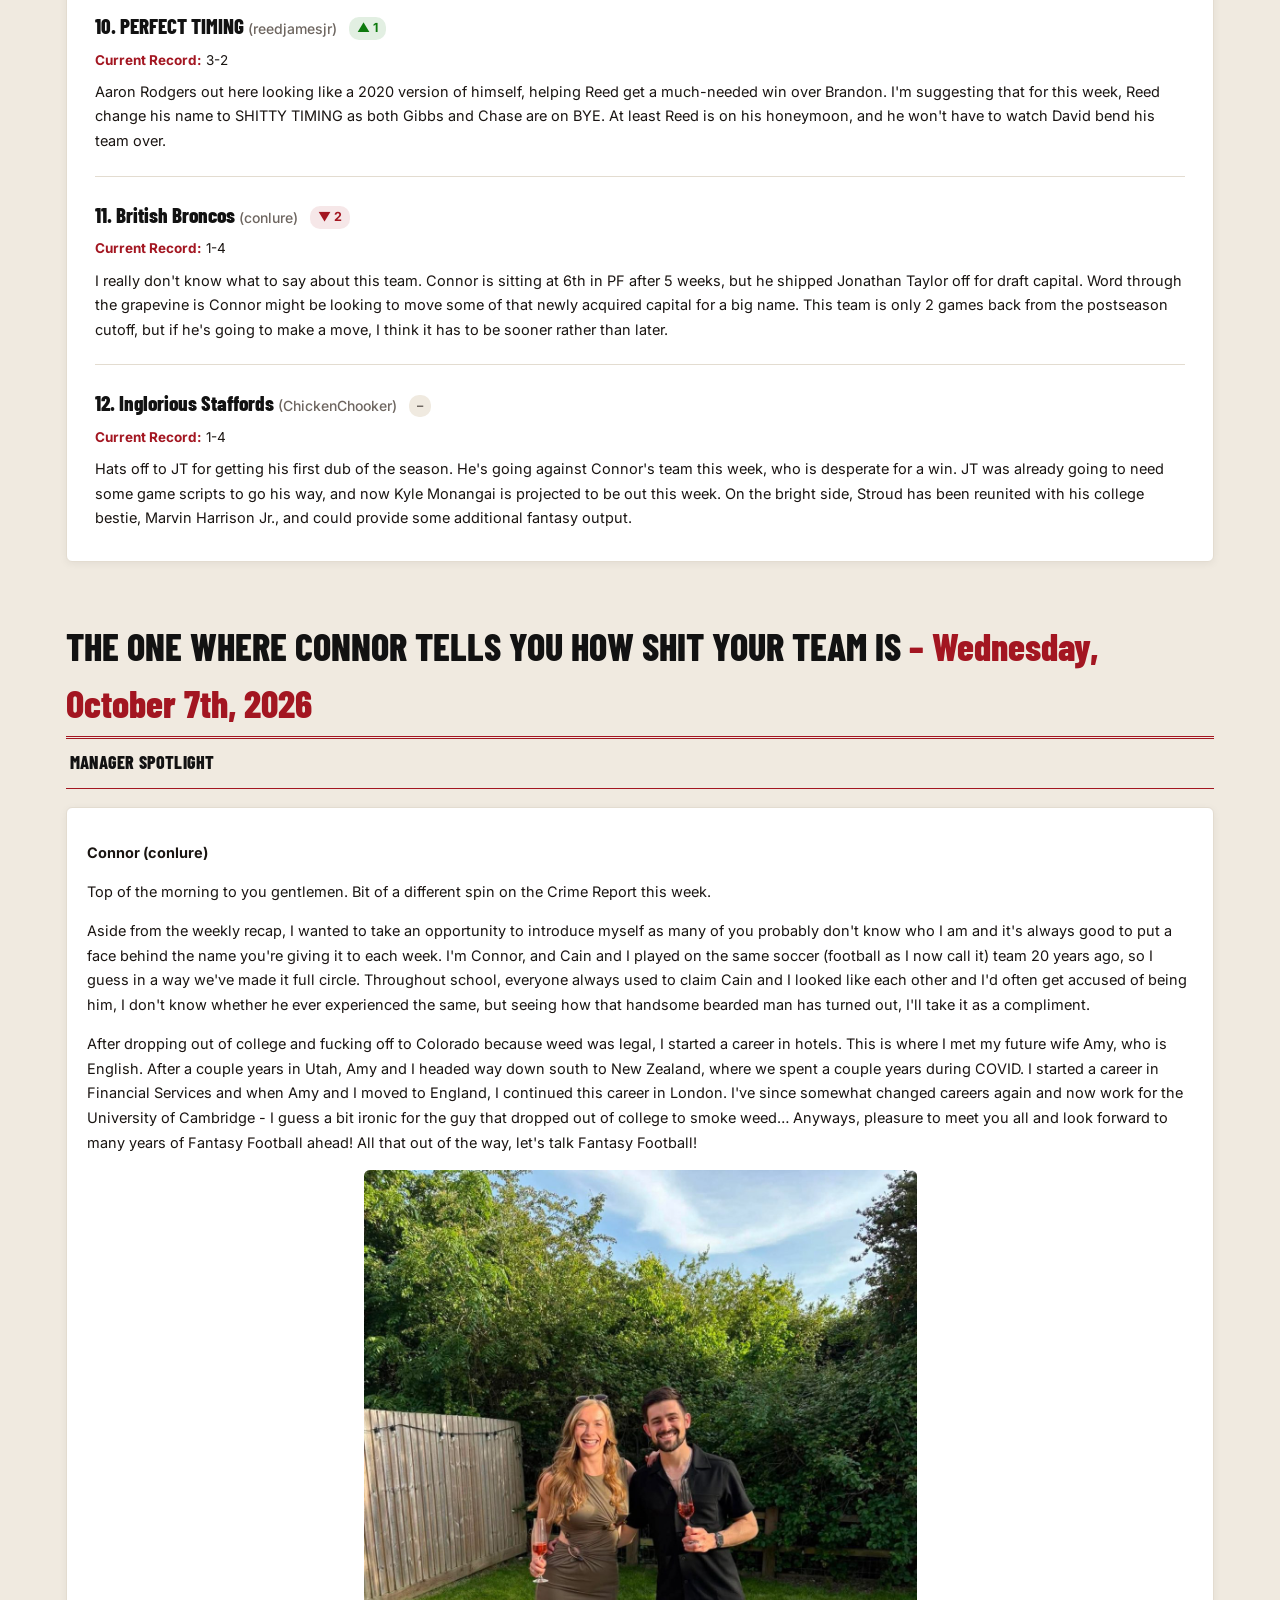
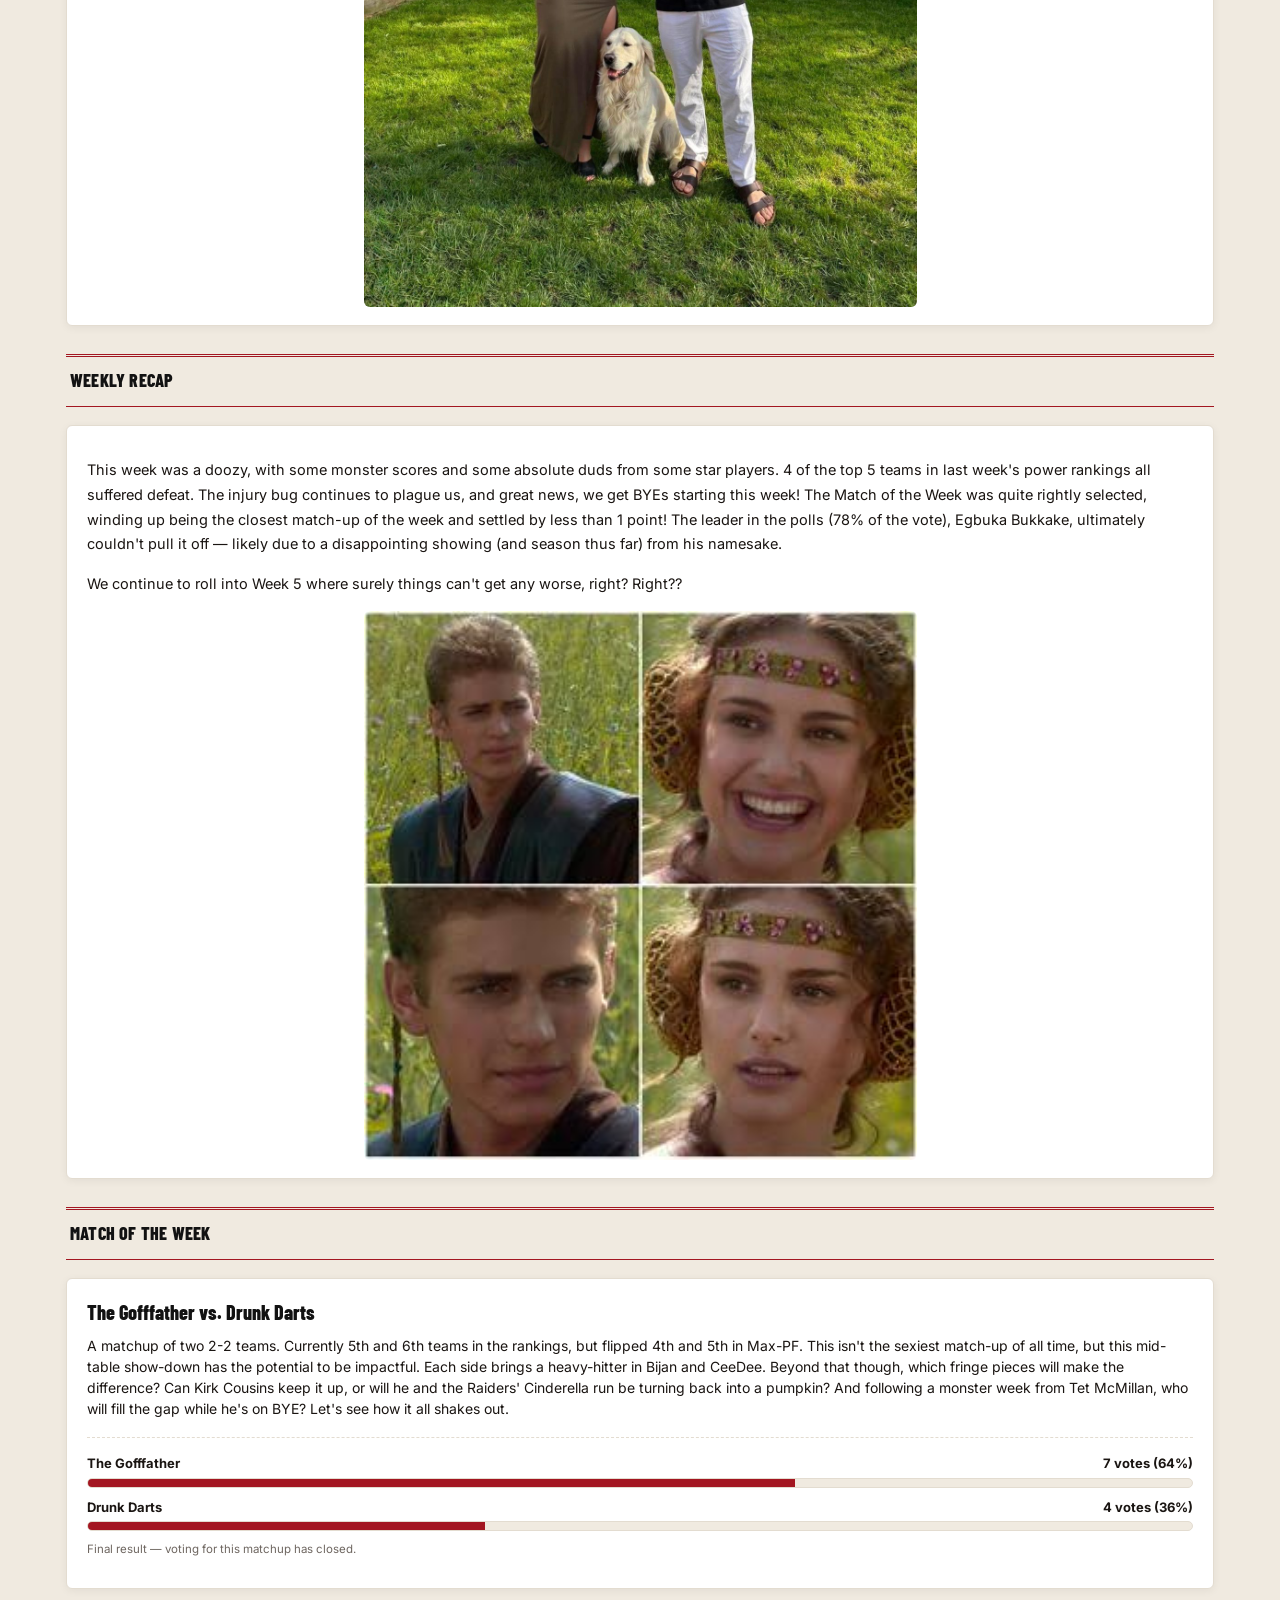
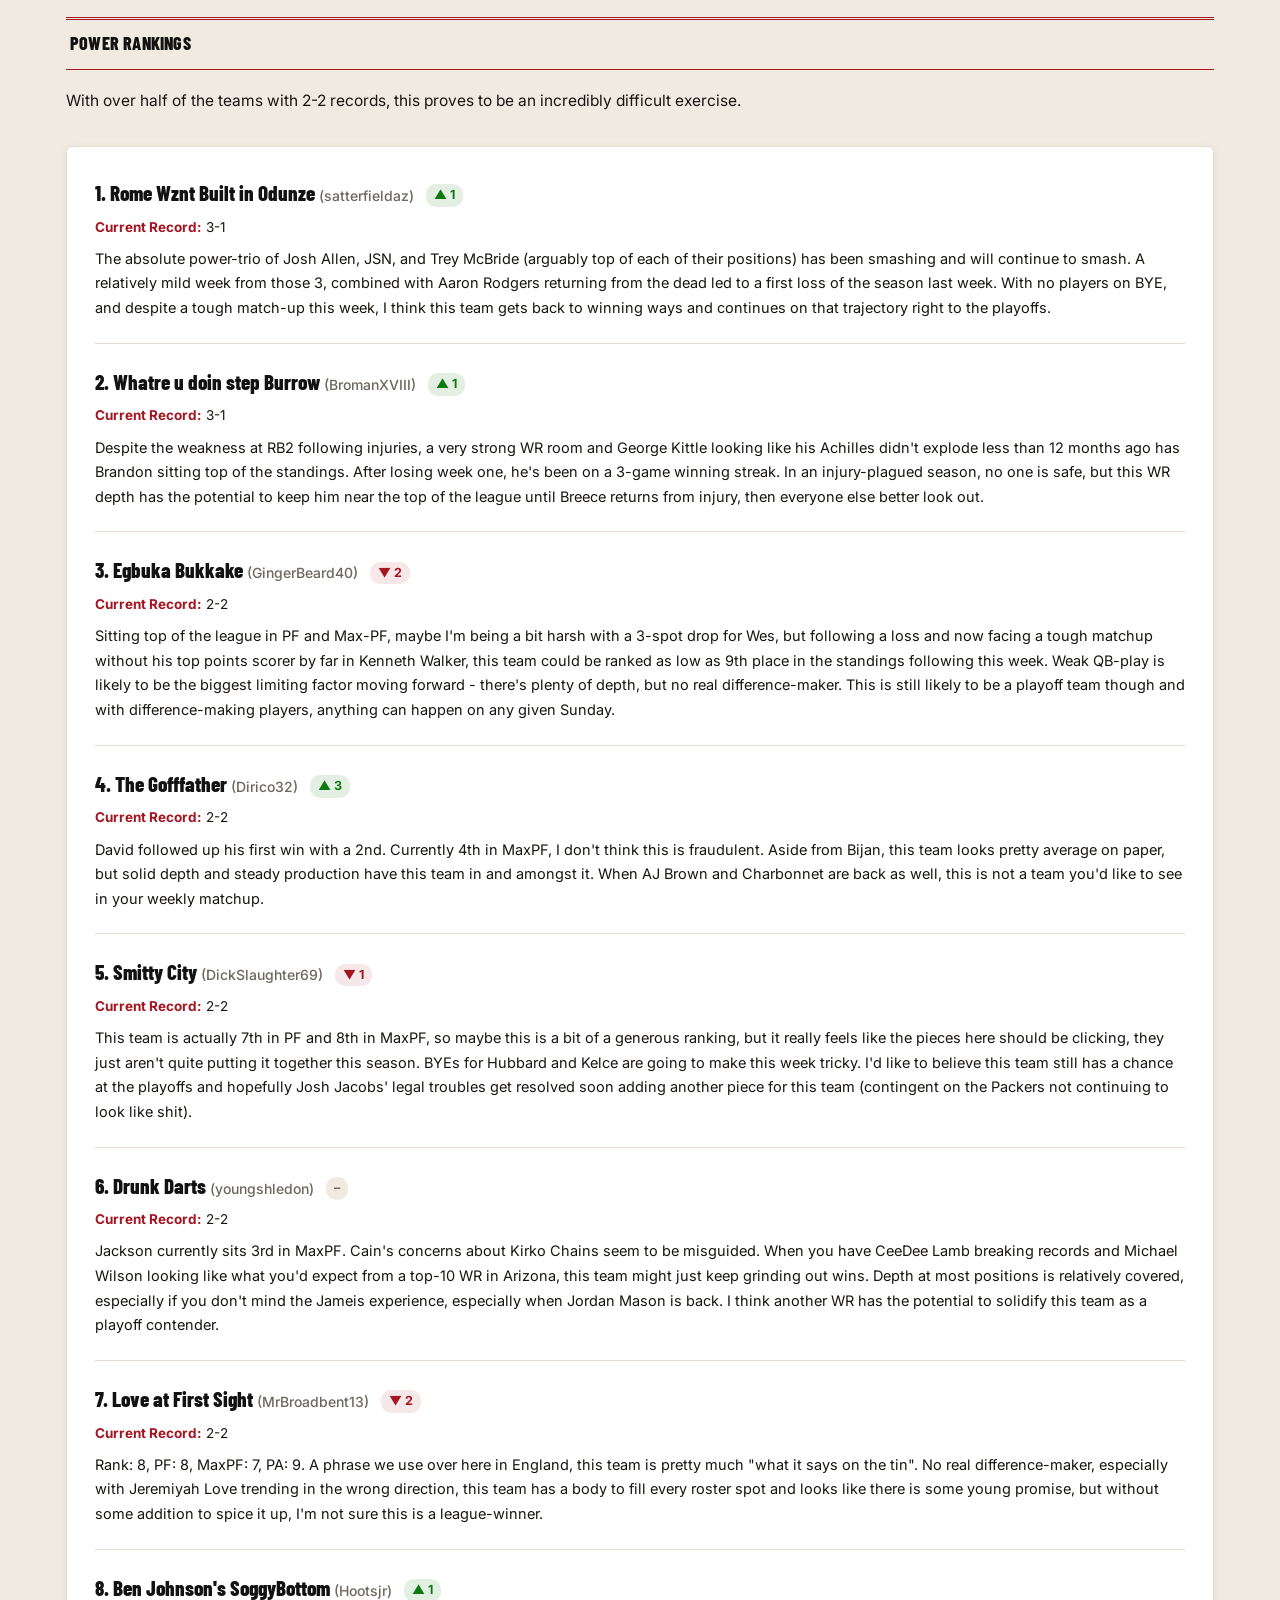
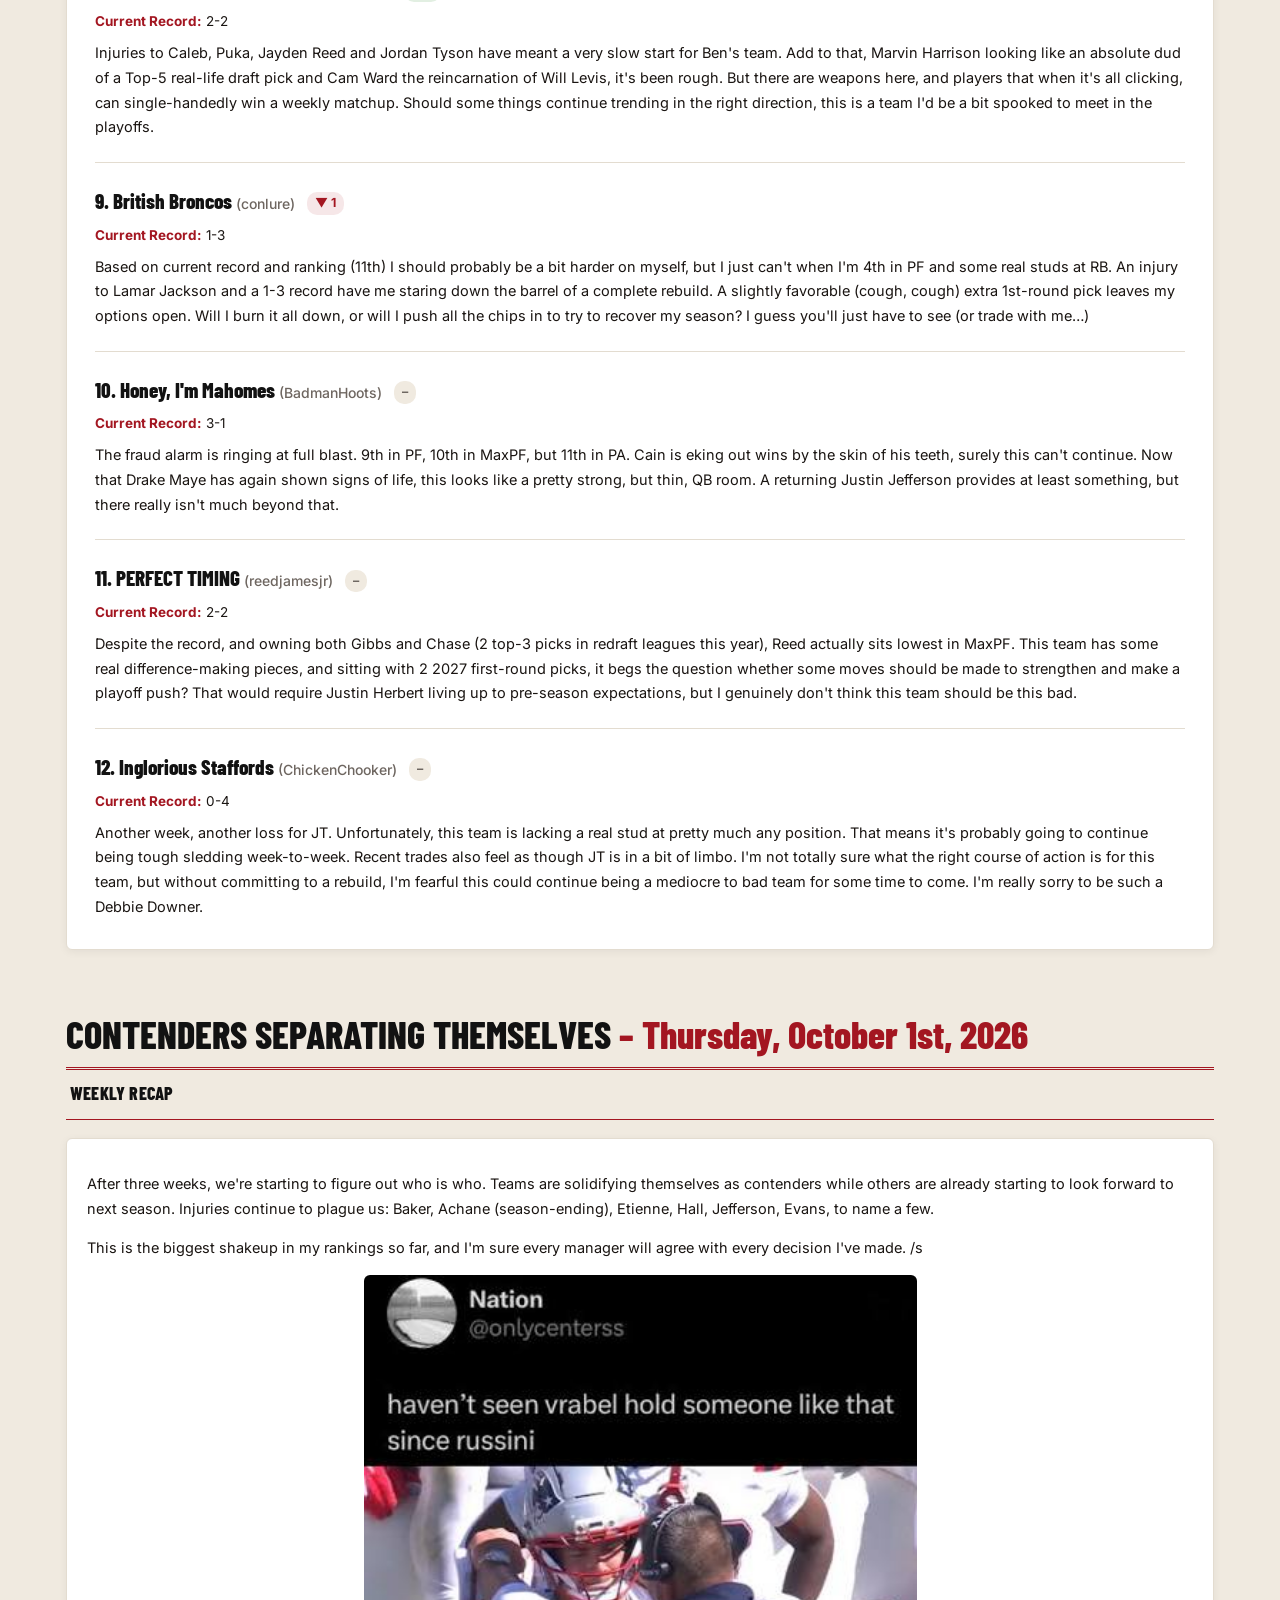
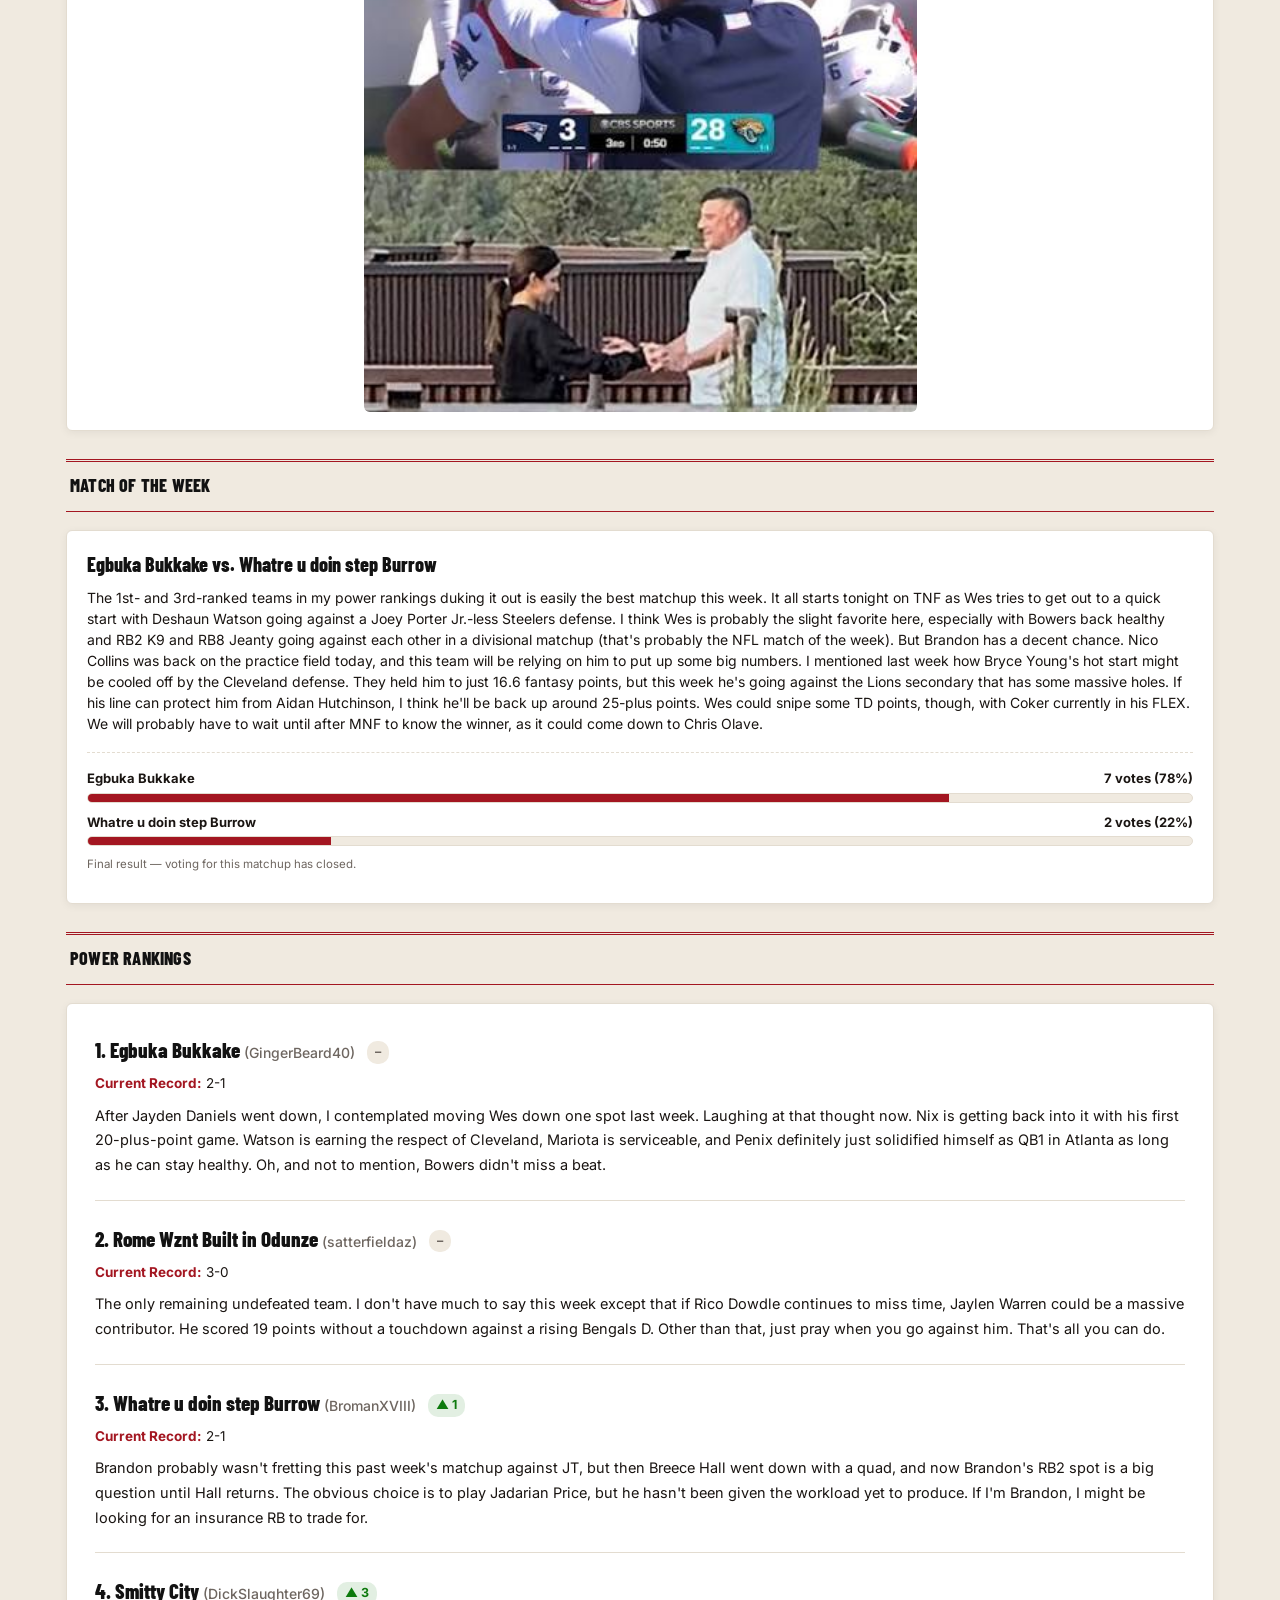
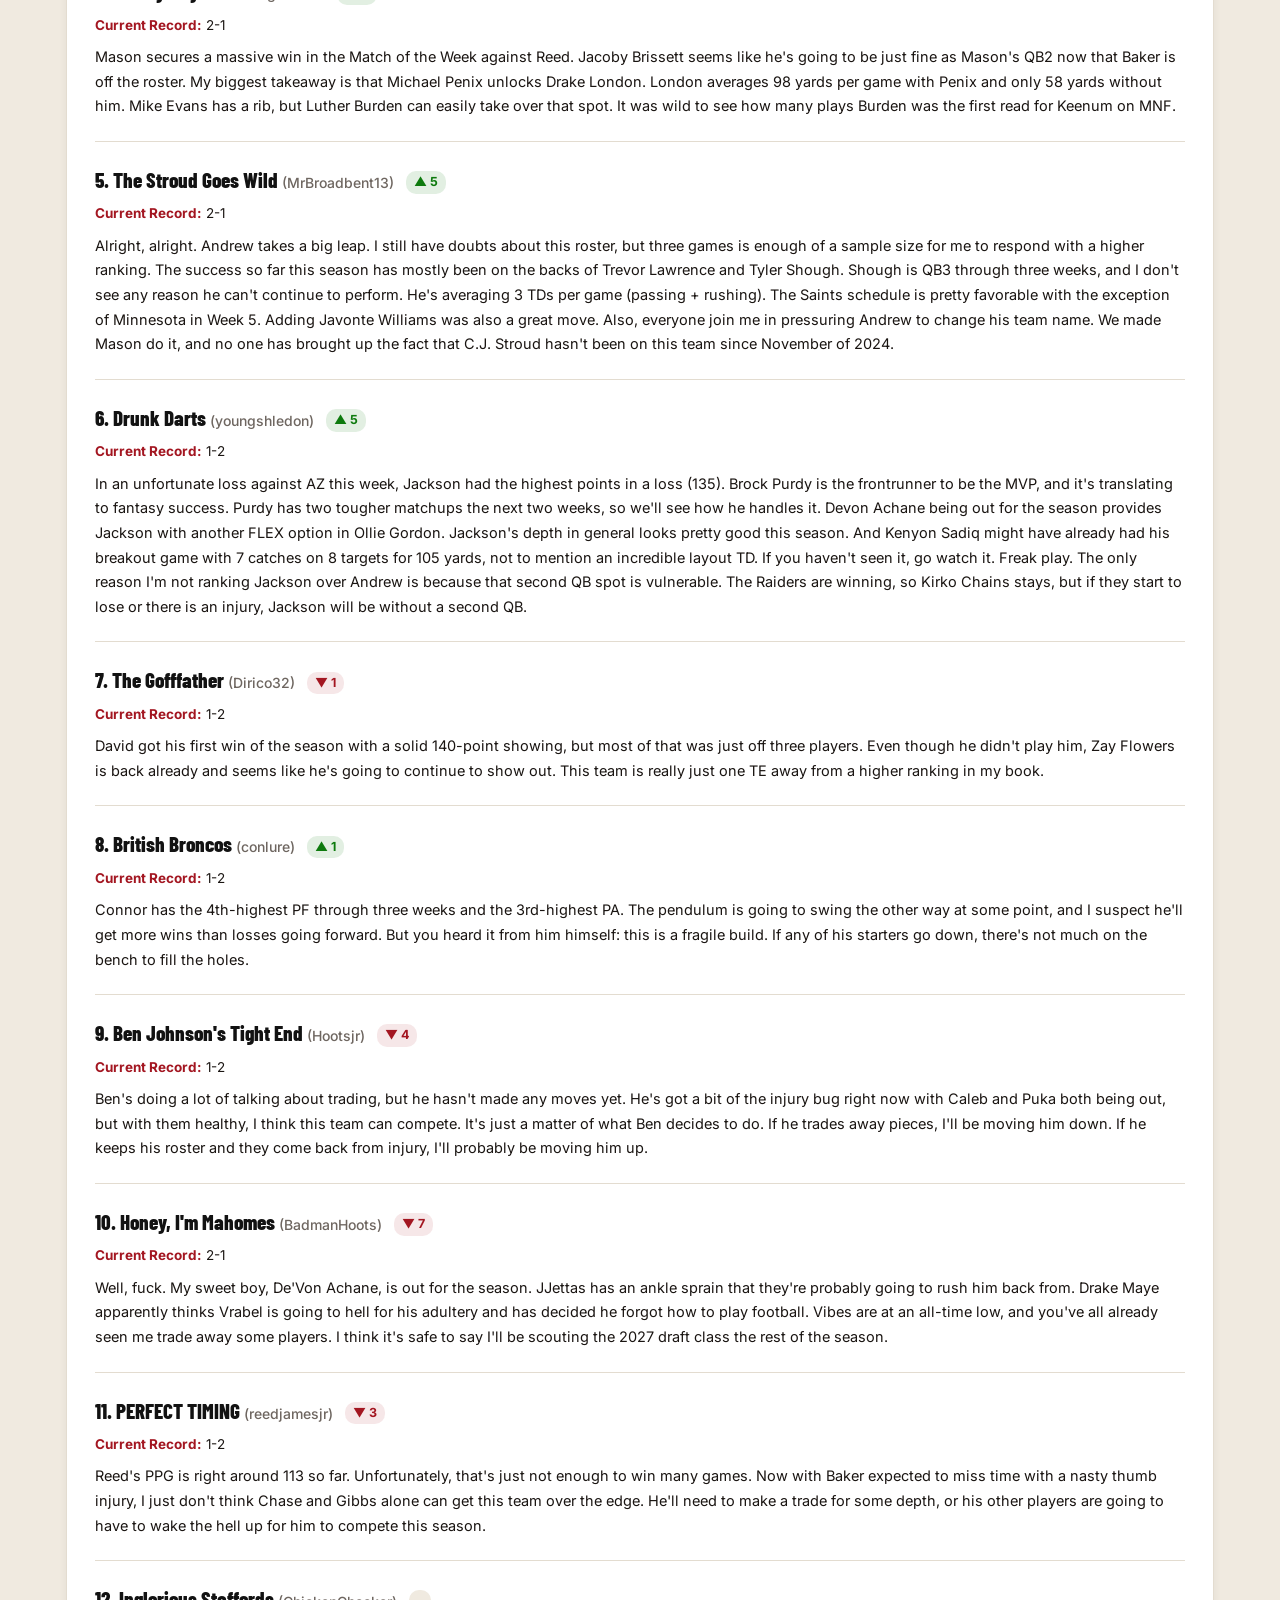
==== commit 31ec34e9: "Add Oct 22 Crime Report, freeze poll, mobile banner fix" ====
--- a/crime-report.html
+++ b/crime-report.html
@@ -24,6 +24,17 @@
 <footer id="site-footer" class="site-footer"></footer>
 
 <script src="js/main.js"></script>
+<!-- Embedded tweets: X's script turns any <blockquote class="twitter-tweet"> into a live tweet card.
+     Tweets are rendered after the issues load, so loadTweets() is called both when the script
+     finishes loading and after the issues render (whichever happens last does the work). -->
+<script>
+window.loadTweets = function () {
+  if (window.twttr && window.twttr.widgets) {
+    window.twttr.widgets.load(document.getElementById("issue-list"));
+  }
+};
+</script>
+<script async src="https://platform.twitter.com/widgets.js" charset="utf-8" onload="window.loadTweets()"></script>
 <script>
 initChrome("crime-report.html");
 
@@ -168,6 +179,7 @@
   }).join("");
 
   initVoting();
+  window.loadTweets();
 })();
 
 // ---- Match of the Week voting ----
--- a/css/style.css
+++ b/css/style.css
@@ -262,6 +262,25 @@
   font-weight: 700;
 }
 
+/* Phones: keep the banners side by side in one row (shrink instead of stacking) */
+@media (max-width: 600px) {
+  .pennant-row {
+    flex-wrap: nowrap;
+    gap: 10px;
+    padding: 20px 10px 18px;
+  }
+  .pennant {
+    width: auto;
+    flex: 1 1 0;
+    min-width: 0;
+    max-width: 140px;
+  }
+  .pennant .flag { padding: 14px 6px 13px; }
+  .pennant .year { font-size: 19px; }
+  .pennant .team { font-size: 11px; margin: 6px 0 2px; overflow-wrap: anywhere; }
+  .pennant .manager, .pennant .record { font-size: 10.5px; overflow-wrap: anywhere; }
+}
+
 /* ---------- League at a Glance: two-column ---------- */
 
 .glance-cols { display: grid; grid-template-columns: 1fr 1fr; gap: 16px; }
@@ -637,3 +656,7 @@
 }
 
 :focus-visible { outline: 3px solid var(--gold); outline-offset: 2px; }
+
+/* Embedded tweets: center the card (X's widget doesn't set left/right margins) */
+.tweet-embed { display: flex; justify-content: center; margin: 14px 0; }
+.tweet-embed .twitter-tweet { margin-left: auto !important; margin-right: auto !important; }
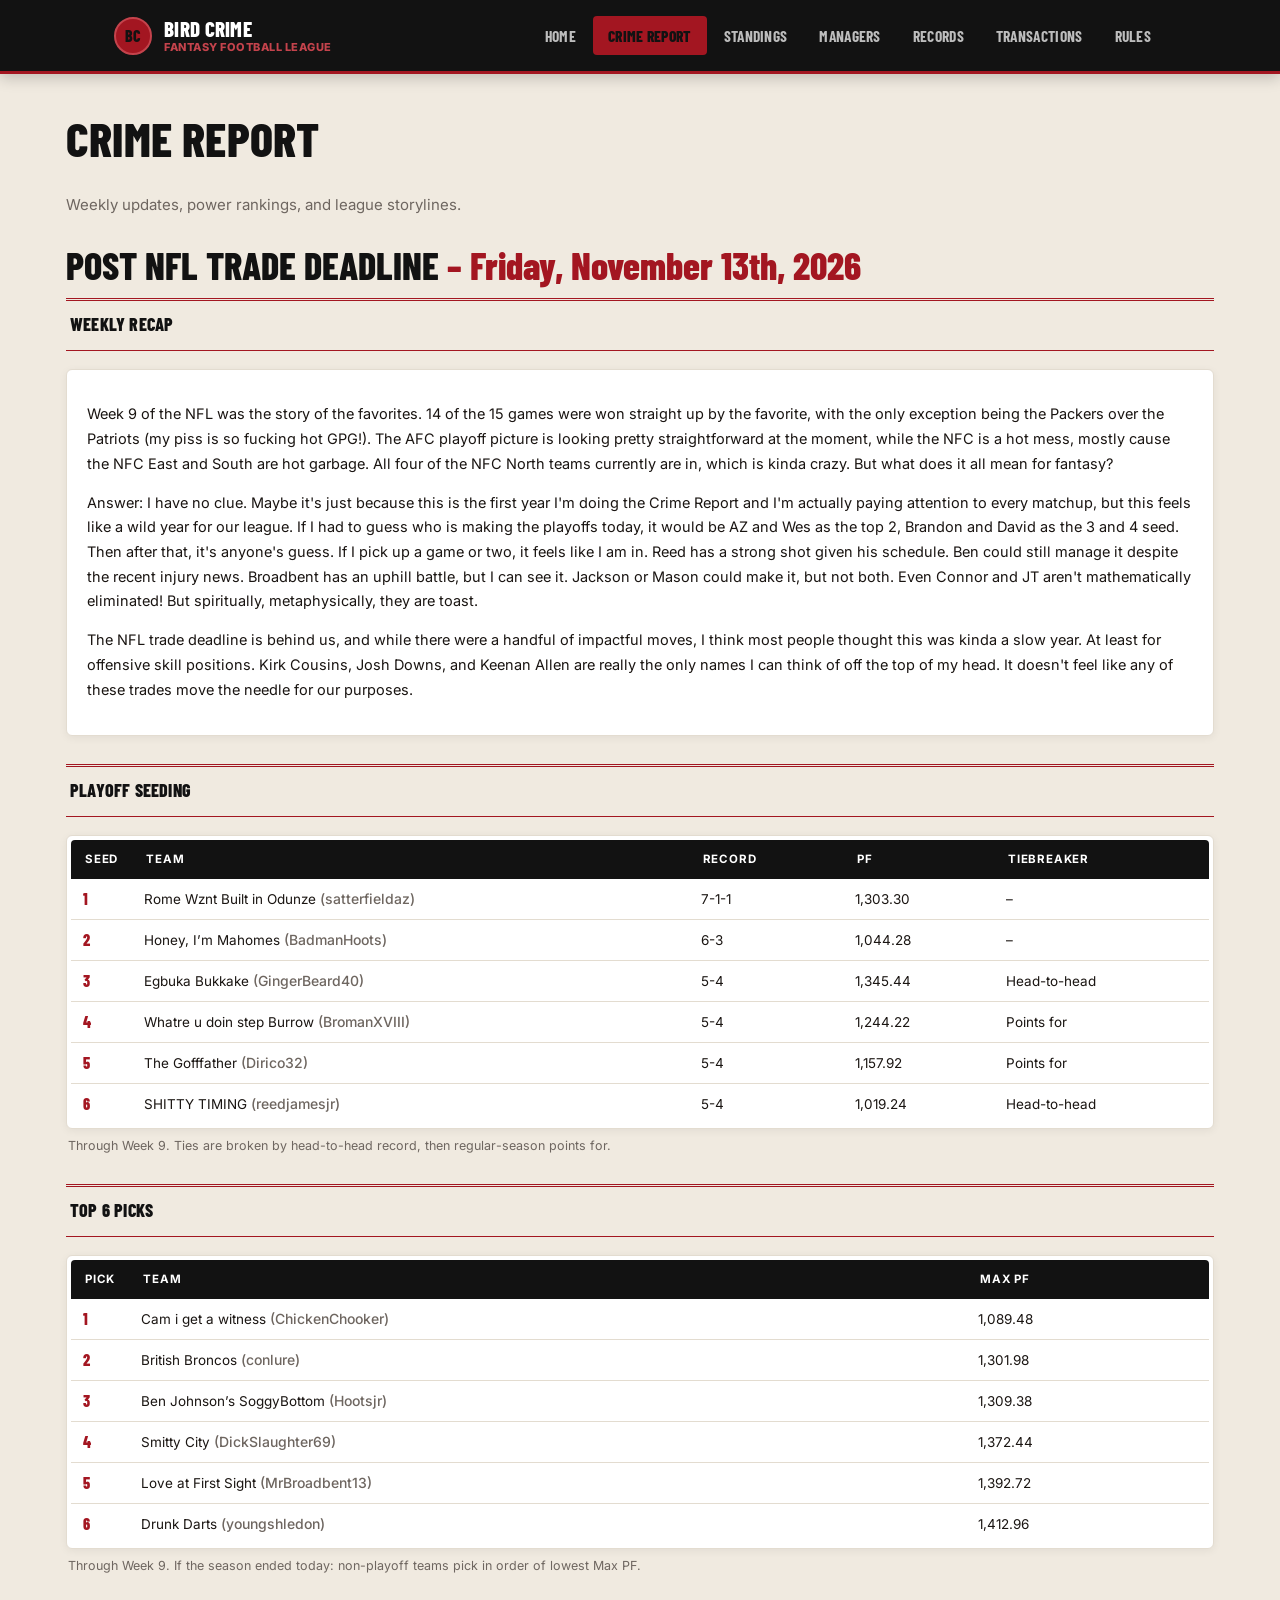
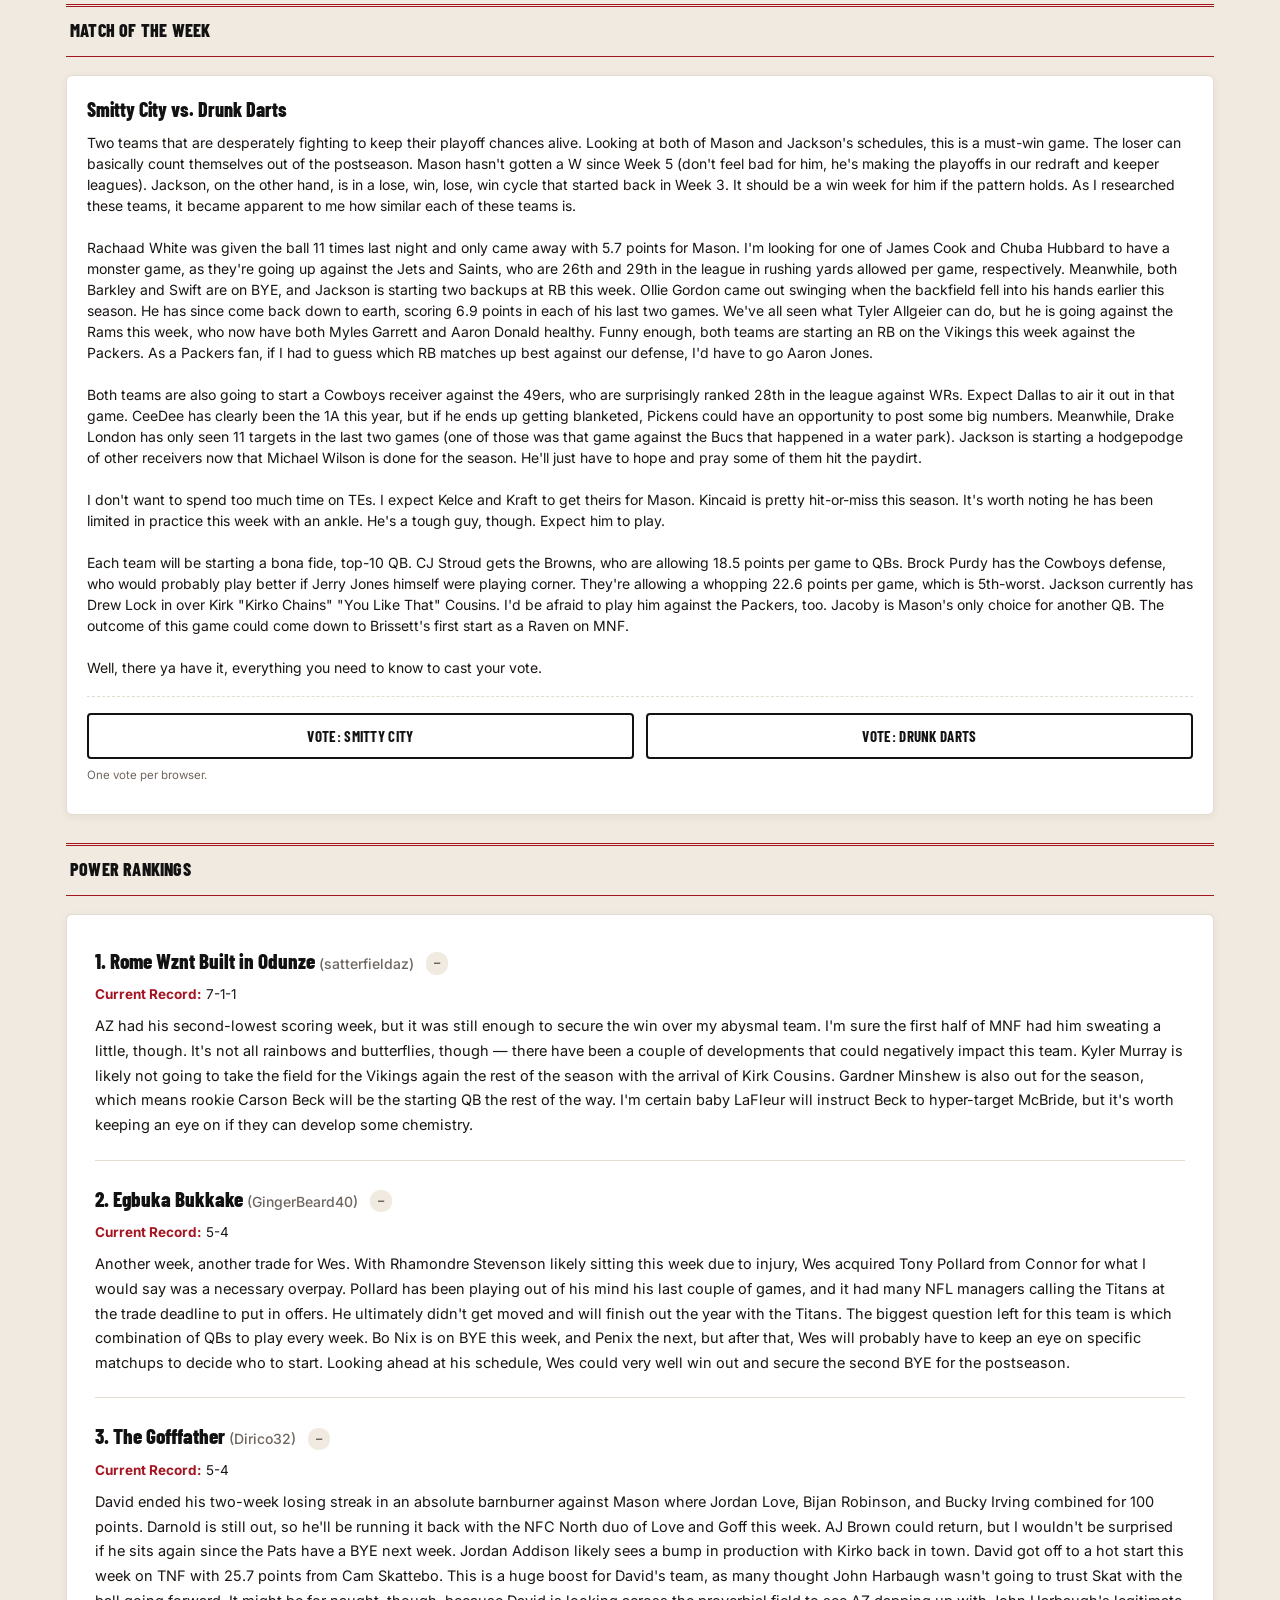
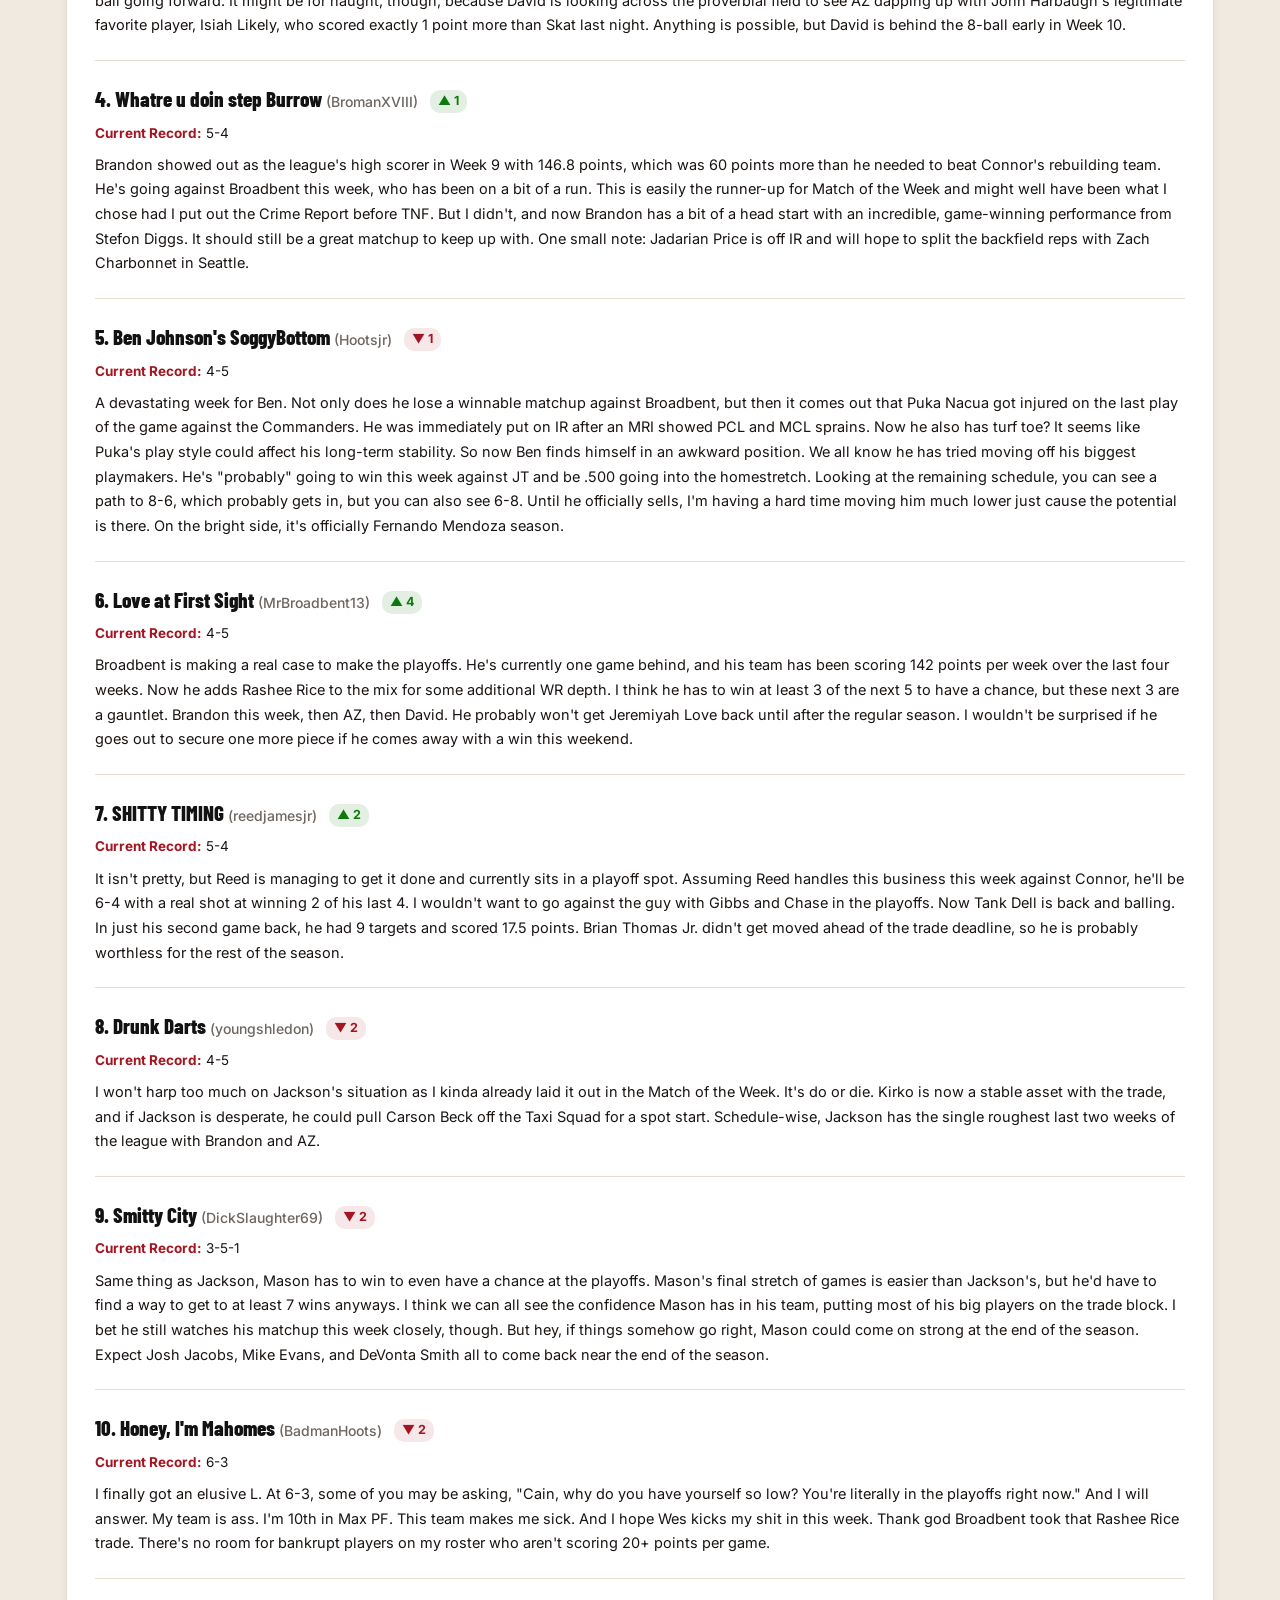
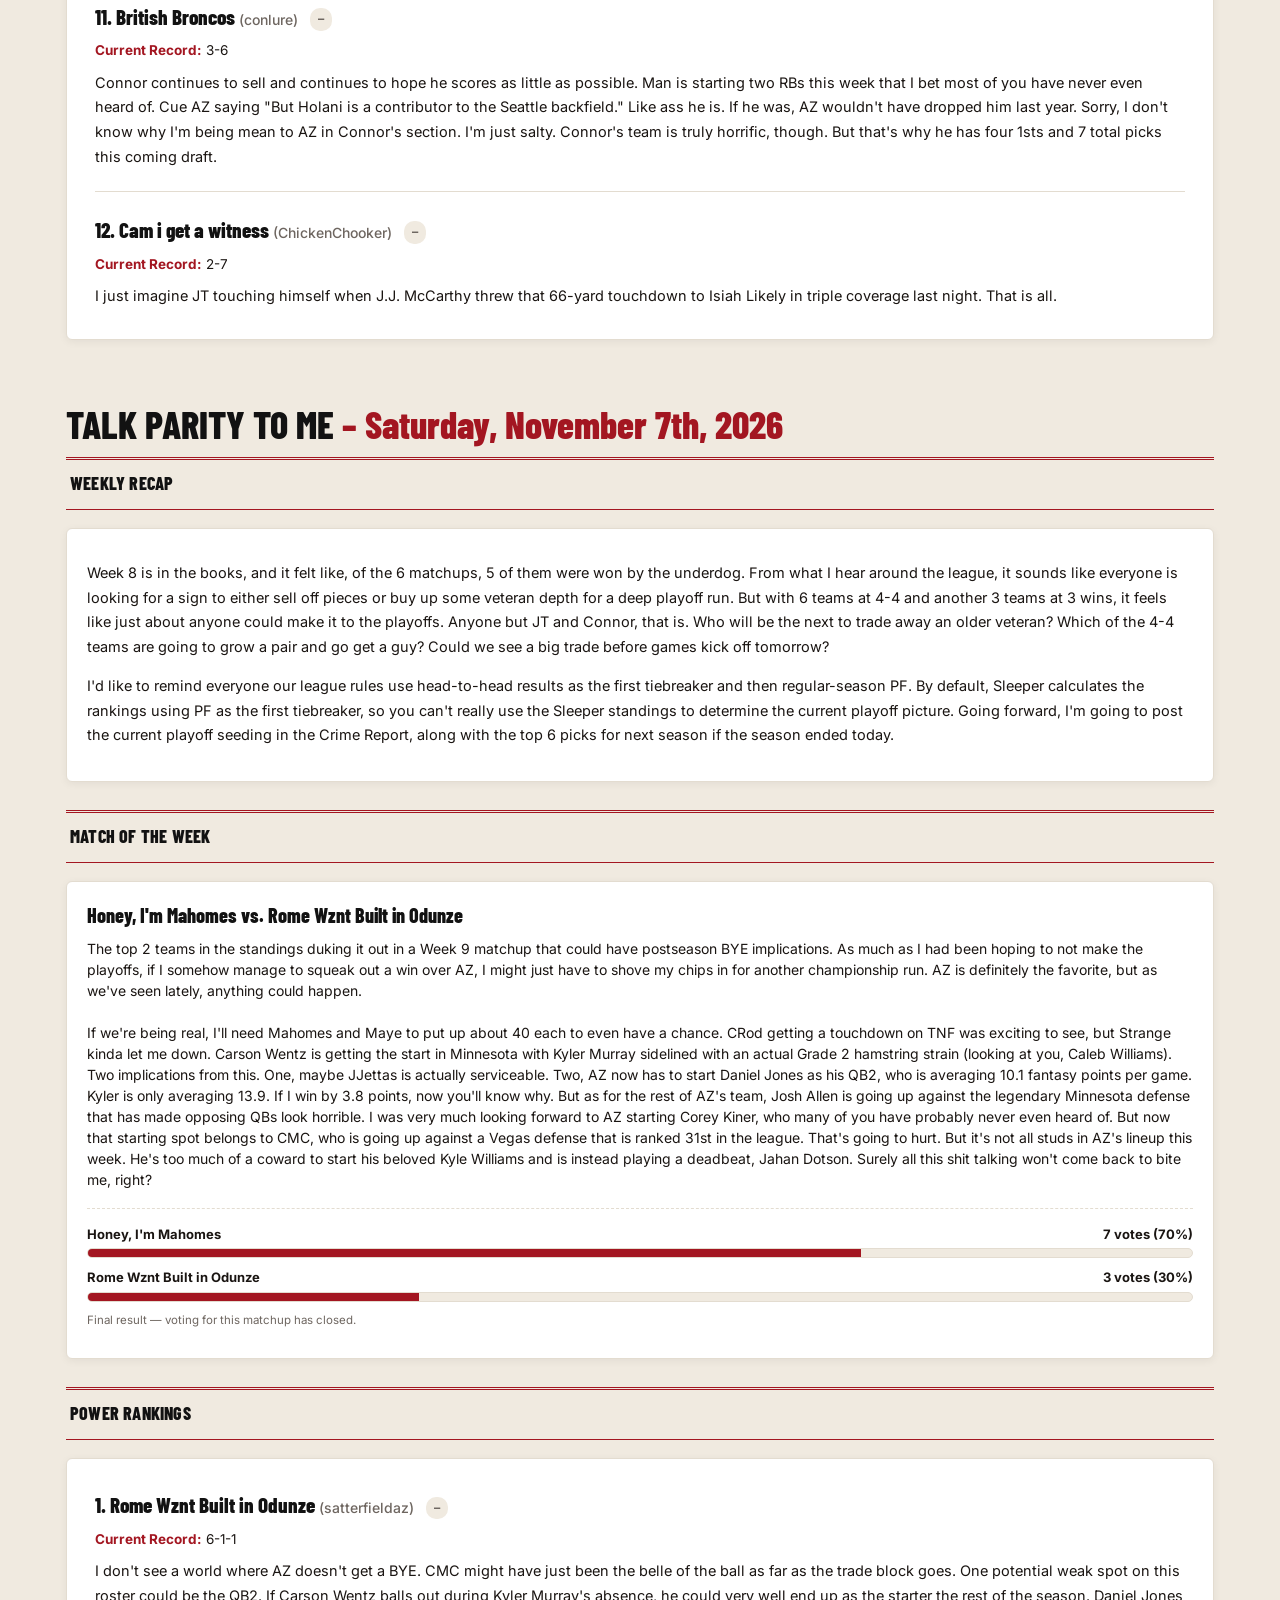
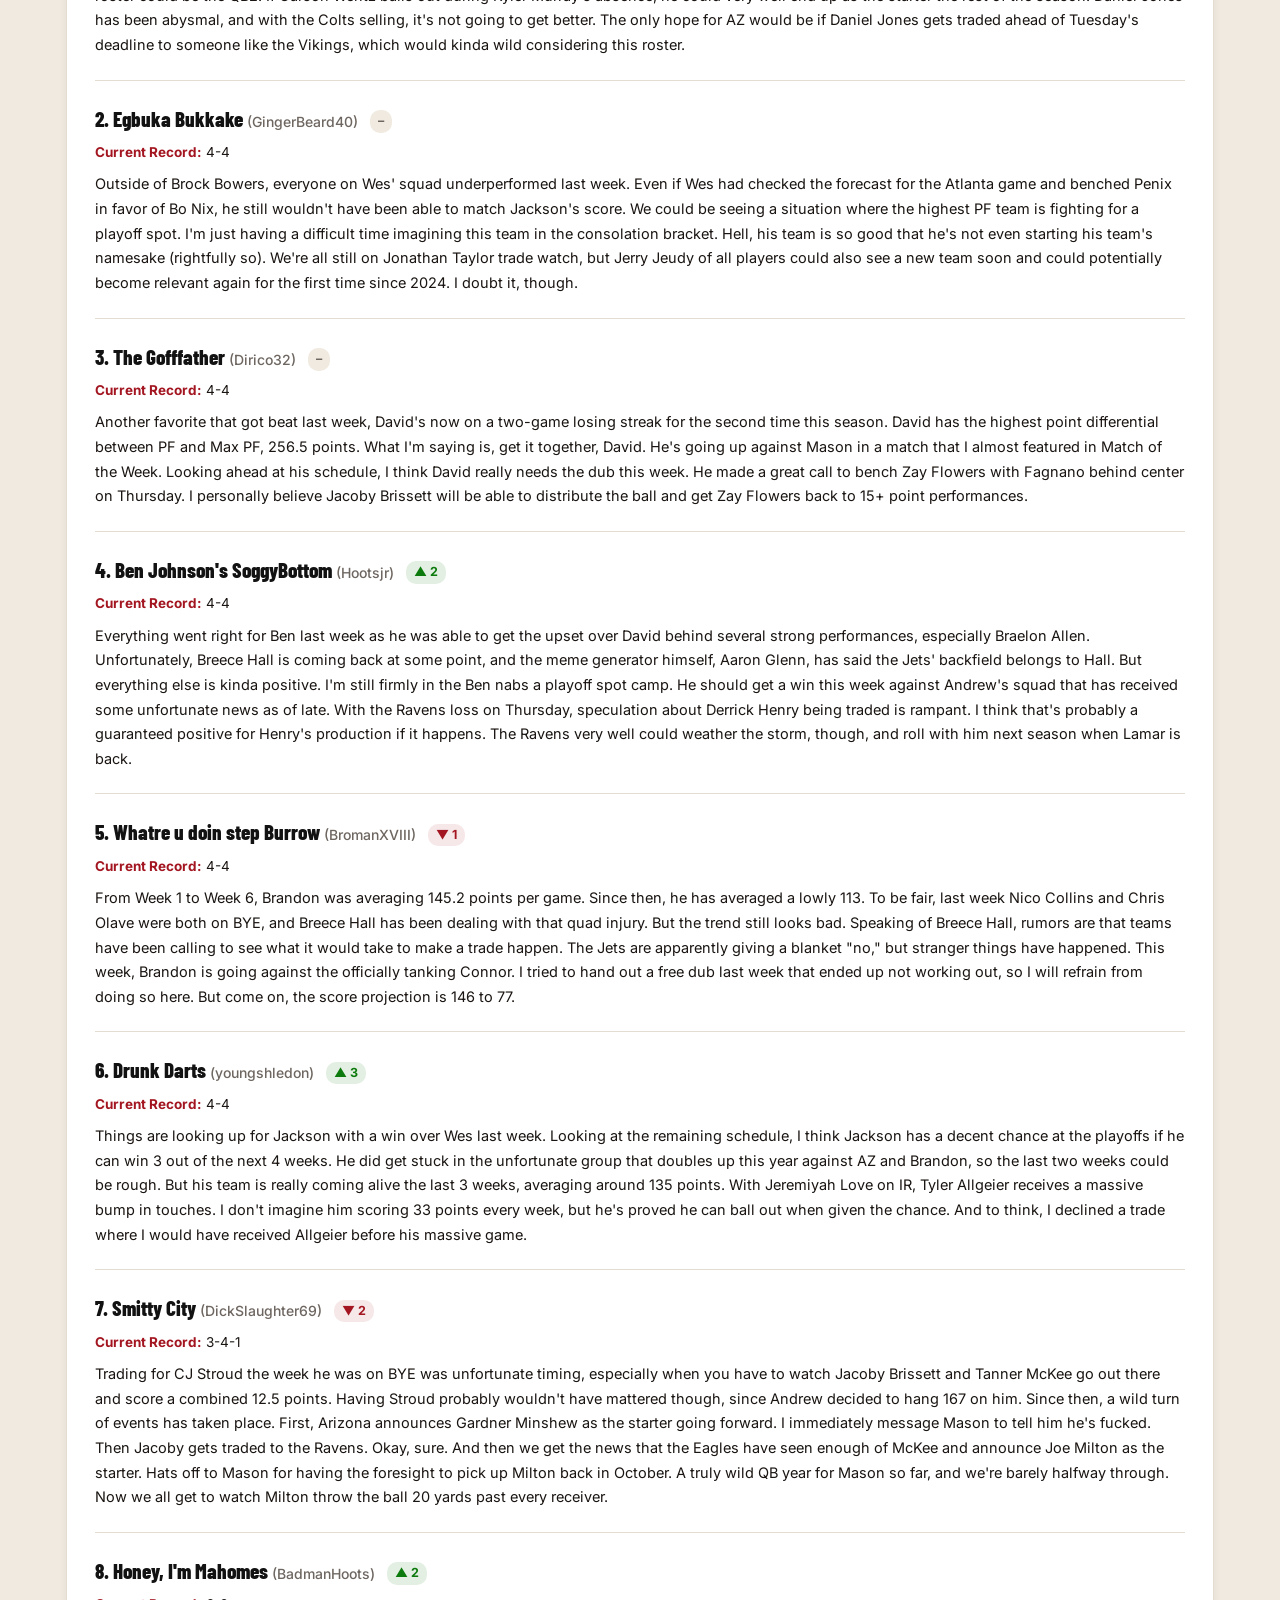
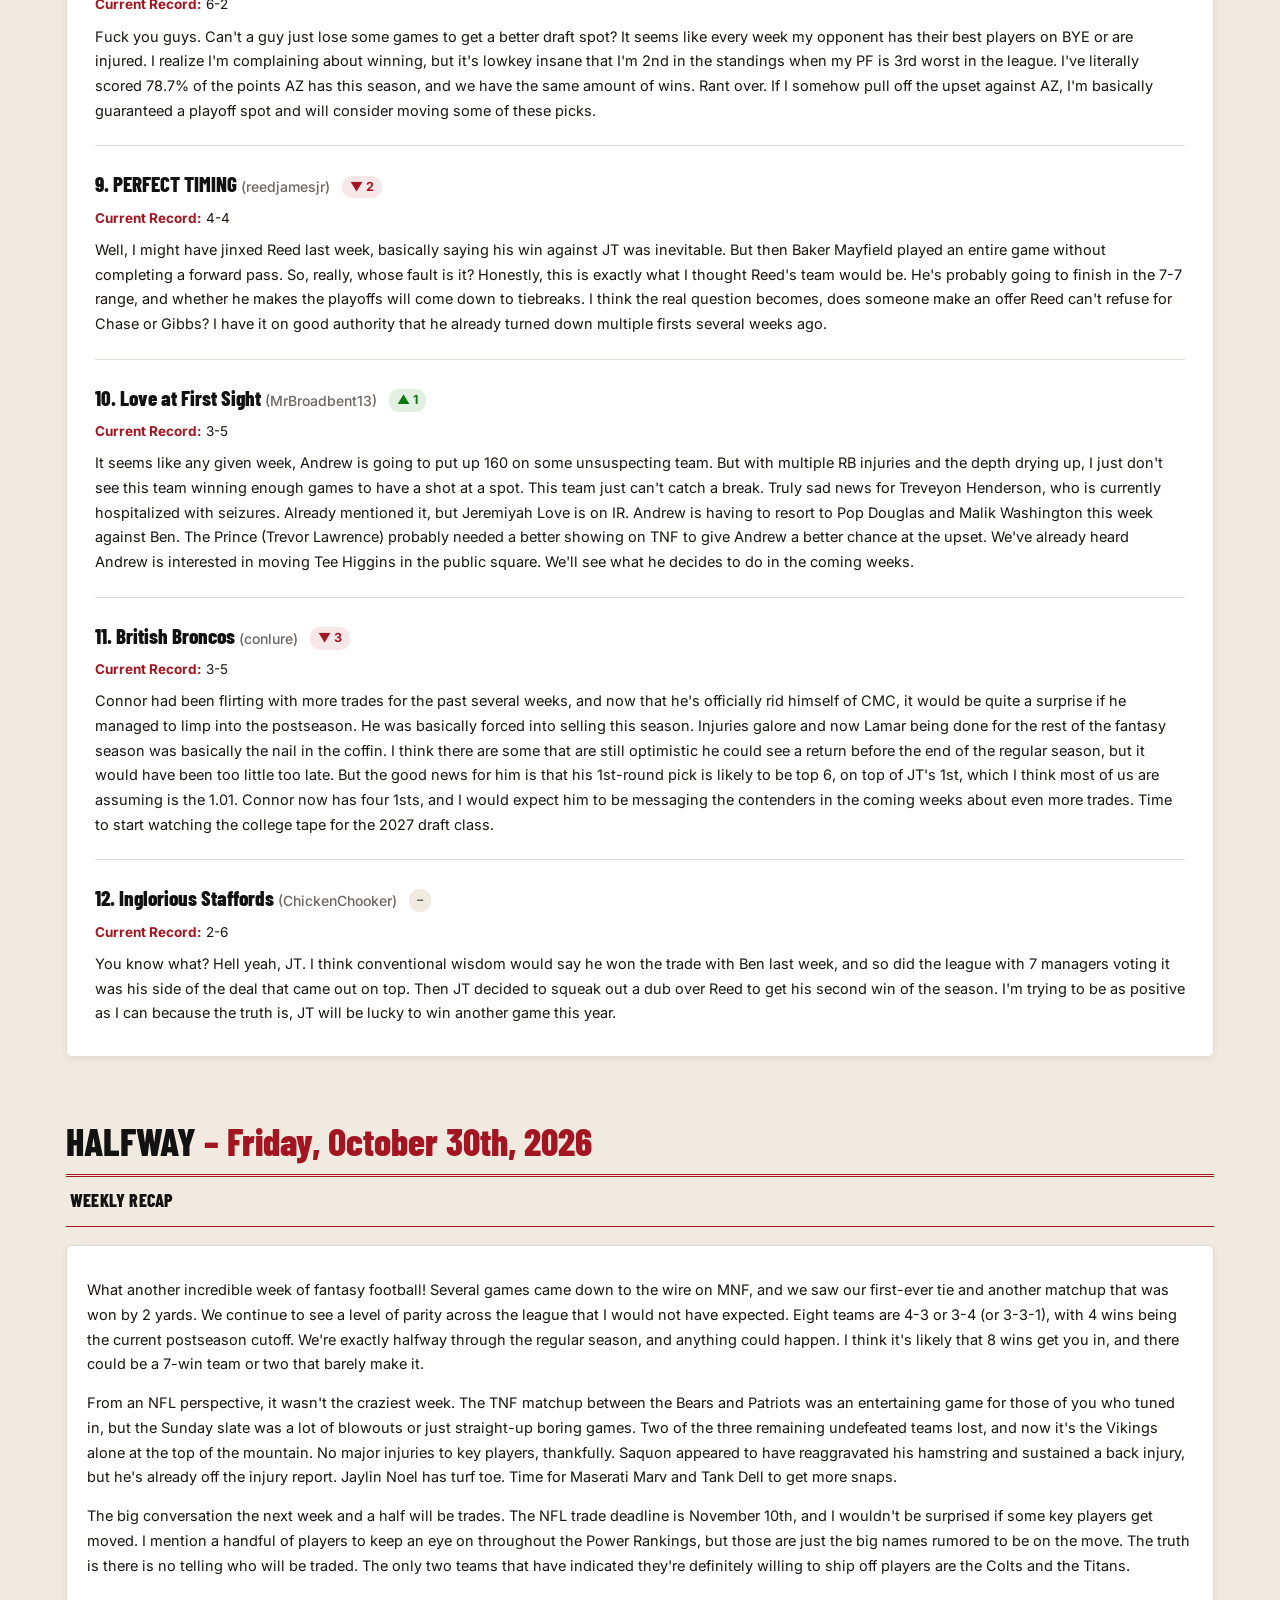
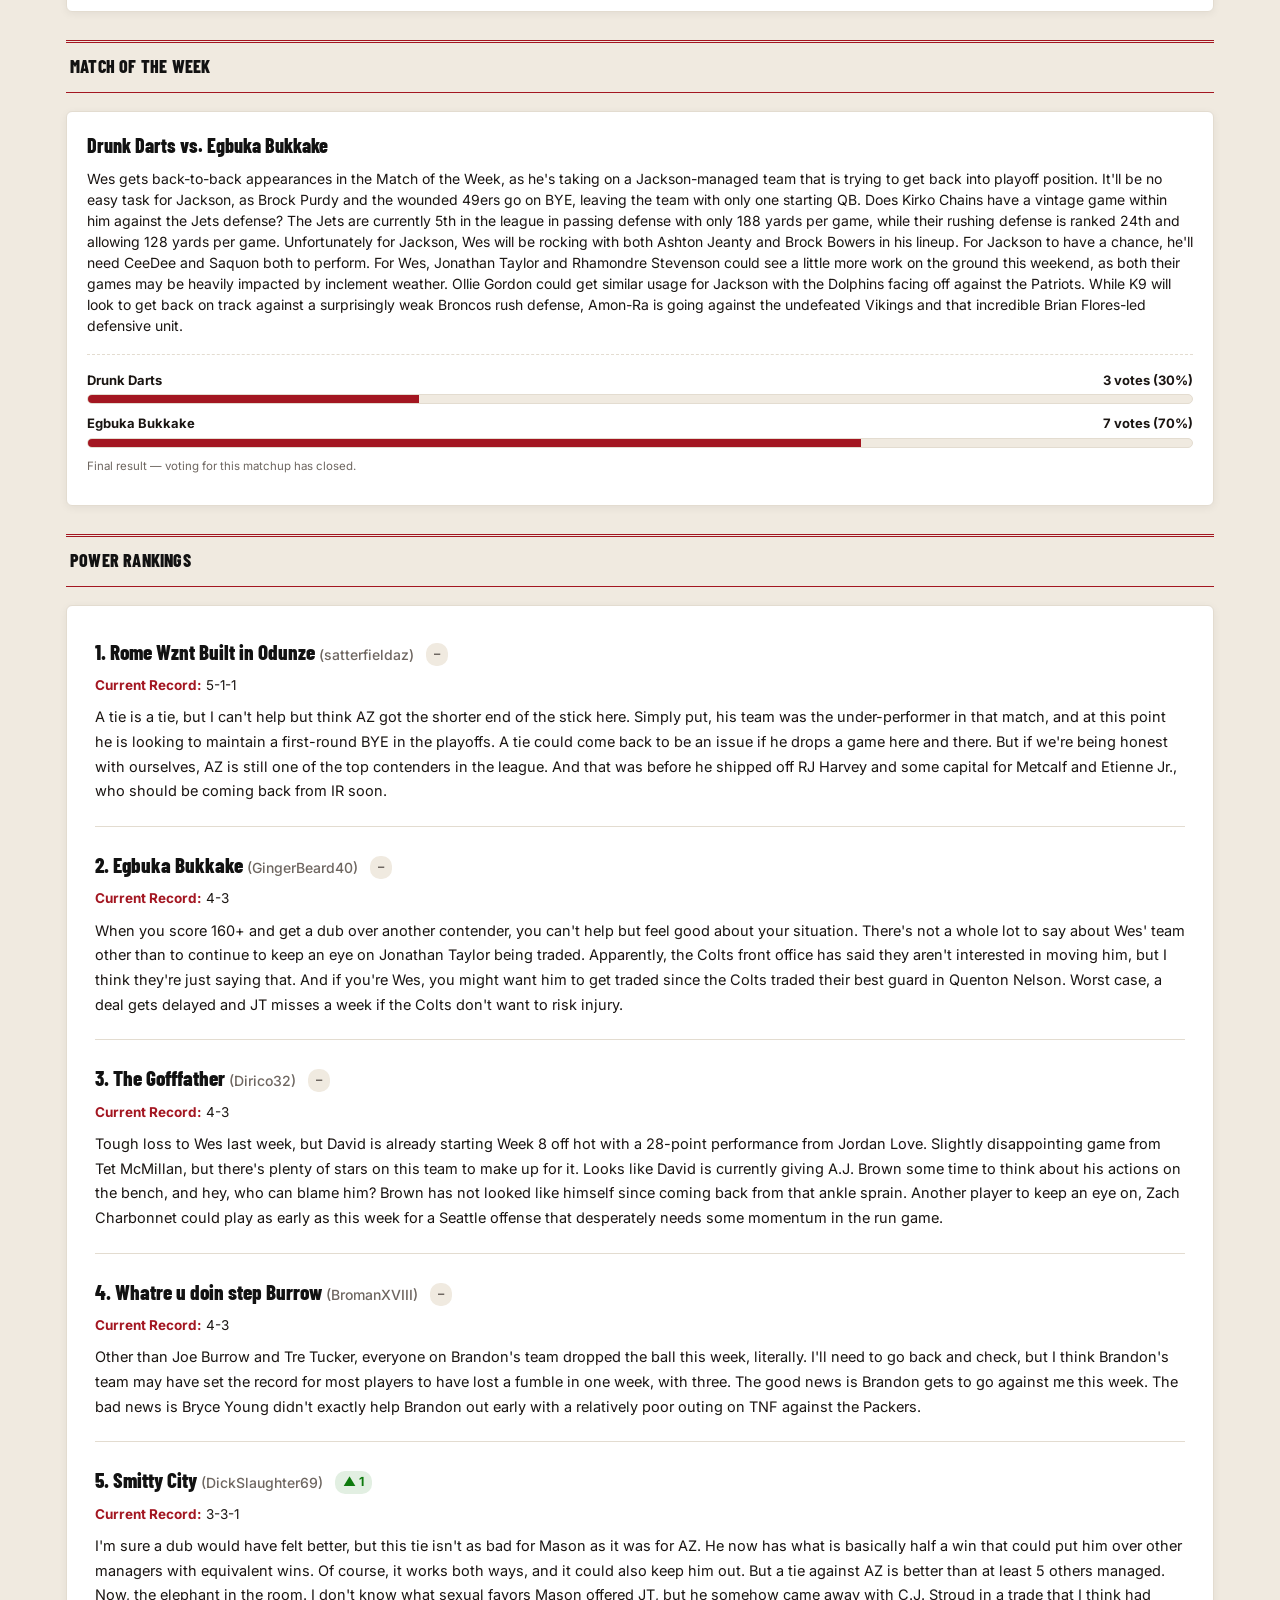
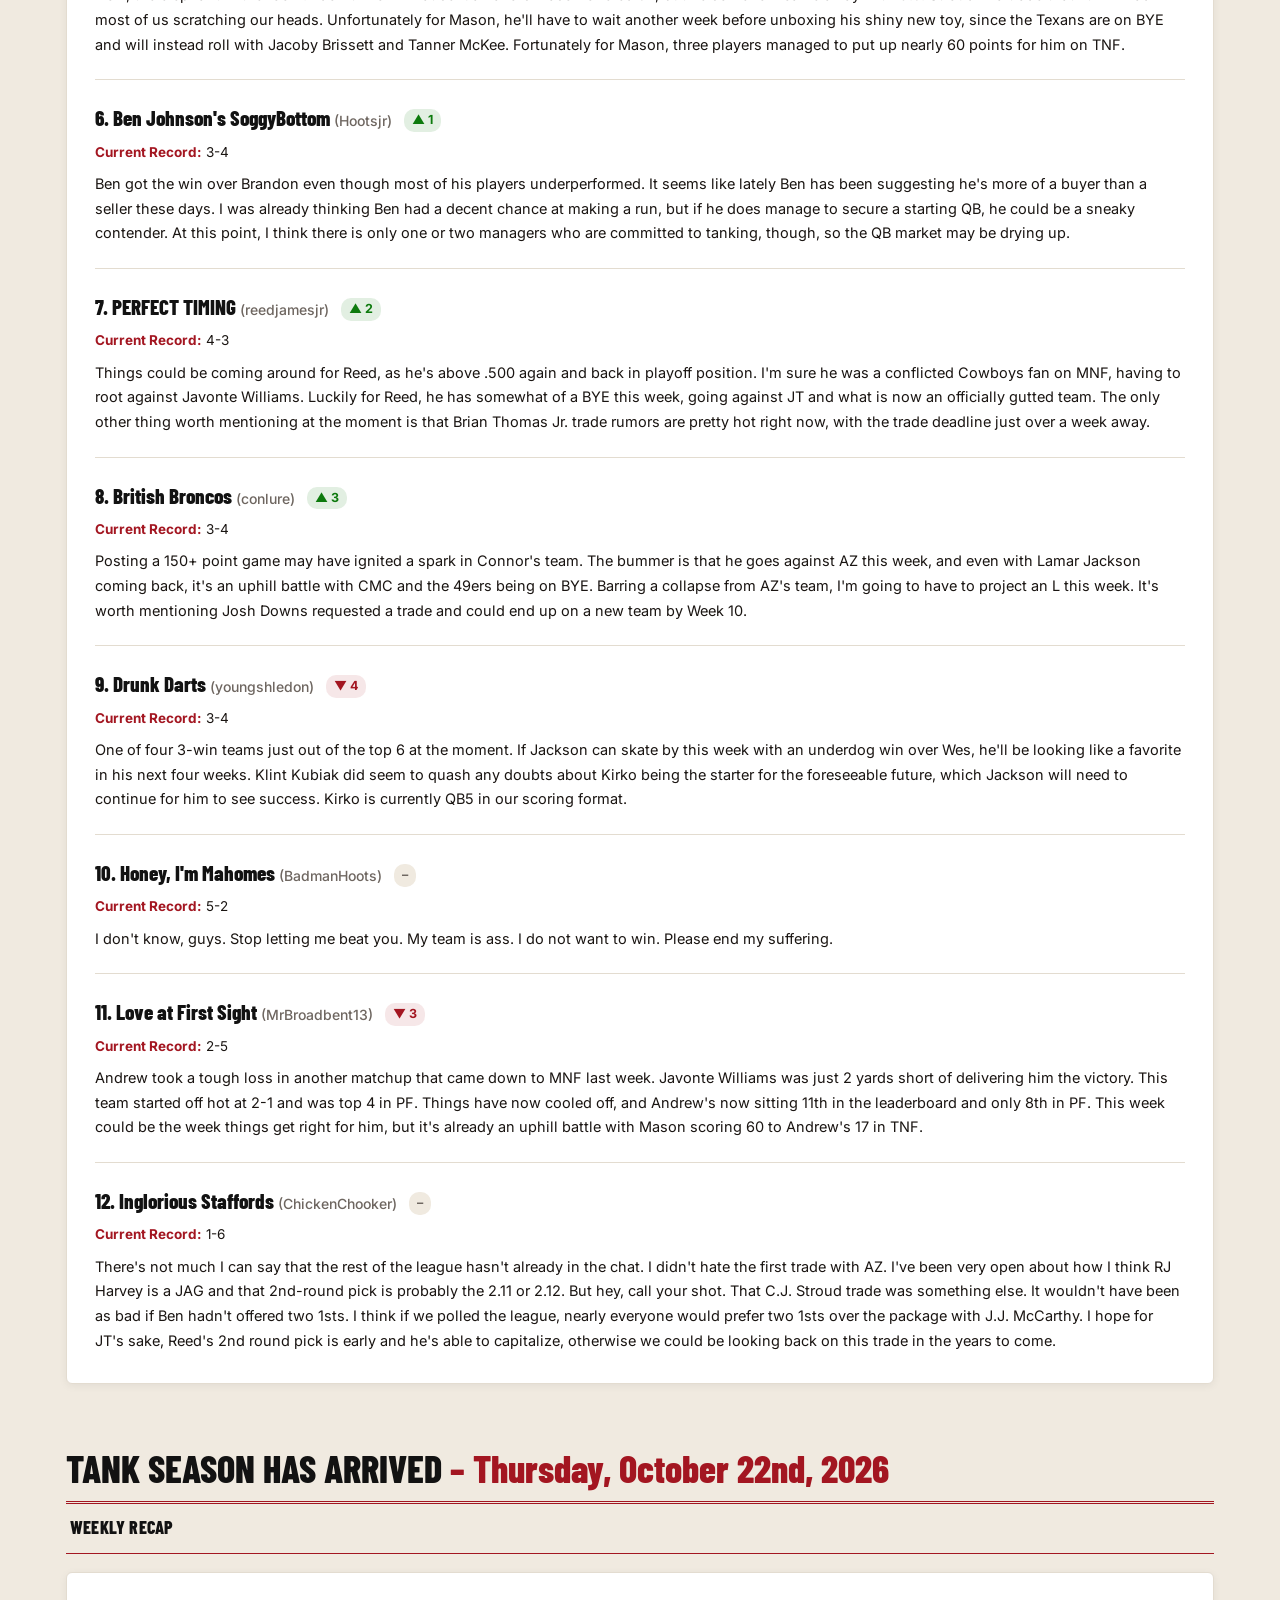
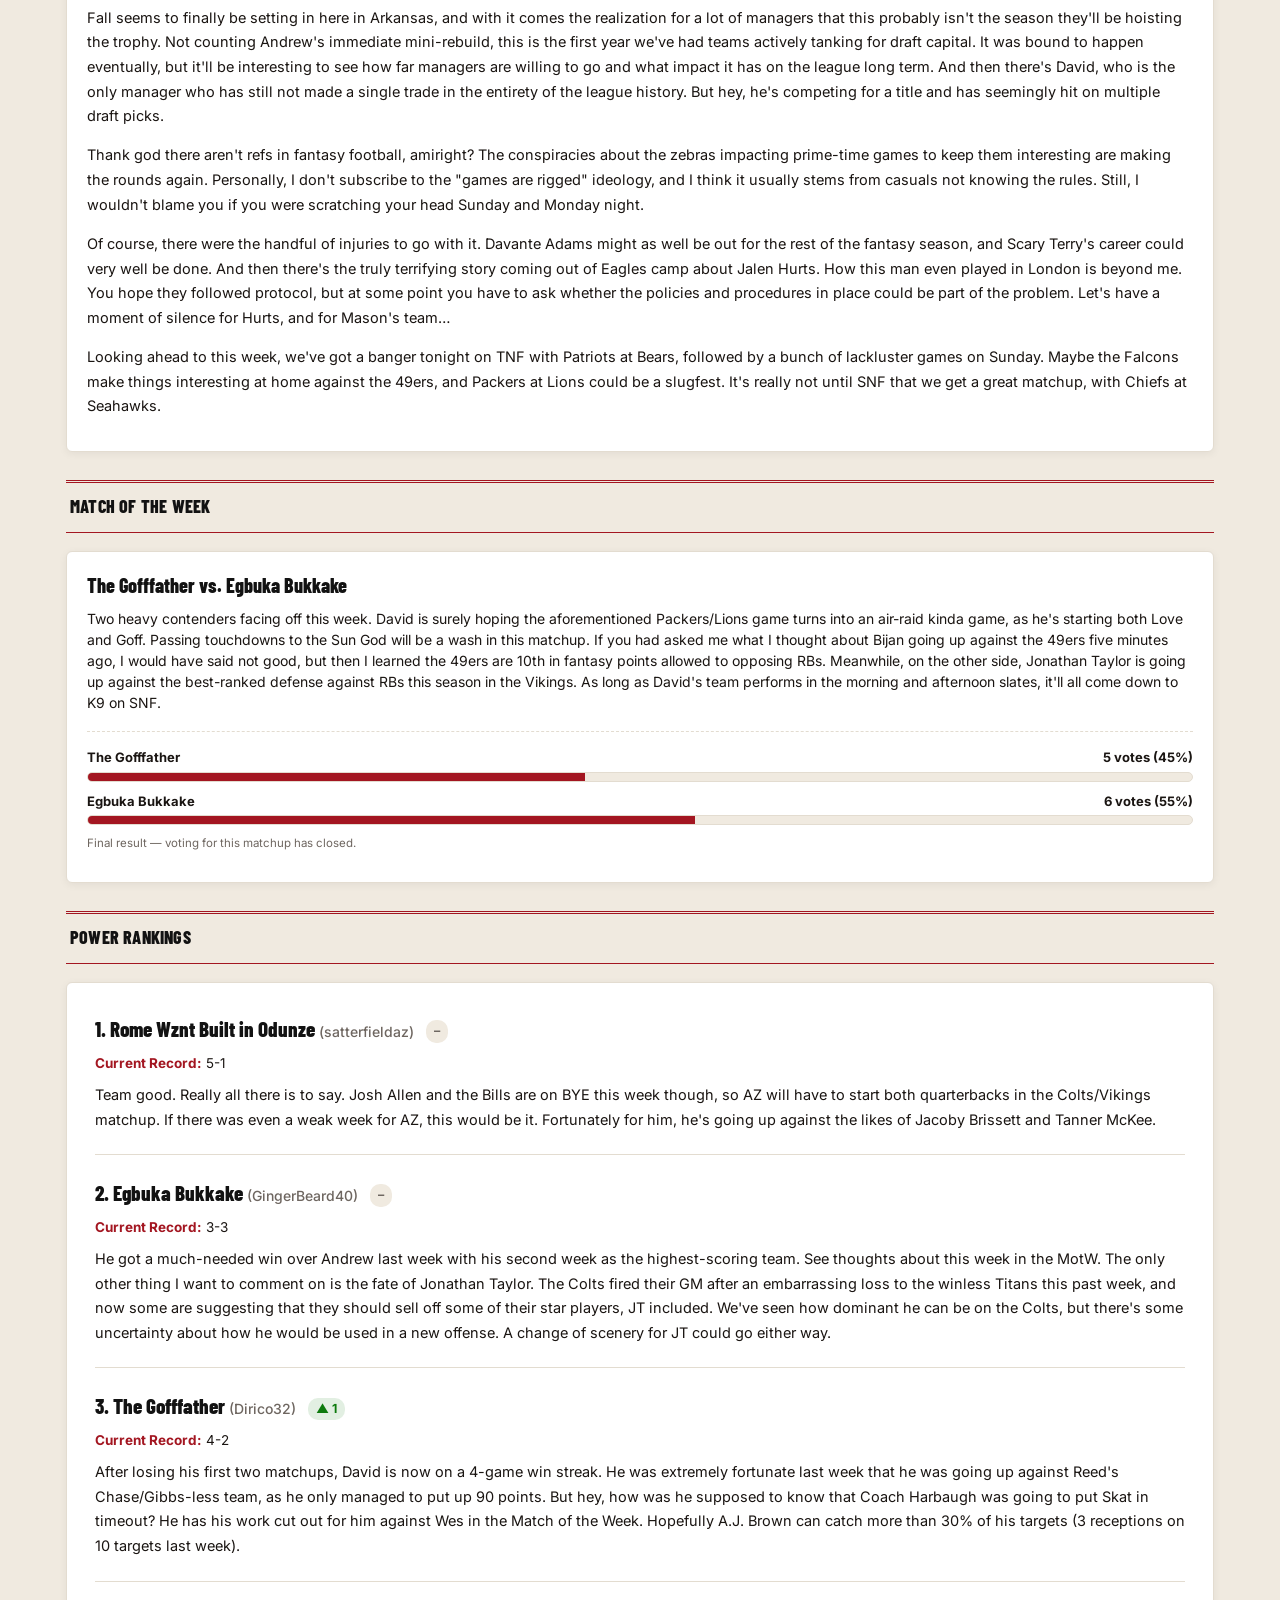
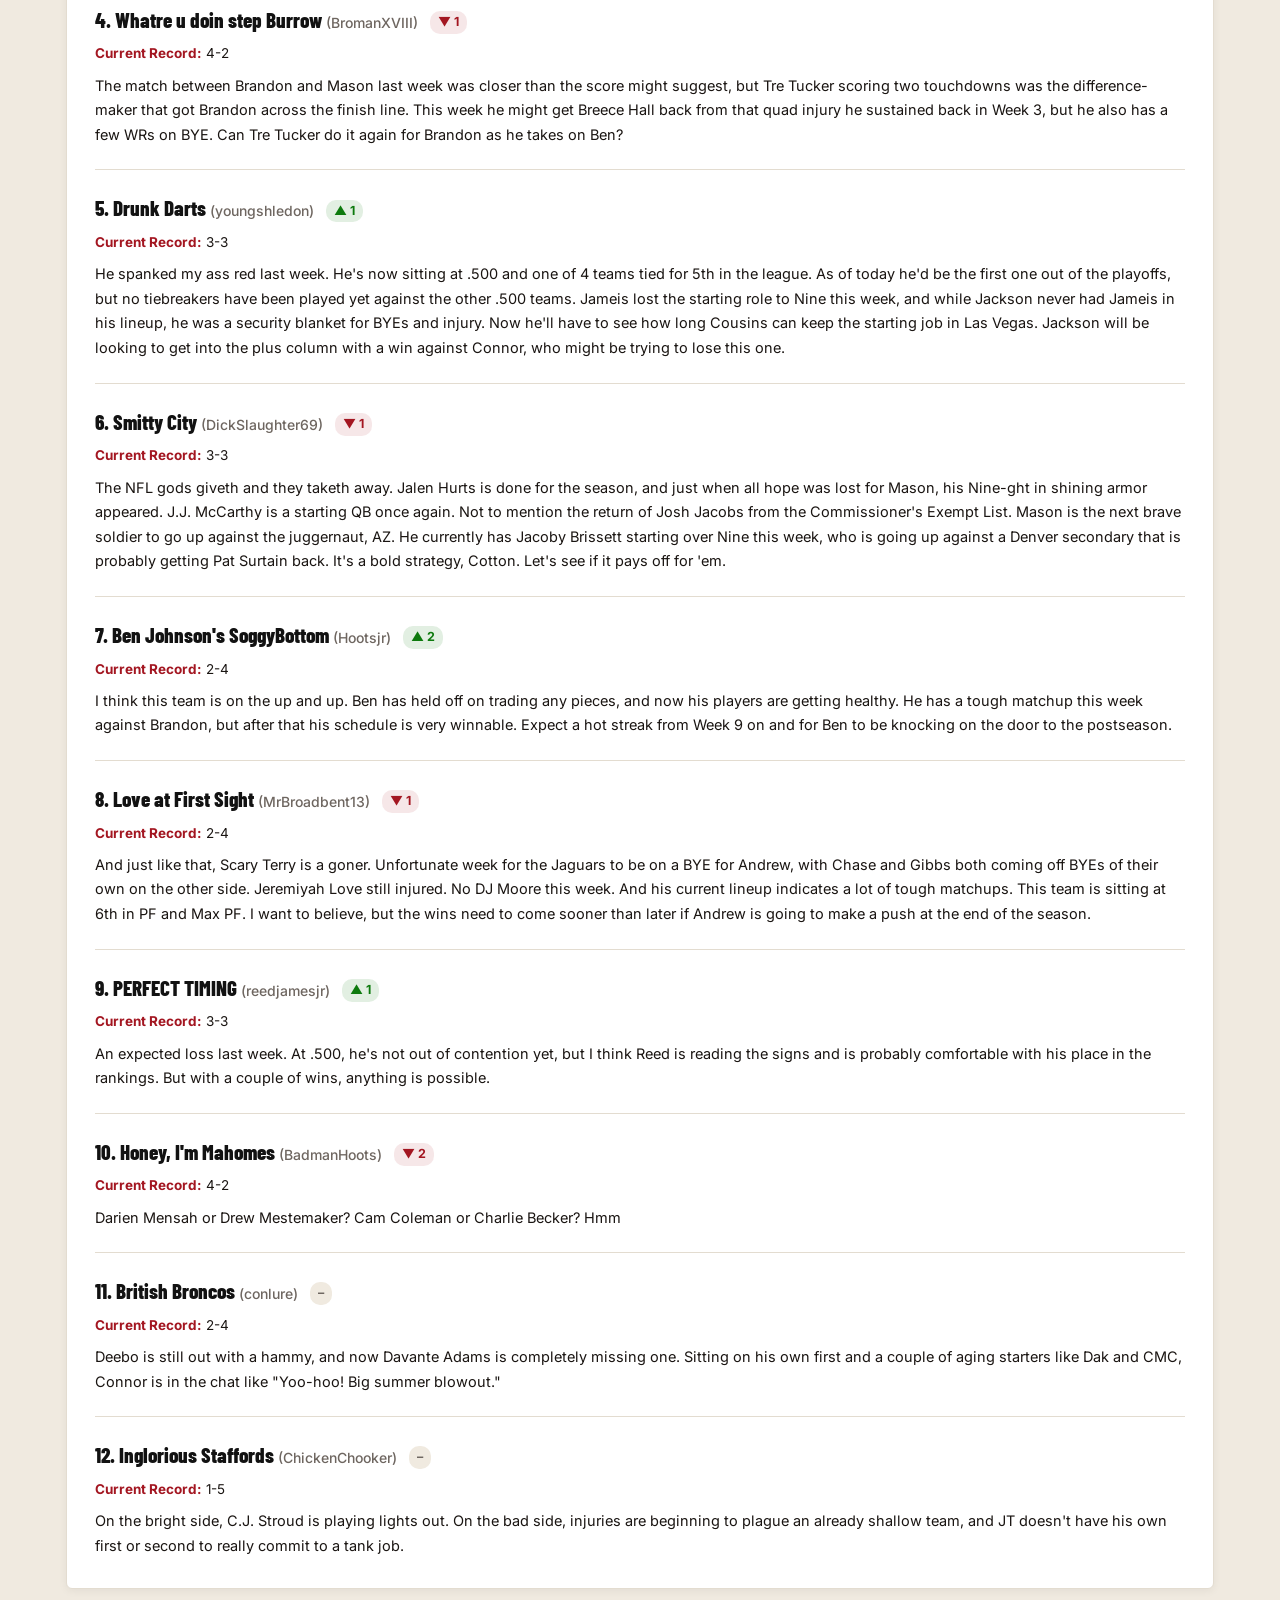
==== commit d9200601: "Add Nov 13 Crime Report, freeze poll" ====
--- a/crime-report.html
+++ b/crime-report.html
@@ -137,6 +137,49 @@
 
     const raceHtml = issue.race_for_101
       ? section("Race for 1.01", `<div class="card report-body-text">${issue.race_for_101}</div>`)
+      : "";
+
+    // Snapshot tables (filled in by build_playoff_picture.py; skipped if absent)
+    const seedingHtml = (issue.playoff_seeding && issue.playoff_seeding.length)
+      ? section("Playoff Seeding", `
+          <div class="card table-card">
+            <table class="pp-table">
+              <thead><tr><th>Seed</th><th>Team</th><th>Record</th><th>PF</th><th>Tiebreaker</th></tr></thead>
+              <tbody>
+                ${issue.playoff_seeding.map(r => `
+                  <tr>
+                    <td class="rank">${r.seed}</td>
+                    <td>${r.team} <span class="pr-manager">(${r.manager})</span></td>
+                    <td>${r.record}</td>
+                    <td>${Number(r.points_for).toLocaleString(undefined, {minimumFractionDigits: 2, maximumFractionDigits: 2})}</td>
+                    <td>${r.tiebreak || "&ndash;"}</td>
+                  </tr>
+                `).join("")}
+              </tbody>
+            </table>
+          </div>
+          <p class="snapshot-note">${issue.snapshot_through_week ? `Through Week ${issue.snapshot_through_week}. ` : ""}Ties are broken by head-to-head record, then regular-season points for.</p>
+        `)
+      : "";
+
+    const picksHtml = (issue.top_picks && issue.top_picks.length)
+      ? section("Top 6 Picks", `
+          <div class="card table-card">
+            <table class="pp-table">
+              <thead><tr><th>Pick</th><th>Team</th><th>Max PF</th></tr></thead>
+              <tbody>
+                ${issue.top_picks.map(r => `
+                  <tr>
+                    <td class="rank">${r.pick}</td>
+                    <td>${r.team} <span class="pr-manager">(${r.manager})</span></td>
+                    <td>${Number(r.max_pf).toLocaleString(undefined, {minimumFractionDigits: 2, maximumFractionDigits: 2})}</td>
+                  </tr>
+                `).join("")}
+              </tbody>
+            </table>
+          </div>
+          <p class="snapshot-note">${issue.snapshot_through_week ? `Through Week ${issue.snapshot_through_week}. ` : ""}If the season ended today: non-playoff teams pick in order of lowest Max PF.</p>
+        `)
       : "";
 
     const matchHtml = issue.match_of_week
@@ -171,6 +214,8 @@
         ${introHtml}
         ${spotlightHtml}
         ${recapHtml}
+        ${seedingHtml}
+        ${picksHtml}
         ${matchHtml}
         ${rankingsHtml}
         ${raceHtml}
--- a/css/style.css
+++ b/css/style.css
@@ -275,7 +275,10 @@
     min-width: 0;
     max-width: 140px;
   }
-  .pennant .flag { padding: 14px 6px 13px; }
+  /* Equal-height banners: let each flag fill its column so a longer team name
+     (more wrapped lines) doesn't make its neighbor look shorter */
+  .pennant { display: flex; flex-direction: column; }
+  .pennant .flag { padding: 14px 6px 13px; flex: 1 1 auto; }
   .pennant .year { font-size: 19px; }
   .pennant .team { font-size: 11px; margin: 6px 0 2px; overflow-wrap: anywhere; }
   .pennant .manager, .pennant .record { font-size: 10.5px; overflow-wrap: anywhere; }
@@ -660,3 +663,7 @@
 /* Embedded tweets: center the card (X's widget doesn't set left/right margins) */
 .tweet-embed { display: flex; justify-content: center; margin: 14px 0; }
 .tweet-embed .twitter-tweet { margin-left: auto !important; margin-right: auto !important; }
+
+/* Crime Report snapshot tables (playoff seeding / top picks) */
+.pp-table { min-width: 0; }
+.snapshot-note { font-size: 12.5px; color: var(--muted); margin: 8px 2px 0; }
